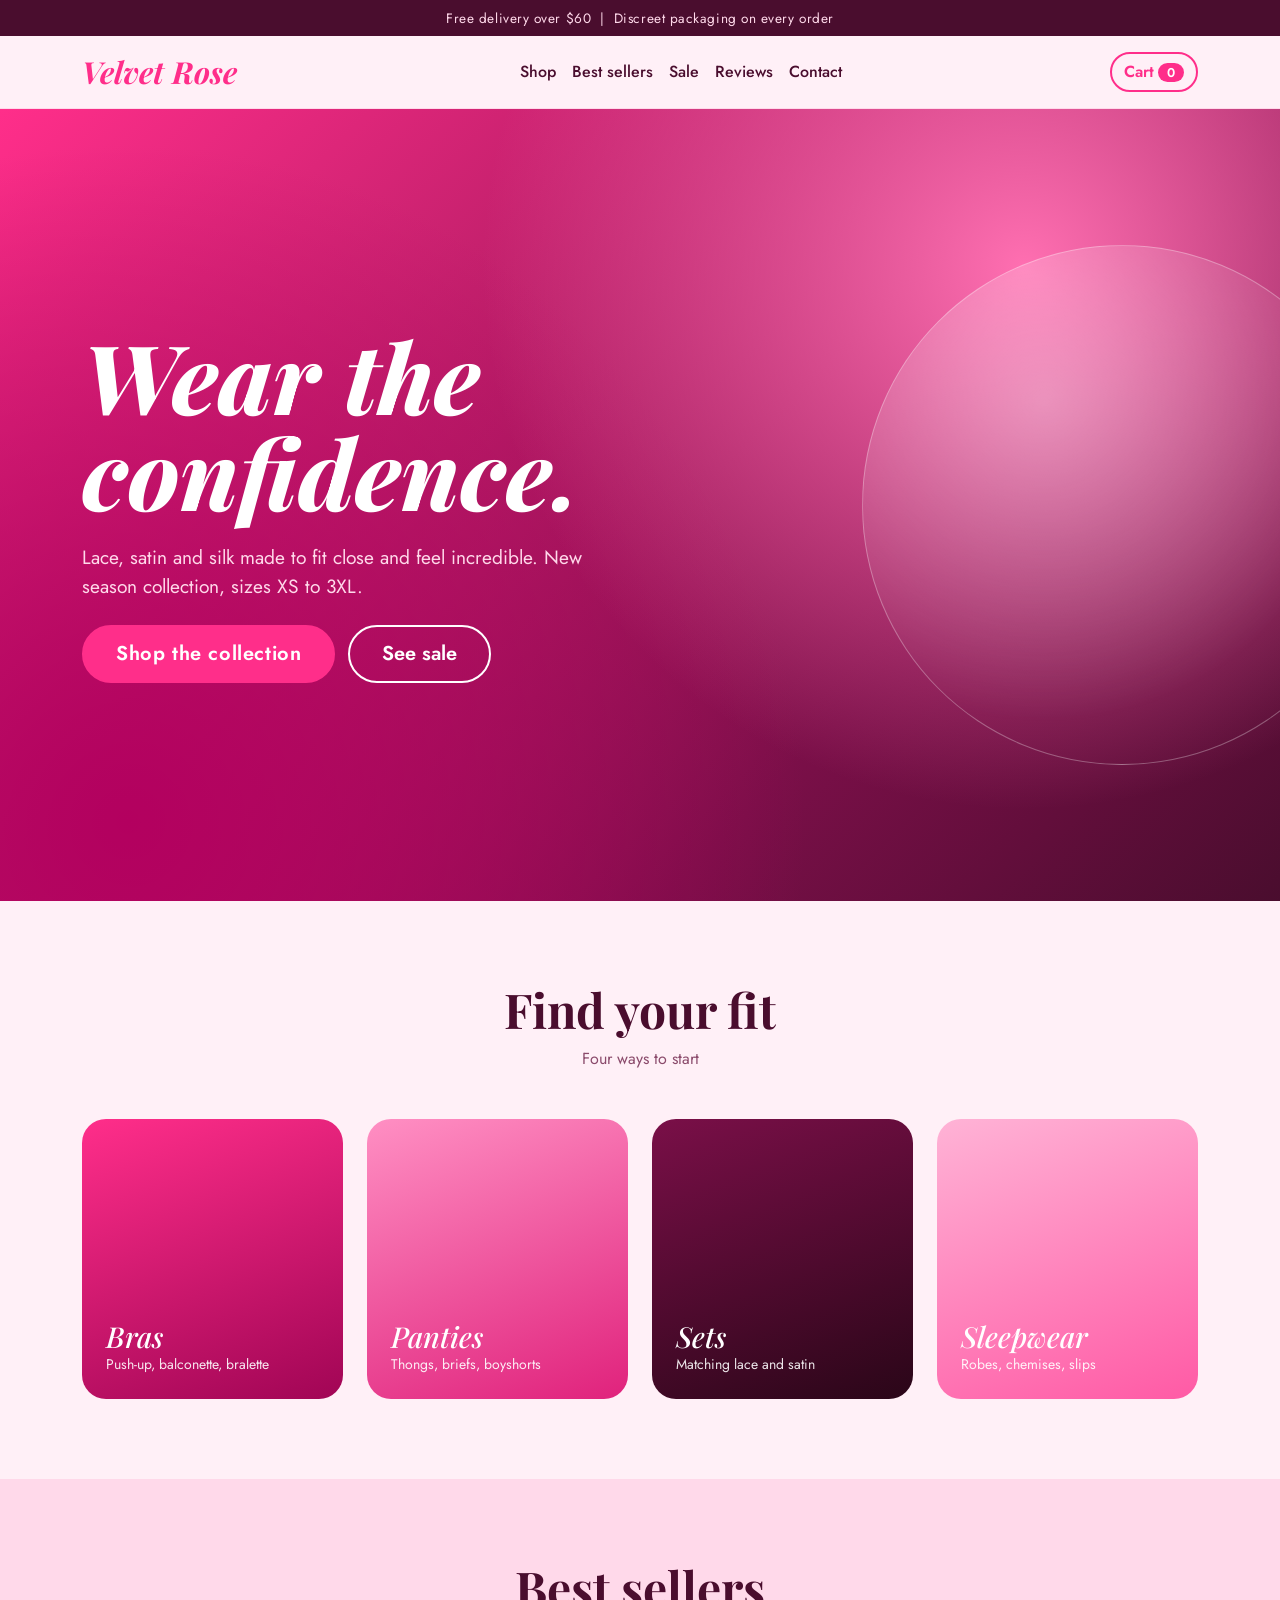
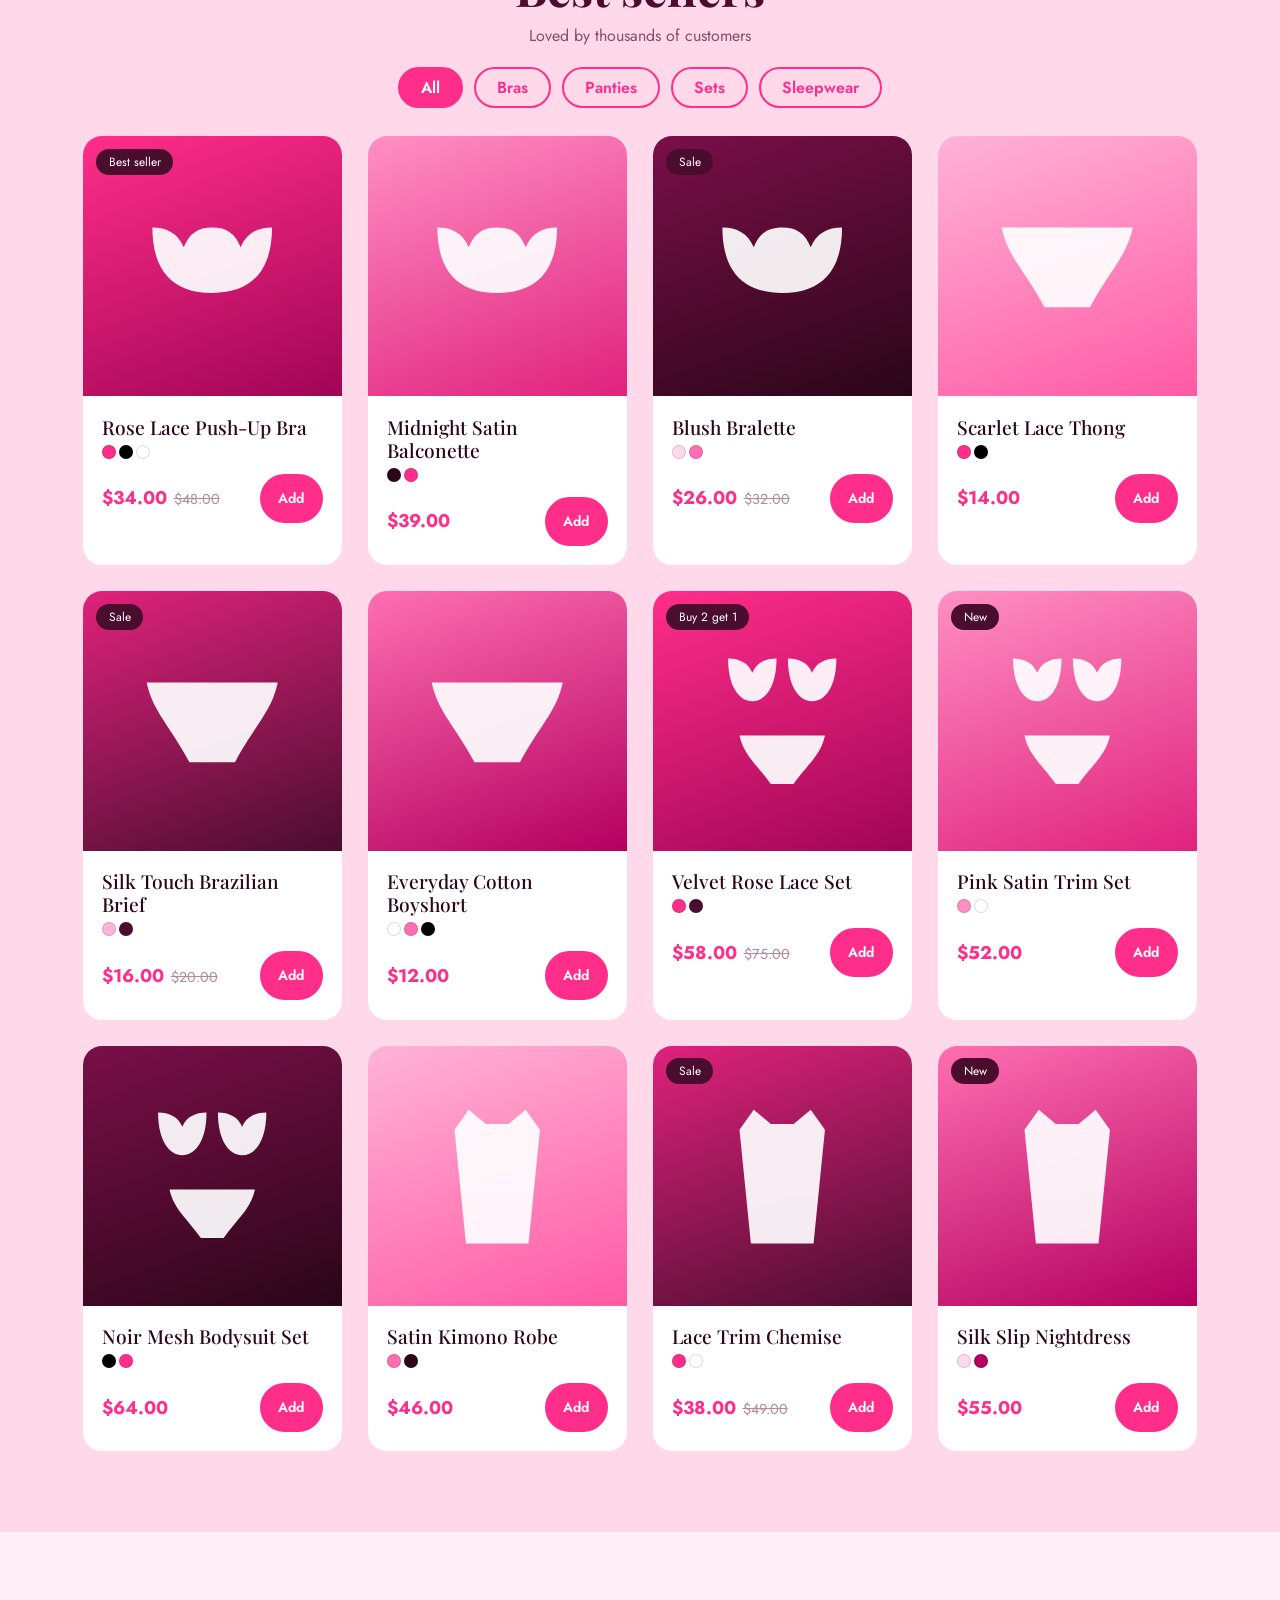
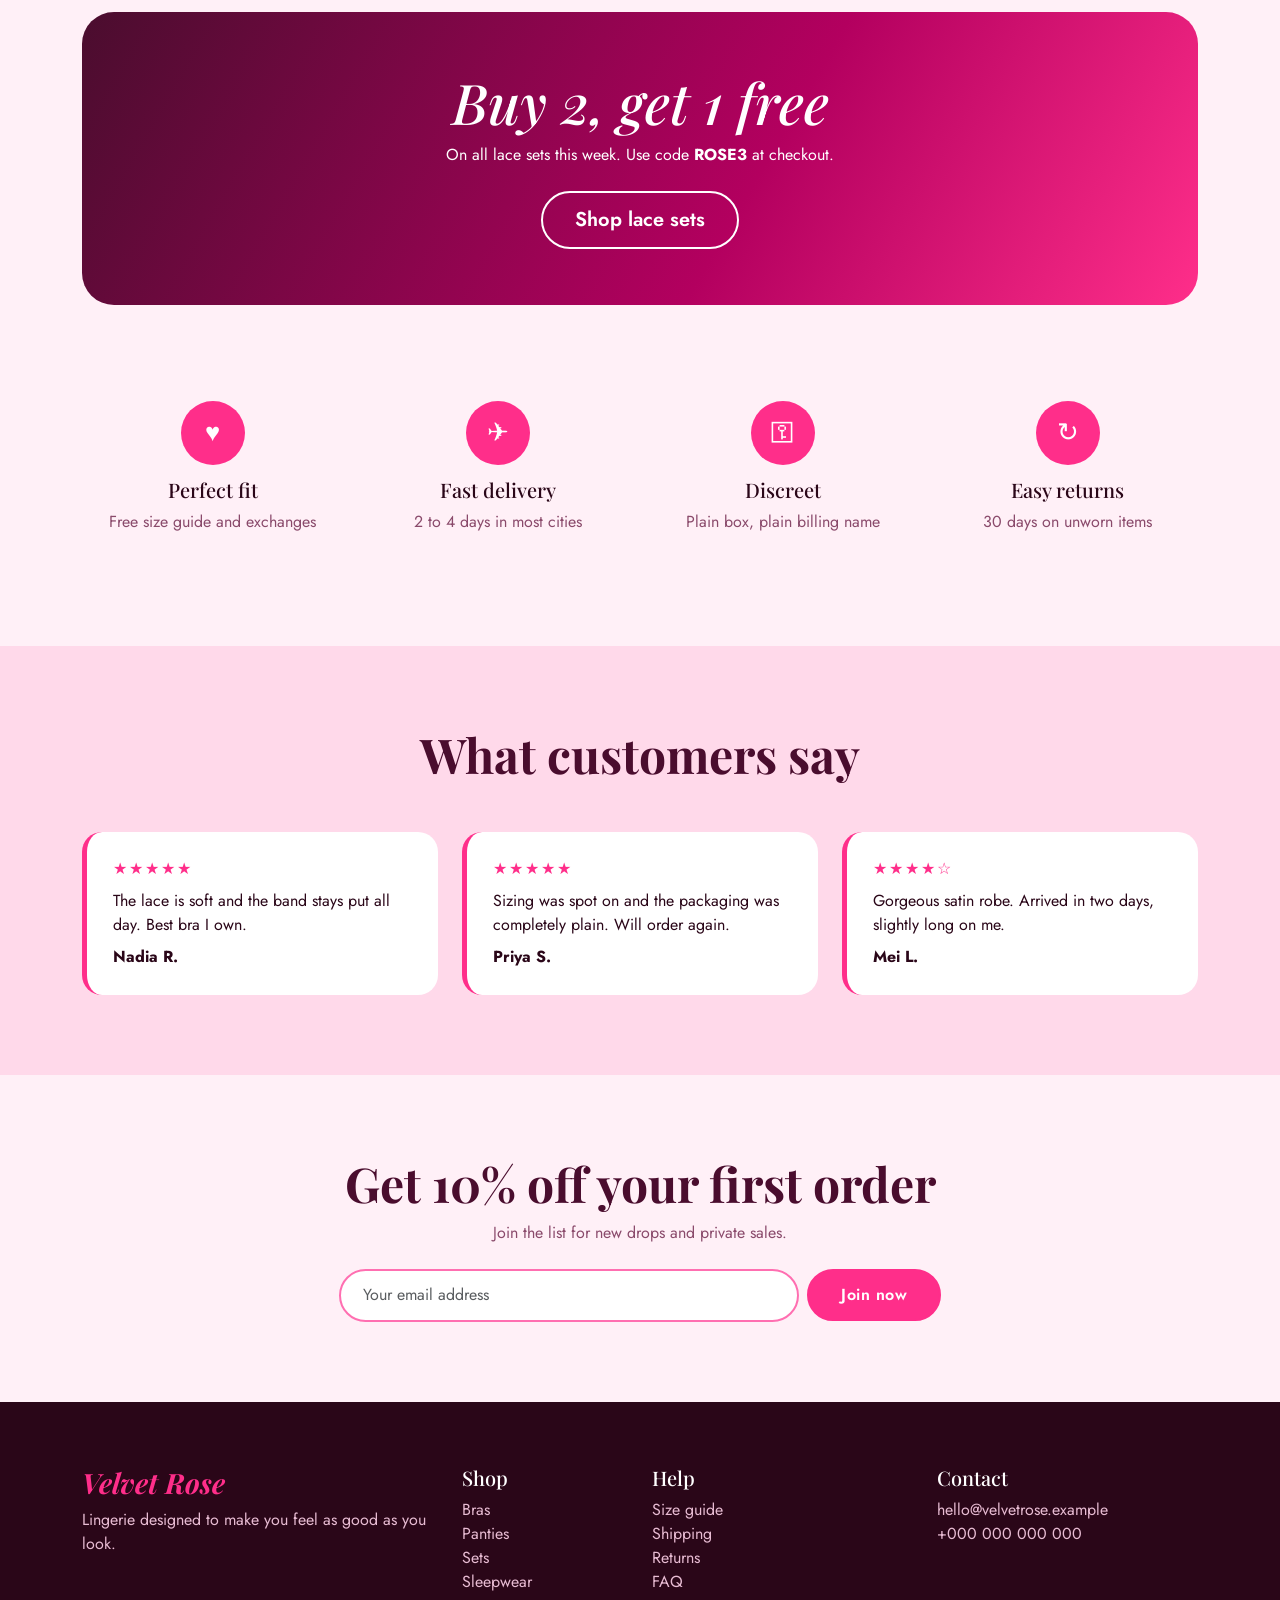
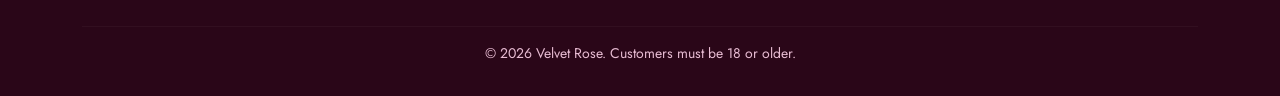
==== index.html @ 801b8408 "Add files via upload" ====
<!DOCTYPE html>
<html lang="en">
<head>
<meta charset="UTF-8">
<meta name="viewport" content="width=device-width, initial-scale=1">
<title>Velvet Rose | Lingerie & Intimates</title>
<link rel="preconnect" href="https://fonts.googleapis.com">
<link href="https://fonts.googleapis.com/css2?family=Jost:wght@400;500;600&family=Playfair+Display:ital,wght@0,700;1,700;1,800&display=swap" rel="stylesheet">
<link href="https://cdn.jsdelivr.net/npm/bootstrap@5.3.3/dist/css/bootstrap.min.css" rel="stylesheet">
<link href="style.css" rel="stylesheet">
</head>
<body>

<div class="topbar text-center py-2">Free delivery over $60 &nbsp;|&nbsp; Discreet packaging on every order</div>

<nav class="navbar navbar-expand-lg sticky-top">
  <div class="container">
    <a class="navbar-brand brand" href="#top">Velvet Rose</a>
    <button class="navbar-toggler" data-bs-toggle="collapse" data-bs-target="#menu" aria-label="Menu"><span class="navbar-toggler-icon"></span></button>
    <div class="collapse navbar-collapse" id="menu">
      <ul class="navbar-nav mx-auto">
        <li class="nav-item"><a class="nav-link" href="#categories">Shop</a></li>
        <li class="nav-item"><a class="nav-link" href="#products">Best sellers</a></li>
        <li class="nav-item"><a class="nav-link" href="#sale">Sale</a></li>
        <li class="nav-item"><a class="nav-link" href="#reviews">Reviews</a></li>
        <li class="nav-item"><a class="nav-link" href="#contact">Contact</a></li>
      </ul>
      <button class="btn cart-btn" data-bs-toggle="offcanvas" data-bs-target="#cart">Cart<span class="cart-count" id="count">0</span></button>
    </div>
  </div>
</nav>

<header class="hero" id="top">
  <div class="container hero-inner">
    <div class="row"><div class="col-lg-7">
      <h1>Wear the confidence.</h1>
      <p class="my-4">Lace, satin and silk made to fit close and feel incredible. New season collection, sizes XS to 3XL.</p>
      <a href="#products" class="btn btn-hot btn-lg me-2">Shop the collection</a>
      <a href="#sale" class="btn btn-ghost btn-lg">See sale</a>
    </div></div>
  </div>
</header>

<section class="section" id="categories">
  <div class="container">
    <div class="text-center mb-5">
      <h2 class="section-title">Find your fit</h2>
      <p class="section-sub">Four ways to start</p>
    </div>
    <div class="row g-4">
      <div class="col-6 col-lg-3"><a href="#products" class="cat cat-1" data-go="Bras"><div><h3>Bras</h3><small>Push-up, balconette, bralette</small></div></a></div>
      <div class="col-6 col-lg-3"><a href="#products" class="cat cat-2" data-go="Panties"><div><h3>Panties</h3><small>Thongs, briefs, boyshorts</small></div></a></div>
      <div class="col-6 col-lg-3"><a href="#products" class="cat cat-3" data-go="Sets"><div><h3>Sets</h3><small>Matching lace and satin</small></div></a></div>
      <div class="col-6 col-lg-3"><a href="#products" class="cat cat-4" data-go="Sleepwear"><div><h3>Sleepwear</h3><small>Robes, chemises, slips</small></div></a></div>
    </div>
  </div>
</section>

<section class="section bg-blush" id="products">
  <div class="container">
    <div class="text-center mb-4">
      <h2 class="section-title">Best sellers</h2>
      <p class="section-sub">Loved by thousands of customers</p>
      <div id="filters">
        <button class="filter-btn active" data-f="All">All</button>
        <button class="filter-btn" data-f="Bras">Bras</button>
        <button class="filter-btn" data-f="Panties">Panties</button>
        <button class="filter-btn" data-f="Sets">Sets</button>
        <button class="filter-btn" data-f="Sleepwear">Sleepwear</button>
      </div>
    </div>
    <div class="row g-4" id="grid"></div>
  </div>
</section>

<section class="section" id="sale">
  <div class="container">
    <div class="promo text-center">
      <h2>Buy 2, get 1 free</h2>
      <p class="mb-4">On all lace sets this week. Use code <strong>ROSE3</strong> at checkout.</p>
      <a href="#products" class="btn btn-ghost btn-lg">Shop lace sets</a>
    </div>
  </div>
</section>

<section class="section pt-0">
  <div class="container">
    <div class="row g-4">
      <div class="col-6 col-md-3 perk"><div class="ico">&#9829;</div><h3 class="h5">Perfect fit</h3><p class="section-sub">Free size guide and exchanges</p></div>
      <div class="col-6 col-md-3 perk"><div class="ico">&#9992;</div><h3 class="h5">Fast delivery</h3><p class="section-sub">2 to 4 days in most cities</p></div>
      <div class="col-6 col-md-3 perk"><div class="ico">&#9919;</div><h3 class="h5">Discreet</h3><p class="section-sub">Plain box, plain billing name</p></div>
      <div class="col-6 col-md-3 perk"><div class="ico">&#8635;</div><h3 class="h5">Easy returns</h3><p class="section-sub">30 days on unworn items</p></div>
    </div>
  </div>
</section>

<section class="section bg-blush" id="reviews">
  <div class="container">
    <h2 class="section-title text-center mb-5">What customers say</h2>
    <div class="row g-4">
      <div class="col-md-4"><div class="review"><div class="stars">&#9733;&#9733;&#9733;&#9733;&#9733;</div><p class="my-2">The lace is soft and the band stays put all day. Best bra I own.</p><strong>Nadia R.</strong></div></div>
      <div class="col-md-4"><div class="review"><div class="stars">&#9733;&#9733;&#9733;&#9733;&#9733;</div><p class="my-2">Sizing was spot on and the packaging was completely plain. Will order again.</p><strong>Priya S.</strong></div></div>
      <div class="col-md-4"><div class="review"><div class="stars">&#9733;&#9733;&#9733;&#9733;&#9734;</div><p class="my-2">Gorgeous satin robe. Arrived in two days, slightly long on me.</p><strong>Mei L.</strong></div></div>
    </div>
  </div>
</section>

<section class="section" id="contact">
  <div class="container text-center">
    <h2 class="section-title">Get 10% off your first order</h2>
    <p class="section-sub mb-4">Join the list for new drops and private sales.</p>
    <form class="row justify-content-center g-2" onsubmit="event.preventDefault();this.querySelector('button').textContent='You are in!';">
      <div class="col-md-5"><input type="email" class="form-control pill" placeholder="Your email address" required aria-label="Email"></div>
      <div class="col-auto"><button class="btn btn-hot">Join now</button></div>
    </form>
  </div>
</section>

<footer>
  <div class="container">
    <div class="row g-4">
      <div class="col-md-4"><h5 class="brand fs-3 fst-italic" style="color:var(--rose)">Velvet Rose</h5><p>Lingerie designed to make you feel as good as you look.</p></div>
      <div class="col-6 col-md-2"><h5>Shop</h5><p><a href="#products">Bras</a><br><a href="#products">Panties</a><br><a href="#products">Sets</a><br><a href="#products">Sleepwear</a></p></div>
      <div class="col-6 col-md-3"><h5>Help</h5><p><a href="#">Size guide</a><br><a href="#">Shipping</a><br><a href="#">Returns</a><br><a href="#">FAQ</a></p></div>
      <div class="col-md-3"><h5>Contact</h5><p>hello@velvetrose.example<br>+000 000 000 000</p></div>
    </div>
    <hr style="border-color:#ffffff22">
    <p class="text-center small mb-0">&copy; 2026 Velvet Rose. Customers must be 18 or older.</p>
  </div>
</footer>

<div class="offcanvas offcanvas-end" tabindex="-1" id="cart">
  <div class="offcanvas-header"><h5 class="offcanvas-title brand">Your cart</h5><button class="btn-close" data-bs-dismiss="offcanvas" aria-label="Close"></button></div>
  <div class="offcanvas-body d-flex flex-column">
    <div id="cartItems" class="flex-grow-1"></div>
    <div class="d-flex justify-content-between fs-5 fw-semibold my-3"><span>Total</span><span id="total" class="price">$0.00</span></div>
    <button class="btn btn-hot w-100" onclick="alert('Connect your payment gateway here (Stripe, PayPal, etc).')">Checkout</button>
  </div>
</div>

<script src="https://cdn.jsdelivr.net/npm/bootstrap@5.3.3/dist/js/bootstrap.bundle.min.js"></script>
<script>
// Replace the gradient tiles with real photos by adding an "img" field and an <img> in the card.
const SHAPES = {
  Bras:'<svg viewBox="0 0 100 70" fill="#fff"><path d="M8 8c10 0 18 4 22 14 4-10 10-14 20-14s16 4 20 14c4-10 12-14 22-14 0 30-14 46-42 46S8 38 8 8z"/></svg>',
  Panties:'<svg viewBox="0 0 100 70" fill="#fff"><path d="M4 8h92c-4 20-16 30-30 56H34C20 38 8 28 4 8z"/></svg>',
  Sets:'<svg viewBox="0 0 100 100" fill="#fff"><path d="M12 6c8 0 14 3 17 10 3-7 9-10 17-10 0 20-8 30-17 30S12 26 12 6zM54 6c8 0 14 3 17 10 3-7 9-10 17-10 0 20-8 30-17 30S54 26 54 6zM20 60h60c-3 14-12 20-22 34H42C32 80 23 74 20 60z"/></svg>',
  Sleepwear:'<svg viewBox="0 0 100 100" fill="#fff"><path d="M30 4l12 10h16L70 4l10 14-8 80H28L20 18z"/></svg>'
};
const BG = ['#ff2e8a,#a10555','#ff8fc3,#e0227c','#7a0f48,#2a0618','#ffb3d6,#ff5aa5','#e0227c,#4a0d2e','#ff6fb1,#b3005f'];
const PRODUCTS = [
  {n:'Rose Lace Push-Up Bra',c:'Bras',p:34,o:48,t:'Best seller',col:['#ff2e8a','#000','#fff']},
  {n:'Midnight Satin Balconette',c:'Bras',p:39,col:['#2a0618','#ff2e8a']},
  {n:'Blush Bralette',c:'Bras',p:26,o:32,t:'Sale',col:['#ffd9ea','#ff6fb1']},
  {n:'Scarlet Lace Thong',c:'Panties',p:14,col:['#ff2e8a','#000']},
  {n:'Silk Touch Brazilian Brief',c:'Panties',p:16,o:20,t:'Sale',col:['#ffb3d6','#4a0d2e']},
  {n:'Everyday Cotton Boyshort',c:'Panties',p:12,col:['#fff','#ff6fb1','#000']},
  {n:'Velvet Rose Lace Set',c:'Sets',p:58,o:75,t:'Buy 2 get 1',col:['#ff2e8a','#4a0d2e']},
  {n:'Pink Satin Trim Set',c:'Sets',p:52,t:'New',col:['#ff8fc3','#fff']},
  {n:'Noir Mesh Bodysuit Set',c:'Sets',p:64,col:['#000','#ff2e8a']},
  {n:'Satin Kimono Robe',c:'Sleepwear',p:46,col:['#ff6fb1','#2a0618']},
  {n:'Lace Trim Chemise',c:'Sleepwear',p:38,o:49,t:'Sale',col:['#ff2e8a','#fff']},
  {n:'Silk Slip Nightdress',c:'Sleepwear',p:55,t:'New',col:['#ffd9ea','#b3005f']}
];
let cart = [];
const money = v => '$' + v.toFixed(2);

function render(filter='All'){
  const list = PRODUCTS.map((x,i)=>({...x,i})).filter(x=>filter==='All'||x.c===filter);
  document.getElementById('grid').innerHTML = list.map(x=>`
    <div class="col-6 col-lg-3"><article class="product">
      <div class="p-img" style="background:linear-gradient(160deg,${BG[x.i%BG.length]})">
        ${x.t?`<span class="badge-tag">${x.t}</span>`:''}${SHAPES[x.c]}
      </div>
      <div class="p-body">
        <h3>${x.n}</h3>
        <div class="mb-2">${x.col.map(c=>`<span class="swatch" style="background:${c}"></span>`).join('')}</div>
        <div class="d-flex justify-content-between align-items-center">
          <span class="price">${money(x.p)}${x.o?`<s>${money(x.o)}</s>`:''}</span>
          <button class="btn btn-hot btn-sm px-3" onclick="add(${x.i})">Add</button>
        </div>
      </div></article></div>`).join('');
}
function add(i){
  const f = cart.find(c=>c.i===i);
  f ? f.q++ : cart.push({i,q:1});
  draw();
}
function change(i,d){
  const f = cart.find(c=>c.i===i); f.q += d;
  cart = cart.filter(c=>c.q>0); draw();
}
function draw(){
  document.getElementById('count').textContent = cart.reduce((s,c)=>s+c.q,0);
  document.getElementById('total').textContent = money(cart.reduce((s,c)=>s+c.q*PRODUCTS[c.i].p,0));
  document.getElementById('cartItems').innerHTML = cart.length ? cart.map(c=>`
    <div class="cart-item"><div><strong>${PRODUCTS[c.i].n}</strong><br><span class="price">${money(PRODUCTS[c.i].p)}</span></div>
    <div class="btn-group btn-group-sm"><button class="btn btn-outline-danger" onclick="change(${c.i},-1)">-</button>
    <span class="btn disabled">${c.q}</span><button class="btn btn-outline-danger" onclick="change(${c.i},1)">+</button></div></div>`).join('')
    : '<p class="section-sub">Your cart is empty. Add something you love.</p>';
}
function setFilter(f){
  document.querySelectorAll('.filter-btn').forEach(b=>b.classList.toggle('active',b.dataset.f===f));
  render(f);
}
document.querySelectorAll('.filter-btn').forEach(b=>b.onclick=()=>setFilter(b.dataset.f));
document.querySelectorAll('[data-go]').forEach(a=>a.addEventListener('click',()=>setFilter(a.dataset.go)));
render(); draw();
</script>
</body>
</html>
---- style.css ----
:root{
  --hot:#ff2e8a;
  --rose:#ff6fb1;
  --blush:#ffd9ea;
  --petal:#fff0f7;
  --wine:#4a0d2e;
  --ink:#2a0618;
}
html{scroll-behavior:smooth}
body{font-family:'Jost',sans-serif;color:var(--ink);background:var(--petal)}
h1,h2,h3,.brand{font-family:'Playfair Display',serif}
a{color:inherit}

/* top bar + nav */
.topbar{background:var(--wine);color:var(--blush);font-size:.85rem;letter-spacing:.04em}
.navbar{background:rgba(255,240,247,.92);backdrop-filter:blur(8px);border-bottom:1px solid var(--blush)}
.brand{font-size:1.9rem;font-style:italic;font-weight:700;color:var(--hot)!important}
.nav-link{color:var(--wine)!important;font-weight:500}
.nav-link:hover{color:var(--hot)!important}
.cart-btn{border:2px solid var(--hot);color:var(--hot);border-radius:50px;font-weight:600;background:transparent}
.cart-btn:hover{background:var(--hot);color:#fff}
.cart-count{background:var(--hot);color:#fff;border-radius:50px;padding:0 .55rem;margin-left:.3rem;font-size:.8rem}
.cart-btn:hover .cart-count{background:#fff;color:var(--hot)}

/* buttons */
.btn-hot{background:var(--hot);border:2px solid var(--hot);color:#fff;border-radius:50px;padding:.75rem 2rem;font-weight:600;letter-spacing:.03em;transition:.2s}
.btn-hot:hover{background:var(--wine);border-color:var(--wine);color:#fff;transform:translateY(-2px)}
.btn-ghost{border:2px solid #fff;color:#fff;border-radius:50px;padding:.75rem 2rem;font-weight:600}
.btn-ghost:hover{background:#fff;color:var(--hot)}

/* hero */
.hero{min-height:88vh;display:flex;align-items:center;color:#fff;position:relative;overflow:hidden;
  background:radial-gradient(circle at 80% 20%,#ff6fb1 0,transparent 45%),
             radial-gradient(circle at 10% 90%,#b3005f 0,transparent 50%),
             linear-gradient(135deg,#ff2e8a,#7a0f48 70%,#4a0d2e)}
.hero::after{content:"";position:absolute;right:-8%;top:50%;width:520px;height:520px;transform:translateY(-50%);
  border-radius:50%;background:radial-gradient(circle at 35% 30%,rgba(255,255,255,.35),rgba(255,255,255,0) 65%);
  border:1px solid rgba(255,255,255,.3)}
.hero h1{font-size:clamp(3rem,8vw,6rem);font-weight:800;line-height:1;font-style:italic}
.hero p{font-size:1.2rem;max-width:34rem;color:var(--blush)}
.hero-inner{position:relative;z-index:2}

/* sections */
.section{padding:5rem 0}
.section-title{font-size:clamp(2rem,4vw,3rem);font-weight:700;color:var(--wine)}
.section-sub{color:#8a4a6b}
.bg-blush{background:var(--blush)}

/* category tiles */
.cat{display:flex;align-items:flex-end;min-height:280px;border-radius:1.5rem;padding:1.5rem;color:#fff;text-decoration:none;
  position:relative;overflow:hidden;transition:transform .25s}
.cat:hover{transform:scale(1.02);color:#fff}
.cat h3{font-size:1.8rem;margin:0;font-style:italic}
.cat small{display:block;opacity:.9}
.cat-1{background:linear-gradient(160deg,#ff2e8a,#a10555)}
.cat-2{background:linear-gradient(160deg,#ff8fc3,#e0227c)}
.cat-3{background:linear-gradient(160deg,#7a0f48,#2a0618)}
.cat-4{background:linear-gradient(160deg,#ffb3d6,#ff5aa5)}

/* product cards */
.product{background:#fff;border-radius:1.25rem;overflow:hidden;height:100%;border:1px solid var(--blush);transition:box-shadow .25s,transform .25s}
.product:hover{box-shadow:0 18px 40px rgba(255,46,138,.22);transform:translateY(-4px)}
.p-img{height:260px;display:flex;align-items:center;justify-content:center;position:relative}
.p-img svg{width:55%;height:auto;opacity:.92}
.badge-tag{position:absolute;top:.8rem;left:.8rem;background:var(--wine);color:#fff;border-radius:50px;padding:.25rem .8rem;font-size:.75rem}
.p-body{padding:1.2rem}
.p-body h3{font-size:1.2rem;margin-bottom:.2rem}
.price{color:var(--hot);font-weight:700;font-size:1.15rem}
.price s{color:#b58aa0;font-weight:400;font-size:.9rem;margin-left:.4rem}
.swatch{width:14px;height:14px;border-radius:50%;display:inline-block;border:1px solid #0002;margin-right:3px}
.filter-btn{border:2px solid var(--hot);background:transparent;color:var(--hot);border-radius:50px;padding:.4rem 1.3rem;font-weight:600;margin:.2rem}
.filter-btn.active,.filter-btn:hover{background:var(--hot);color:#fff}

/* perks, promo, newsletter */
.perk{text-align:center;padding:1rem}
.perk .ico{width:64px;height:64px;border-radius:50%;background:var(--hot);color:#fff;display:inline-flex;align-items:center;justify-content:center;font-size:1.6rem;margin-bottom:.8rem}
.promo{background:linear-gradient(120deg,var(--wine),#b3005f 60%,var(--hot));color:#fff;border-radius:2rem;padding:3.5rem 2rem}
.promo h2{font-style:italic;font-size:clamp(2rem,5vw,3.5rem)}
.form-control.pill{border-radius:50px;padding:.8rem 1.4rem;border:2px solid var(--rose)}
.form-control.pill:focus{box-shadow:0 0 0 .25rem rgba(255,46,138,.25);border-color:var(--hot)}
.review{background:#fff;border-radius:1.25rem;padding:1.6rem;height:100%;border-left:5px solid var(--hot)}
.stars{color:var(--hot);letter-spacing:2px}

/* footer */
footer{background:var(--ink);color:#e8bcd3;padding:4rem 0 2rem}
footer a{text-decoration:none;color:#e8bcd3}
footer a:hover{color:var(--rose)}
footer h5{color:#fff;font-family:'Playfair Display',serif}

/* cart */
.offcanvas{background:var(--petal)}
.cart-item{display:flex;justify-content:space-between;align-items:center;padding:.8rem 0;border-bottom:1px solid var(--blush)}

:focus-visible{outline:3px solid var(--wine);outline-offset:2px}
@media (prefers-reduced-motion:reduce){*{transition:none!important;scroll-behavior:auto!important}}
@media(max-width:768px){.hero::after{display:none}.section{padding:3.5rem 0}}
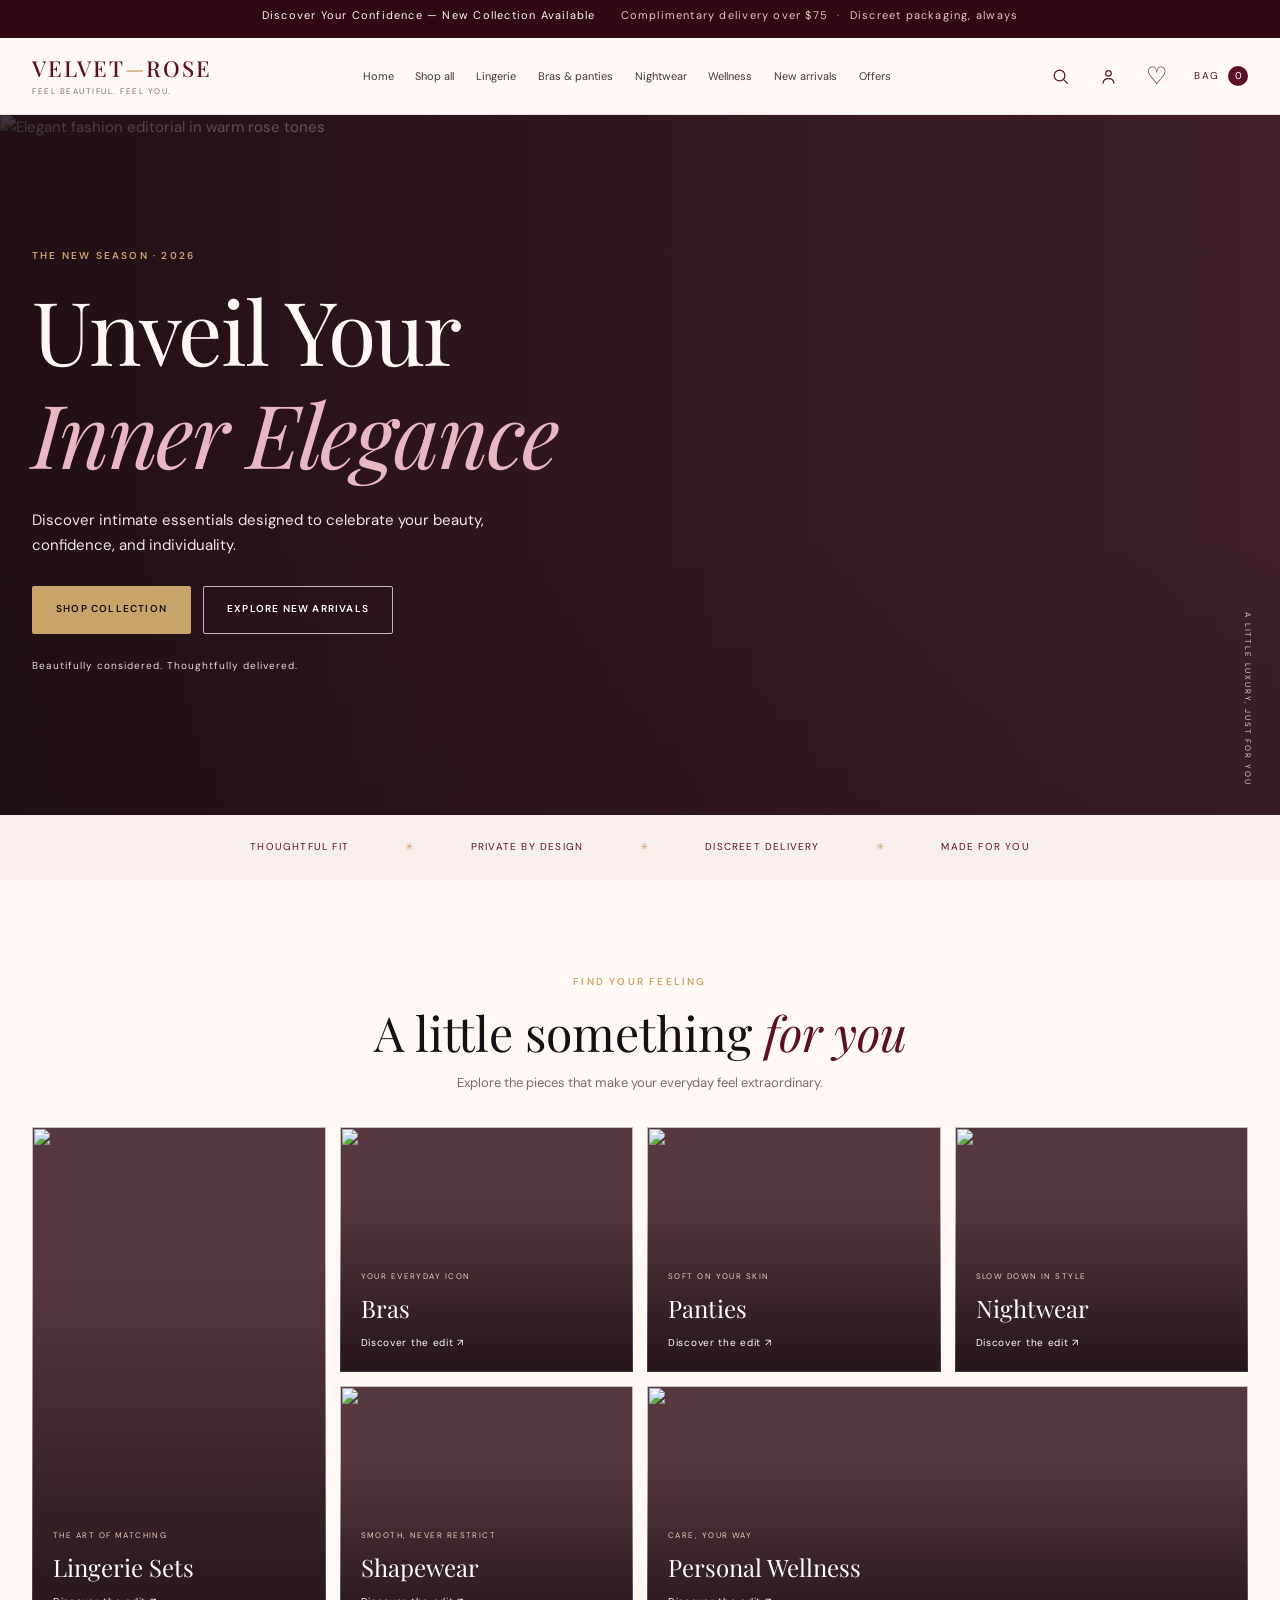
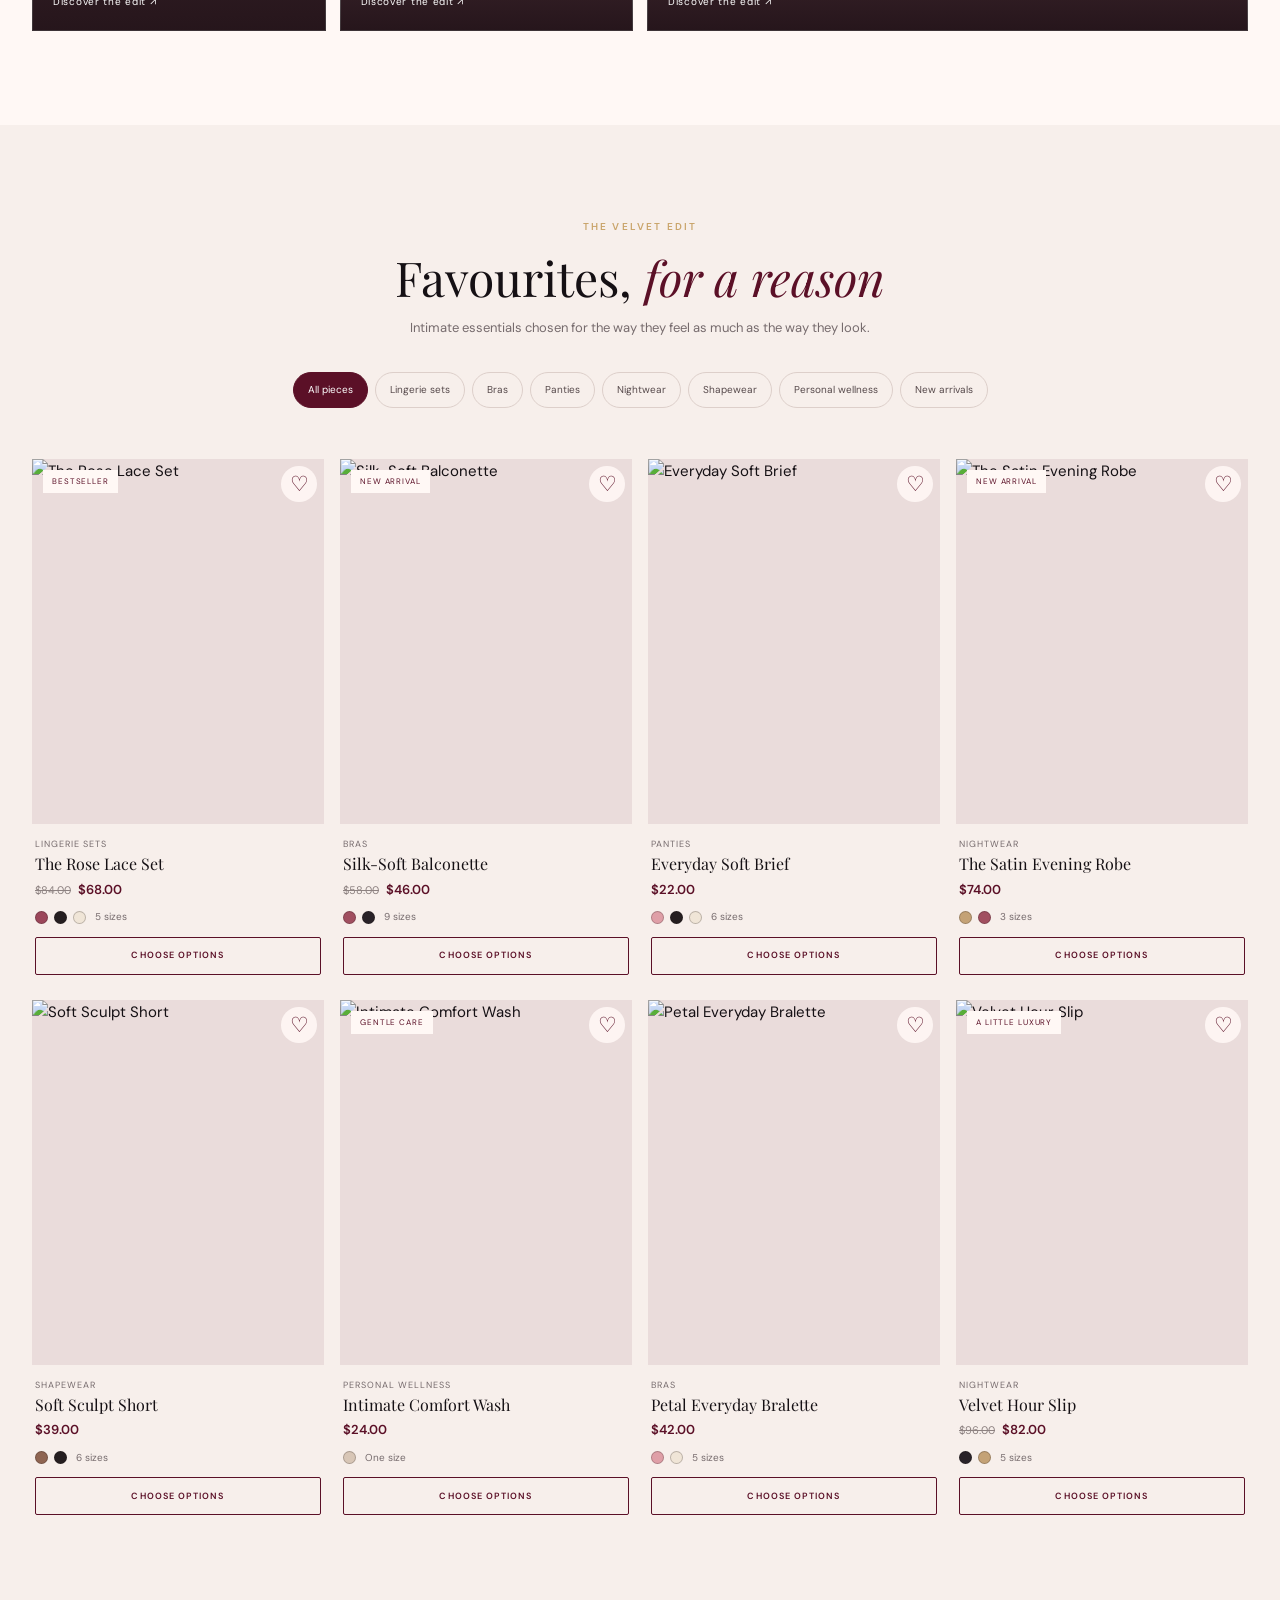
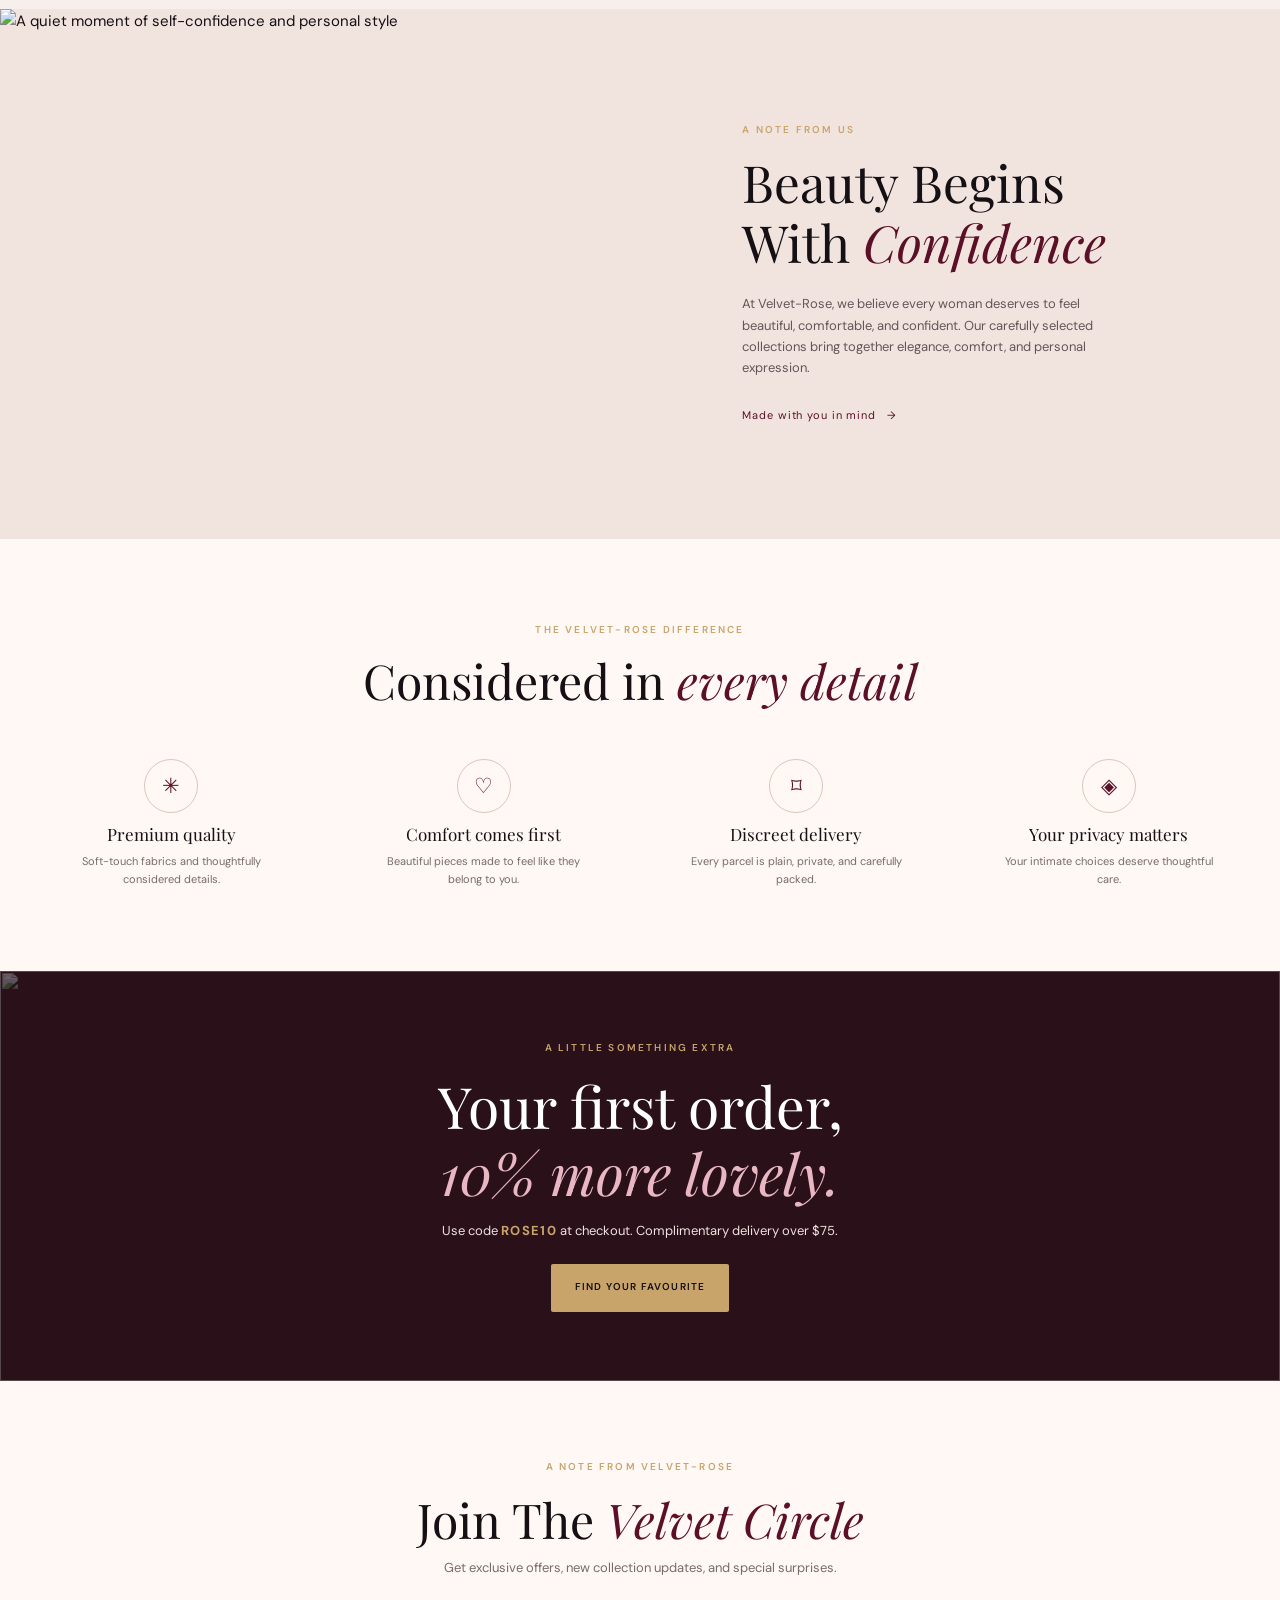
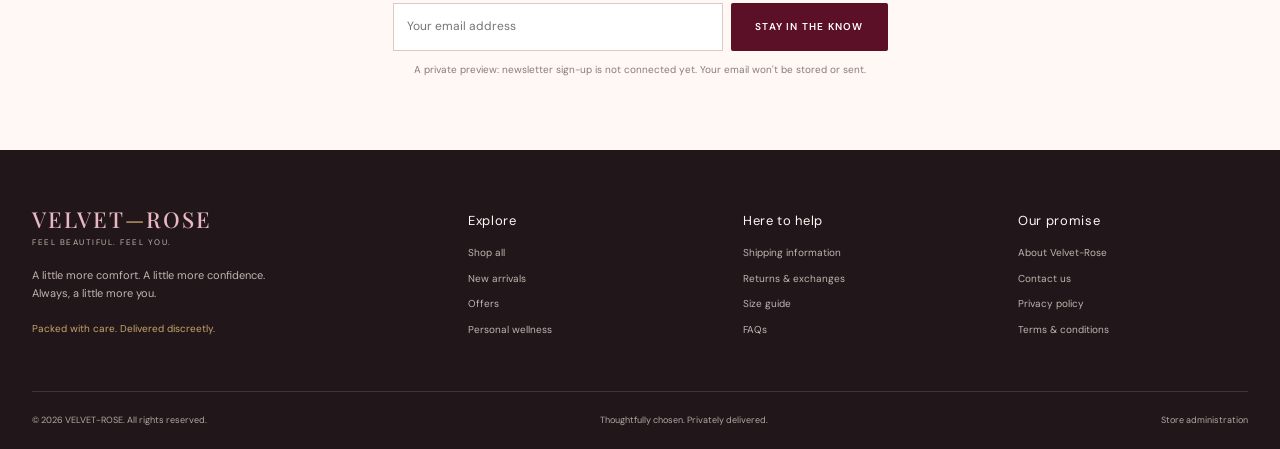
==== commit 9619dc55: "ok" ====
--- a/index.html
+++ b/index.html
@@ -1,211 +1,195 @@
-<!DOCTYPE html>
+<!doctype html>
 <html lang="en">
 <head>
-<meta charset="UTF-8">
-<meta name="viewport" content="width=device-width, initial-scale=1">
-<title>Velvet Rose | Lingerie & Intimates</title>
-<link rel="preconnect" href="https://fonts.googleapis.com">
-<link href="https://fonts.googleapis.com/css2?family=Jost:wght@400;500;600&family=Playfair+Display:ital,wght@0,700;1,700;1,800&display=swap" rel="stylesheet">
-<link href="https://cdn.jsdelivr.net/npm/bootstrap@5.3.3/dist/css/bootstrap.min.css" rel="stylesheet">
-<link href="style.css" rel="stylesheet">
+  <meta charset="utf-8">
+  <meta name="viewport" content="width=device-width, initial-scale=1">
+  <meta name="theme-color" content="#5b1027">
+  <meta name="description" content="Discover thoughtfully chosen lingerie, intimates and nightwear at Velvet-Rose. Find your fit and enjoy discreet delivery.">
+  <meta name="robots" content="index,follow,max-image-preview:large">
+  <meta property="og:type" content="website">
+  <meta property="og:title" content="VELVET-ROSE | Feel Beautiful. Feel Confident. Feel You.">
+  <meta property="og:description" content="Intimate essentials designed to celebrate your beauty, confidence and individuality.">
+  <meta property="og:image" content="https://images.unsplash.com/photo-1539109136881-3be0616acf4b?auto=format&fit=crop&w=1200&q=85">
+  <meta name="twitter:card" content="summary_large_image">
+  <link rel="canonical" href="/">
+  <link rel="preconnect" href="https://fonts.googleapis.com">
+  <link rel="preconnect" href="https://fonts.gstatic.com" crossorigin>
+  <link rel="preconnect" href="https://images.unsplash.com">
+  <link href="https://fonts.googleapis.com/css2?family=DM+Sans:wght@400;500;600;700&family=Playfair+Display:ital,wght@0,400;0,500;0,600;1,400;1,500&display=swap" rel="stylesheet">
+  <link rel="stylesheet" href="style.css">
+  <title>VELVET-ROSE | Luxury Lingerie & Intimates</title>
+  <script type="application/ld+json">
+  {
+    "@context": "https://schema.org",
+    "@type": "OnlineStore",
+    "name": "VELVET-ROSE",
+    "description": "Lingerie, nightwear and intimate essentials designed for confidence and comfort.",
+    "slogan": "Feel Beautiful. Feel Confident. Feel You."
+  }
+  </script>
+  <script src="app.js" defer></script>
 </head>
 <body>
+  <a class="skip-link" href="#main">Skip to content</a>
+  <div class="announcement" aria-label="Store announcements">
+    <span>Discover Your Confidence — New Collection Available</span>
+    <span class="announcement-detail">Complimentary delivery over $75 <i aria-hidden="true">·</i> Discreet packaging, always</span>
+  </div>
+  <header class="site-header">
+    <nav class="navigation container" aria-label="Main navigation">
+      <a class="wordmark" href="#home" aria-label="Velvet-Rose home">VELVET<span>—</span>ROSE<small>FEEL BEAUTIFUL. FEEL YOU.</small></a>
+      <button class="menu-toggle icon-button" type="button" aria-expanded="false" aria-controls="primary-menu" aria-label="Open navigation menu"><span></span><span></span></button>
+      <div class="navigation-links" id="primary-menu">
+        <a href="#home">Home</a><a href="#categories">Shop all</a><a href="#products">Lingerie</a>
+        <a href="#categories">Bras &amp; panties</a><a href="#categories">Nightwear</a>
+        <a href="#categories">Wellness</a><a href="#products" data-filter-link="New arrivals">New arrivals</a><a href="#offers">Offers</a>
+      </div>
+      <div class="nav-actions">
+        <button class="icon-button search-open" type="button" aria-label="Search products">
+          <svg viewBox="0 0 24 24" aria-hidden="true"><circle cx="10.8" cy="10.8" r="6.8"></circle><path d="m16 16 5 5"></path></svg>
+        </button>
+        <a class="icon-button account-link" href="#privacy" aria-label="Your privacy"><svg viewBox="0 0 24 24" aria-hidden="true"><circle cx="12" cy="8" r="3.5"></circle><path d="M5 21c.4-4.1 2.8-6.2 7-6.2s6.6 2.1 7 6.2"></path></svg></a>
+        <button class="icon-button wishlist-open" type="button" aria-label="View wishlist">♡<span class="sr-only">Wishlist</span></button>
+        <button class="bag-button" type="button" data-open-cart aria-label="Open shopping bag">BAG <span class="cart-count" id="cart-count">0</span></button>
+      </div>
+    </nav>
+    <form class="search-panel container" id="search-form" role="search" hidden>
+      <label class="sr-only" for="site-search">Search products</label>
+      <input id="site-search" type="search" placeholder="Search lingerie, nightwear and more…" autocomplete="off">
+      <button class="text-button" type="submit">Search</button>
+      <button class="search-close icon-button" type="button" aria-label="Close search">×</button>
+    </form>
+  </header>
 
-<div class="topbar text-center py-2">Free delivery over $60 &nbsp;|&nbsp; Discreet packaging on every order</div>
+  <main id="main">
+    <section class="hero" id="home" aria-labelledby="hero-title">
+      <img class="hero-image" src="https://images.unsplash.com/photo-1539109136881-3be0616acf4b?auto=format&fit=crop&w=2000&q=88" alt="Elegant fashion editorial in warm rose tones" fetchpriority="high">
+      <div class="hero-scrim"></div>
+      <div class="hero-copy container">
+        <p class="eyebrow">THE NEW SEASON · 2026</p>
+        <h1 id="hero-title">Unveil Your<br><em>Inner Elegance</em></h1>
+        <p class="hero-description">Discover intimate essentials designed to celebrate your beauty, confidence, and individuality.</p>
+        <div class="hero-actions"><a class="button button-gold" href="#products">Shop collection</a><a class="button button-outline" href="#products" data-filter-link="New arrivals">Explore new arrivals</a></div>
+        <p class="hero-note">Beautifully considered. Thoughtfully delivered.</p>
+      </div>
+      <span class="hero-side-note" aria-hidden="true">A LITTLE LUXURY, JUST FOR YOU</span>
+    </section>
 
-<nav class="navbar navbar-expand-lg sticky-top">
-  <div class="container">
-    <a class="navbar-brand brand" href="#top">Velvet Rose</a>
-    <button class="navbar-toggler" data-bs-toggle="collapse" data-bs-target="#menu" aria-label="Menu"><span class="navbar-toggler-icon"></span></button>
-    <div class="collapse navbar-collapse" id="menu">
-      <ul class="navbar-nav mx-auto">
-        <li class="nav-item"><a class="nav-link" href="#categories">Shop</a></li>
-        <li class="nav-item"><a class="nav-link" href="#products">Best sellers</a></li>
-        <li class="nav-item"><a class="nav-link" href="#sale">Sale</a></li>
-        <li class="nav-item"><a class="nav-link" href="#reviews">Reviews</a></li>
-        <li class="nav-item"><a class="nav-link" href="#contact">Contact</a></li>
-      </ul>
-      <button class="btn cart-btn" data-bs-toggle="offcanvas" data-bs-target="#cart">Cart<span class="cart-count" id="count">0</span></button>
+    <div class="trust-strip" aria-label="Shopping promises"><span>Thoughtful fit</span><i>✳</i><span>Private by design</span><i>✳</i><span>Discreet delivery</span><i>✳</i><span>Made for you</span></div>
+
+    <section class="section container" id="categories" aria-labelledby="categories-title">
+      <div class="section-heading"><p class="eyebrow">FIND YOUR FEELING</p><h2 id="categories-title">A little something <em>for you</em></h2><p>Explore the pieces that make your everyday feel extraordinary.</p></div>
+      <div class="category-grid">
+        <a class="category-card category-tall" href="#products" data-category="Lingerie Sets"><img src="https://images.unsplash.com/photo-1529139574466-a303027c1d8b?auto=format&fit=crop&w=800&q=80" alt="" loading="lazy"><span class="category-overlay"></span><span class="category-caption"><small>THE ART OF MATCHING</small><strong>Lingerie Sets</strong><span>Discover the edit ↗</span></span></a>
+        <a class="category-card" href="#products" data-category="Bras"><img src="https://images.unsplash.com/photo-1485230895905-ec40ba36b9bc?auto=format&fit=crop&w=800&q=80" alt="" loading="lazy"><span class="category-overlay"></span><span class="category-caption"><small>YOUR EVERYDAY ICON</small><strong>Bras</strong><span>Discover the edit ↗</span></span></a>
+        <a class="category-card" href="#products" data-category="Panties"><img src="https://images.unsplash.com/photo-1515886657613-9f3515b0c78f?auto=format&fit=crop&w=800&q=80" alt="" loading="lazy"><span class="category-overlay"></span><span class="category-caption"><small>SOFT ON YOUR SKIN</small><strong>Panties</strong><span>Discover the edit ↗</span></span></a>
+        <a class="category-card" href="#products" data-category="Nightwear"><img src="https://images.unsplash.com/photo-1525507119028-ed4c629a60a3?auto=format&fit=crop&w=800&q=80" alt="" loading="lazy"><span class="category-overlay"></span><span class="category-caption"><small>SLOW DOWN IN STYLE</small><strong>Nightwear</strong><span>Discover the edit ↗</span></span></a>
+        <a class="category-card" href="#products" data-category="Shapewear"><img src="https://images.unsplash.com/photo-1509631179647-0177331693ae?auto=format&fit=crop&w=800&q=80" alt="" loading="lazy"><span class="category-overlay"></span><span class="category-caption"><small>SMOOTH, NEVER RESTRICT</small><strong>Shapewear</strong><span>Discover the edit ↗</span></span></a>
+        <a class="category-card" href="#products" data-category="Personal Wellness"><img src="https://images.unsplash.com/photo-1608248543803-ba4f8c70ae0b?auto=format&fit=crop&w=800&q=80" alt="" loading="lazy"><span class="category-overlay"></span><span class="category-caption"><small>CARE, YOUR WAY</small><strong>Personal Wellness</strong><span>Discover the edit ↗</span></span></a>
+      </div>
+    </section>
+
+    <section class="section products-section" id="products" aria-labelledby="products-title">
+      <div class="container">
+        <div class="section-heading"><p class="eyebrow">THE VELVET EDIT</p><h2 id="products-title">Favourites, <em>for a reason</em></h2><p>Intimate essentials chosen for the way they feel as much as the way they look.</p></div>
+        <div class="filter-row" id="filters" aria-label="Filter products">
+          <button type="button" class="filter-chip is-active" data-filter="All">All pieces</button>
+          <button type="button" class="filter-chip" data-filter="Lingerie Sets">Lingerie sets</button>
+          <button type="button" class="filter-chip" data-filter="Bras">Bras</button>
+          <button type="button" class="filter-chip" data-filter="Panties">Panties</button>
+          <button type="button" class="filter-chip" data-filter="Nightwear">Nightwear</button>
+          <button type="button" class="filter-chip" data-filter="Shapewear">Shapewear</button>
+          <button type="button" class="filter-chip" data-filter="Personal Wellness">Personal wellness</button>
+          <button type="button" class="filter-chip" data-filter="New arrivals">New arrivals</button>
+        </div>
+        <p class="search-status" id="search-status" aria-live="polite"></p>
+        <div class="product-grid" id="product-grid" aria-live="polite"></div>
+      </div>
+    </section>
+
+    <section class="story-section" aria-labelledby="story-title">
+      <div class="story-image"><img src="https://images.unsplash.com/photo-1529139574466-a303027c1d8b?auto=format&fit=crop&w=1200&q=85" alt="A quiet moment of self-confidence and personal style" loading="lazy"></div>
+      <div class="story-copy"><p class="eyebrow">A NOTE FROM US</p><h2 id="story-title">Beauty Begins<br>With <em>Confidence</em></h2><p>At Velvet-Rose, we believe every woman deserves to feel beautiful, comfortable, and confident. Our carefully selected collections bring together elegance, comfort, and personal expression.</p><a class="text-link" href="#privacy">Made with you in mind <span aria-hidden="true">→</span></a></div>
+    </section>
+
+    <section class="section promise-section" aria-labelledby="promise-title">
+      <div class="container"><div class="section-heading"><p class="eyebrow">THE VELVET-ROSE DIFFERENCE</p><h2 id="promise-title">Considered in <em>every detail</em></h2></div>
+        <div class="promise-grid">
+          <article class="promise"><span class="promise-mark" aria-hidden="true">✳</span><h3>Premium quality</h3><p>Soft-touch fabrics and thoughtfully considered details.</p></article>
+          <article class="promise"><span class="promise-mark" aria-hidden="true">♡</span><h3>Comfort comes first</h3><p>Beautiful pieces made to feel like they belong to you.</p></article>
+          <article class="promise"><span class="promise-mark" aria-hidden="true">⌑</span><h3>Discreet delivery</h3><p>Every parcel is plain, private, and carefully packed.</p></article>
+          <article class="promise"><span class="promise-mark" aria-hidden="true">◈</span><h3>Your privacy matters</h3><p>Your intimate choices deserve thoughtful care.</p></article>
+        </div>
+      </div>
+    </section>
+
+    <section class="offer-section" id="offers" aria-labelledby="offer-title">
+      <img src="https://images.unsplash.com/photo-1539109136881-3be0616acf4b?auto=format&fit=crop&w=1800&q=80" alt="" loading="lazy">
+      <div class="offer-scrim"></div><div class="offer-copy"><p class="eyebrow">A LITTLE SOMETHING EXTRA</p><h2 id="offer-title">Your first order,<br><em>10% more lovely.</em></h2><p>Use code <strong>ROSE10</strong> at checkout. Complimentary delivery over $75.</p><a class="button button-gold" href="#products">Find your favourite</a></div>
+    </section>
+
+    <section class="newsletter-section" aria-labelledby="newsletter-title">
+      <div class="container newsletter-inner"><p class="eyebrow">A NOTE FROM VELVET-ROSE</p><h2 id="newsletter-title">Join The <em>Velvet Circle</em></h2><p>Get exclusive offers, new collection updates, and special surprises.</p><form class="newsletter-form" id="newsletter-form"><label class="sr-only" for="newsletter-email">Your email address</label><input id="newsletter-email" name="email" type="email" autocomplete="email" placeholder="Your email address" required><button class="button button-dark" type="submit">Stay in the know</button></form><p class="newsletter-disclaimer" id="newsletter-message" aria-live="polite">A private preview: newsletter sign-up is not connected yet. Your email won't be stored or sent.</p></div>
+    </section>
+  </main>
+
+  <footer class="site-footer">
+    <div class="container footer-grid">
+      <div class="footer-brand"><a class="wordmark wordmark-light" href="#home">VELVET<span>—</span>ROSE<small>FEEL BEAUTIFUL. FEEL YOU.</small></a><p>A little more comfort. A little more confidence. Always, a little more you.</p><p class="discreet-note">Packed with care. Delivered discreetly.</p></div>
+      <div><h2>Explore</h2><a href="#categories">Shop all</a><a href="#products">New arrivals</a><a href="#offers">Offers</a><a href="#products">Personal wellness</a></div>
+      <div><h2>Here to help</h2><a href="policies.html#shipping">Shipping information</a><a href="policies.html#returns">Returns &amp; exchanges</a><a href="policies.html#size-guide">Size guide</a><a href="policies.html#faq">FAQs</a></div>
+      <div><h2>Our promise</h2><a href="#story-title">About Velvet-Rose</a><a href="policies.html#contact">Contact us</a><a href="policies.html#privacy" id="privacy">Privacy policy</a><a href="policies.html#terms">Terms &amp; conditions</a></div>
     </div>
-  </div>
-</nav>
+    <div class="container footer-bottom"><span>© <span id="current-year">2026</span> VELVET-ROSE. All rights reserved.</span><span>Thoughtfully chosen. Privately delivered.</span><a href="admin.html" class="admin-link">Store administration</a></div>
+  </footer>
 
-<header class="hero" id="top">
-  <div class="container hero-inner">
-    <div class="row"><div class="col-lg-7">
-      <h1>Wear the confidence.</h1>
-      <p class="my-4">Lace, satin and silk made to fit close and feel incredible. New season collection, sizes XS to 3XL.</p>
-      <a href="#products" class="btn btn-hot btn-lg me-2">Shop the collection</a>
-      <a href="#sale" class="btn btn-ghost btn-lg">See sale</a>
+  <dialog class="product-dialog" id="product-dialog" aria-labelledby="detail-title">
+    <button class="dialog-close" type="button" data-close-dialog aria-label="Close product details">×</button>
+    <div class="detail-layout"><div class="gallery">
+      <div class="gallery-main"><img id="detail-image" alt="" hidden><button class="gallery-arrow gallery-previous" type="button" aria-label="Previous image">‹</button><button class="gallery-arrow gallery-next" type="button" aria-label="Next image">›</button><span class="gallery-counter" id="gallery-counter"></span></div>
+      <div class="gallery-thumbnails" id="gallery-thumbnails" aria-label="Product images"></div>
+    </div><div class="detail-copy">
+      <p class="eyebrow" id="detail-category"></p><h2 id="detail-title"></h2><p class="detail-price" id="detail-price"></p><p id="detail-description"></p>
+      <label class="field-label" id="size-label" for="detail-size">Select a size <span>*</span></label><select class="select-field" id="detail-size"></select>
+      <label class="field-label" for="detail-color">Color <span>*</span></label><select class="select-field" id="detail-color"></select>
+      <label class="field-label" for="detail-quantity">Quantity</label><input class="select-field quantity-input" id="detail-quantity" type="number" min="1" max="10" value="1">
+      <p class="detail-material" id="detail-material"></p><p class="detail-shipping">Complimentary delivery over $75. Carefully packed in discreet, unbranded packaging.</p>
+      <button class="button button-dark detail-add" type="button" id="detail-add">Add to bag</button>
+      <button class="text-button detail-wishlist" type="button" id="detail-wishlist">♡ Save to wishlist</button>
+      <p class="detail-size-note">Need a little help? <a href="policies.html#size-guide">Visit our size guide.</a></p>
     </div></div>
-  </div>
-</header>
+  </dialog>
 
-<section class="section" id="categories">
-  <div class="container">
-    <div class="text-center mb-5">
-      <h2 class="section-title">Find your fit</h2>
-      <p class="section-sub">Four ways to start</p>
-    </div>
-    <div class="row g-4">
-      <div class="col-6 col-lg-3"><a href="#products" class="cat cat-1" data-go="Bras"><div><h3>Bras</h3><small>Push-up, balconette, bralette</small></div></a></div>
-      <div class="col-6 col-lg-3"><a href="#products" class="cat cat-2" data-go="Panties"><div><h3>Panties</h3><small>Thongs, briefs, boyshorts</small></div></a></div>
-      <div class="col-6 col-lg-3"><a href="#products" class="cat cat-3" data-go="Sets"><div><h3>Sets</h3><small>Matching lace and satin</small></div></a></div>
-      <div class="col-6 col-lg-3"><a href="#products" class="cat cat-4" data-go="Sleepwear"><div><h3>Sleepwear</h3><small>Robes, chemises, slips</small></div></a></div>
-    </div>
-  </div>
-</section>
+  <dialog class="cart-dialog" id="cart-dialog" aria-labelledby="cart-title">
+    <div class="drawer-header"><div><p class="eyebrow">YOUR LITTLE LUXURY</p><h2 id="cart-title">Your bag <span id="cart-drawer-count"></span></h2></div><button class="dialog-close" type="button" data-close-dialog aria-label="Close shopping bag">×</button></div>
+    <div class="cart-lines" id="cart-lines"></div>
+    <form class="discount-form" id="discount-form"><label for="discount-code">Have a little code?</label><div><input id="discount-code" type="text" placeholder="Enter code" autocomplete="off"><button type="submit" class="button button-dark">Apply</button></div><p id="discount-message" aria-live="polite"></p></form>
+    <div class="cart-totals"><p><span>Subtotal</span><strong id="cart-subtotal">$0.00</strong></p><p><span>Delivery</span><strong id="cart-shipping">$0.00</strong></p><p class="discount-line" id="cart-discount-line" hidden><span>Discount</span><strong id="cart-discount"></strong></p><p class="cart-total"><span>Total</span><strong id="cart-total">$0.00</strong></p></div>
+    <p class="discreet-note cart-privacy">Your bag stays on this device. Orders are not transmitted by this static preview.</p>
+    <button class="button button-gold checkout-open" id="checkout-open" type="button">Continue to checkout</button>
+  </dialog>
 
-<section class="section bg-blush" id="products">
-  <div class="container">
-    <div class="text-center mb-4">
-      <h2 class="section-title">Best sellers</h2>
-      <p class="section-sub">Loved by thousands of customers</p>
-      <div id="filters">
-        <button class="filter-btn active" data-f="All">All</button>
-        <button class="filter-btn" data-f="Bras">Bras</button>
-        <button class="filter-btn" data-f="Panties">Panties</button>
-        <button class="filter-btn" data-f="Sets">Sets</button>
-        <button class="filter-btn" data-f="Sleepwear">Sleepwear</button>
-      </div>
-    </div>
-    <div class="row g-4" id="grid"></div>
-  </div>
-</section>
+  <dialog class="checkout-dialog" id="checkout-dialog" aria-labelledby="checkout-title">
+    <div class="drawer-header"><div><p class="eyebrow">PRIVATE BY DESIGN</p><h2 id="checkout-title">A few final details</h2></div><button class="dialog-close" type="button" data-close-dialog aria-label="Close checkout">×</button></div>
+    <p class="preview-notice">Checkout preview only. This static site cannot securely transmit or save orders. No information entered here will be sent or stored.</p>
+    <form id="checkout-form" class="checkout-form">
+      <label for="customer-name">Full name</label><input id="customer-name" name="name" autocomplete="name" required>
+      <label for="customer-phone">Phone number</label><input id="customer-phone" name="phone" type="tel" autocomplete="tel" required>
+      <label for="customer-email">Email</label><input id="customer-email" name="email" type="email" autocomplete="email" required>
+      <label for="customer-address">Full address</label><textarea id="customer-address" name="address" autocomplete="street-address" rows="2" required></textarea>
+      <label for="customer-district">District</label><input id="customer-district" name="district" autocomplete="address-level1" required>
+      <label for="customer-notes">Special instructions <span>(optional)</span></label><textarea id="customer-notes" name="notes" rows="2"></textarea>
+      <fieldset><legend>Payment</legend><label class="payment-choice"><input type="radio" name="payment" value="cod" checked> Cash on delivery</label><label class="payment-choice disabled-choice"><input type="radio" name="payment" value="online" disabled> Online payment <span>Not available in this preview</span></label></fieldset>
+      <p class="checkout-total">Preview total <strong id="checkout-total">$0.00</strong></p>
+      <button class="button button-dark" type="submit">Review sample order</button>
+    </form>
+    <p class="checkout-result" id="checkout-result" aria-live="polite" hidden></p>
+  </dialog>
 
-<section class="section" id="sale">
-  <div class="container">
-    <div class="promo text-center">
-      <h2>Buy 2, get 1 free</h2>
-      <p class="mb-4">On all lace sets this week. Use code <strong>ROSE3</strong> at checkout.</p>
-      <a href="#products" class="btn btn-ghost btn-lg">Shop lace sets</a>
-    </div>
-  </div>
-</section>
-
-<section class="section pt-0">
-  <div class="container">
-    <div class="row g-4">
-      <div class="col-6 col-md-3 perk"><div class="ico">&#9829;</div><h3 class="h5">Perfect fit</h3><p class="section-sub">Free size guide and exchanges</p></div>
-      <div class="col-6 col-md-3 perk"><div class="ico">&#9992;</div><h3 class="h5">Fast delivery</h3><p class="section-sub">2 to 4 days in most cities</p></div>
-      <div class="col-6 col-md-3 perk"><div class="ico">&#9919;</div><h3 class="h5">Discreet</h3><p class="section-sub">Plain box, plain billing name</p></div>
-      <div class="col-6 col-md-3 perk"><div class="ico">&#8635;</div><h3 class="h5">Easy returns</h3><p class="section-sub">30 days on unworn items</p></div>
-    </div>
-  </div>
-</section>
-
-<section class="section bg-blush" id="reviews">
-  <div class="container">
-    <h2 class="section-title text-center mb-5">What customers say</h2>
-    <div class="row g-4">
-      <div class="col-md-4"><div class="review"><div class="stars">&#9733;&#9733;&#9733;&#9733;&#9733;</div><p class="my-2">The lace is soft and the band stays put all day. Best bra I own.</p><strong>Nadia R.</strong></div></div>
-      <div class="col-md-4"><div class="review"><div class="stars">&#9733;&#9733;&#9733;&#9733;&#9733;</div><p class="my-2">Sizing was spot on and the packaging was completely plain. Will order again.</p><strong>Priya S.</strong></div></div>
-      <div class="col-md-4"><div class="review"><div class="stars">&#9733;&#9733;&#9733;&#9733;&#9734;</div><p class="my-2">Gorgeous satin robe. Arrived in two days, slightly long on me.</p><strong>Mei L.</strong></div></div>
-    </div>
-  </div>
-</section>
-
-<section class="section" id="contact">
-  <div class="container text-center">
-    <h2 class="section-title">Get 10% off your first order</h2>
-    <p class="section-sub mb-4">Join the list for new drops and private sales.</p>
-    <form class="row justify-content-center g-2" onsubmit="event.preventDefault();this.querySelector('button').textContent='You are in!';">
-      <div class="col-md-5"><input type="email" class="form-control pill" placeholder="Your email address" required aria-label="Email"></div>
-      <div class="col-auto"><button class="btn btn-hot">Join now</button></div>
-    </form>
-  </div>
-</section>
-
-<footer>
-  <div class="container">
-    <div class="row g-4">
-      <div class="col-md-4"><h5 class="brand fs-3 fst-italic" style="color:var(--rose)">Velvet Rose</h5><p>Lingerie designed to make you feel as good as you look.</p></div>
-      <div class="col-6 col-md-2"><h5>Shop</h5><p><a href="#products">Bras</a><br><a href="#products">Panties</a><br><a href="#products">Sets</a><br><a href="#products">Sleepwear</a></p></div>
-      <div class="col-6 col-md-3"><h5>Help</h5><p><a href="#">Size guide</a><br><a href="#">Shipping</a><br><a href="#">Returns</a><br><a href="#">FAQ</a></p></div>
-      <div class="col-md-3"><h5>Contact</h5><p>hello@velvetrose.example<br>+000 000 000 000</p></div>
-    </div>
-    <hr style="border-color:#ffffff22">
-    <p class="text-center small mb-0">&copy; 2026 Velvet Rose. Customers must be 18 or older.</p>
-  </div>
-</footer>
-
-<div class="offcanvas offcanvas-end" tabindex="-1" id="cart">
-  <div class="offcanvas-header"><h5 class="offcanvas-title brand">Your cart</h5><button class="btn-close" data-bs-dismiss="offcanvas" aria-label="Close"></button></div>
-  <div class="offcanvas-body d-flex flex-column">
-    <div id="cartItems" class="flex-grow-1"></div>
-    <div class="d-flex justify-content-between fs-5 fw-semibold my-3"><span>Total</span><span id="total" class="price">$0.00</span></div>
-    <button class="btn btn-hot w-100" onclick="alert('Connect your payment gateway here (Stripe, PayPal, etc).')">Checkout</button>
-  </div>
-</div>
-
-<script src="https://cdn.jsdelivr.net/npm/bootstrap@5.3.3/dist/js/bootstrap.bundle.min.js"></script>
-<script>
-// Replace the gradient tiles with real photos by adding an "img" field and an <img> in the card.
-const SHAPES = {
-  Bras:'<svg viewBox="0 0 100 70" fill="#fff"><path d="M8 8c10 0 18 4 22 14 4-10 10-14 20-14s16 4 20 14c4-10 12-14 22-14 0 30-14 46-42 46S8 38 8 8z"/></svg>',
-  Panties:'<svg viewBox="0 0 100 70" fill="#fff"><path d="M4 8h92c-4 20-16 30-30 56H34C20 38 8 28 4 8z"/></svg>',
-  Sets:'<svg viewBox="0 0 100 100" fill="#fff"><path d="M12 6c8 0 14 3 17 10 3-7 9-10 17-10 0 20-8 30-17 30S12 26 12 6zM54 6c8 0 14 3 17 10 3-7 9-10 17-10 0 20-8 30-17 30S54 26 54 6zM20 60h60c-3 14-12 20-22 34H42C32 80 23 74 20 60z"/></svg>',
-  Sleepwear:'<svg viewBox="0 0 100 100" fill="#fff"><path d="M30 4l12 10h16L70 4l10 14-8 80H28L20 18z"/></svg>'
-};
-const BG = ['#ff2e8a,#a10555','#ff8fc3,#e0227c','#7a0f48,#2a0618','#ffb3d6,#ff5aa5','#e0227c,#4a0d2e','#ff6fb1,#b3005f'];
-const PRODUCTS = [
-  {n:'Rose Lace Push-Up Bra',c:'Bras',p:34,o:48,t:'Best seller',col:['#ff2e8a','#000','#fff']},
-  {n:'Midnight Satin Balconette',c:'Bras',p:39,col:['#2a0618','#ff2e8a']},
-  {n:'Blush Bralette',c:'Bras',p:26,o:32,t:'Sale',col:['#ffd9ea','#ff6fb1']},
-  {n:'Scarlet Lace Thong',c:'Panties',p:14,col:['#ff2e8a','#000']},
-  {n:'Silk Touch Brazilian Brief',c:'Panties',p:16,o:20,t:'Sale',col:['#ffb3d6','#4a0d2e']},
-  {n:'Everyday Cotton Boyshort',c:'Panties',p:12,col:['#fff','#ff6fb1','#000']},
-  {n:'Velvet Rose Lace Set',c:'Sets',p:58,o:75,t:'Buy 2 get 1',col:['#ff2e8a','#4a0d2e']},
-  {n:'Pink Satin Trim Set',c:'Sets',p:52,t:'New',col:['#ff8fc3','#fff']},
-  {n:'Noir Mesh Bodysuit Set',c:'Sets',p:64,col:['#000','#ff2e8a']},
-  {n:'Satin Kimono Robe',c:'Sleepwear',p:46,col:['#ff6fb1','#2a0618']},
-  {n:'Lace Trim Chemise',c:'Sleepwear',p:38,o:49,t:'Sale',col:['#ff2e8a','#fff']},
-  {n:'Silk Slip Nightdress',c:'Sleepwear',p:55,t:'New',col:['#ffd9ea','#b3005f']}
-];
-let cart = [];
-const money = v => '$' + v.toFixed(2);
-
-function render(filter='All'){
-  const list = PRODUCTS.map((x,i)=>({...x,i})).filter(x=>filter==='All'||x.c===filter);
-  document.getElementById('grid').innerHTML = list.map(x=>`
-    <div class="col-6 col-lg-3"><article class="product">
-      <div class="p-img" style="background:linear-gradient(160deg,${BG[x.i%BG.length]})">
-        ${x.t?`<span class="badge-tag">${x.t}</span>`:''}${SHAPES[x.c]}
-      </div>
-      <div class="p-body">
-        <h3>${x.n}</h3>
-        <div class="mb-2">${x.col.map(c=>`<span class="swatch" style="background:${c}"></span>`).join('')}</div>
-        <div class="d-flex justify-content-between align-items-center">
-          <span class="price">${money(x.p)}${x.o?`<s>${money(x.o)}</s>`:''}</span>
-          <button class="btn btn-hot btn-sm px-3" onclick="add(${x.i})">Add</button>
-        </div>
-      </div></article></div>`).join('');
-}
-function add(i){
-  const f = cart.find(c=>c.i===i);
-  f ? f.q++ : cart.push({i,q:1});
-  draw();
-}
-function change(i,d){
-  const f = cart.find(c=>c.i===i); f.q += d;
-  cart = cart.filter(c=>c.q>0); draw();
-}
-function draw(){
-  document.getElementById('count').textContent = cart.reduce((s,c)=>s+c.q,0);
-  document.getElementById('total').textContent = money(cart.reduce((s,c)=>s+c.q*PRODUCTS[c.i].p,0));
-  document.getElementById('cartItems').innerHTML = cart.length ? cart.map(c=>`
-    <div class="cart-item"><div><strong>${PRODUCTS[c.i].n}</strong><br><span class="price">${money(PRODUCTS[c.i].p)}</span></div>
-    <div class="btn-group btn-group-sm"><button class="btn btn-outline-danger" onclick="change(${c.i},-1)">-</button>
-    <span class="btn disabled">${c.q}</span><button class="btn btn-outline-danger" onclick="change(${c.i},1)">+</button></div></div>`).join('')
-    : '<p class="section-sub">Your cart is empty. Add something you love.</p>';
-}
-function setFilter(f){
-  document.querySelectorAll('.filter-btn').forEach(b=>b.classList.toggle('active',b.dataset.f===f));
-  render(f);
-}
-document.querySelectorAll('.filter-btn').forEach(b=>b.onclick=()=>setFilter(b.dataset.f));
-document.querySelectorAll('[data-go]').forEach(a=>a.addEventListener('click',()=>setFilter(a.dataset.go)));
-render(); draw();
-</script>
+  <dialog class="wishlist-dialog" id="wishlist-dialog" aria-labelledby="wishlist-title">
+    <div class="drawer-header"><div><p class="eyebrow">YOUR PERSONAL EDIT</p><h2 id="wishlist-title">Saved pieces</h2></div><button class="dialog-close" type="button" data-close-dialog aria-label="Close wishlist">×</button></div>
+    <div id="wishlist-items"></div><p class="discreet-note">Your saved pieces stay in this browser only.</p>
+  </dialog>
+  <div class="toast" id="toast" role="status" aria-live="polite"></div>
 </body>
 </html>
--- a/style.css
+++ b/style.css
@@ -1,96 +1,352 @@
-:root{
-  --hot:#ff2e8a;
-  --rose:#ff6fb1;
-  --blush:#ffd9ea;
-  --petal:#fff0f7;
-  --wine:#4a0d2e;
-  --ink:#2a0618;
-}
-html{scroll-behavior:smooth}
-body{font-family:'Jost',sans-serif;color:var(--ink);background:var(--petal)}
-h1,h2,h3,.brand{font-family:'Playfair Display',serif}
-a{color:inherit}
-
-/* top bar + nav */
-.topbar{background:var(--wine);color:var(--blush);font-size:.85rem;letter-spacing:.04em}
-.navbar{background:rgba(255,240,247,.92);backdrop-filter:blur(8px);border-bottom:1px solid var(--blush)}
-.brand{font-size:1.9rem;font-style:italic;font-weight:700;color:var(--hot)!important}
-.nav-link{color:var(--wine)!important;font-weight:500}
-.nav-link:hover{color:var(--hot)!important}
-.cart-btn{border:2px solid var(--hot);color:var(--hot);border-radius:50px;font-weight:600;background:transparent}
-.cart-btn:hover{background:var(--hot);color:#fff}
-.cart-count{background:var(--hot);color:#fff;border-radius:50px;padding:0 .55rem;margin-left:.3rem;font-size:.8rem}
-.cart-btn:hover .cart-count{background:#fff;color:var(--hot)}
-
-/* buttons */
-.btn-hot{background:var(--hot);border:2px solid var(--hot);color:#fff;border-radius:50px;padding:.75rem 2rem;font-weight:600;letter-spacing:.03em;transition:.2s}
-.btn-hot:hover{background:var(--wine);border-color:var(--wine);color:#fff;transform:translateY(-2px)}
-.btn-ghost{border:2px solid #fff;color:#fff;border-radius:50px;padding:.75rem 2rem;font-weight:600}
-.btn-ghost:hover{background:#fff;color:var(--hot)}
-
-/* hero */
-.hero{min-height:88vh;display:flex;align-items:center;color:#fff;position:relative;overflow:hidden;
-  background:radial-gradient(circle at 80% 20%,#ff6fb1 0,transparent 45%),
-             radial-gradient(circle at 10% 90%,#b3005f 0,transparent 50%),
-             linear-gradient(135deg,#ff2e8a,#7a0f48 70%,#4a0d2e)}
-.hero::after{content:"";position:absolute;right:-8%;top:50%;width:520px;height:520px;transform:translateY(-50%);
-  border-radius:50%;background:radial-gradient(circle at 35% 30%,rgba(255,255,255,.35),rgba(255,255,255,0) 65%);
-  border:1px solid rgba(255,255,255,.3)}
-.hero h1{font-size:clamp(3rem,8vw,6rem);font-weight:800;line-height:1;font-style:italic}
-.hero p{font-size:1.2rem;max-width:34rem;color:var(--blush)}
-.hero-inner{position:relative;z-index:2}
-
-/* sections */
-.section{padding:5rem 0}
-.section-title{font-size:clamp(2rem,4vw,3rem);font-weight:700;color:var(--wine)}
-.section-sub{color:#8a4a6b}
-.bg-blush{background:var(--blush)}
-
-/* category tiles */
-.cat{display:flex;align-items:flex-end;min-height:280px;border-radius:1.5rem;padding:1.5rem;color:#fff;text-decoration:none;
-  position:relative;overflow:hidden;transition:transform .25s}
-.cat:hover{transform:scale(1.02);color:#fff}
-.cat h3{font-size:1.8rem;margin:0;font-style:italic}
-.cat small{display:block;opacity:.9}
-.cat-1{background:linear-gradient(160deg,#ff2e8a,#a10555)}
-.cat-2{background:linear-gradient(160deg,#ff8fc3,#e0227c)}
-.cat-3{background:linear-gradient(160deg,#7a0f48,#2a0618)}
-.cat-4{background:linear-gradient(160deg,#ffb3d6,#ff5aa5)}
-
-/* product cards */
-.product{background:#fff;border-radius:1.25rem;overflow:hidden;height:100%;border:1px solid var(--blush);transition:box-shadow .25s,transform .25s}
-.product:hover{box-shadow:0 18px 40px rgba(255,46,138,.22);transform:translateY(-4px)}
-.p-img{height:260px;display:flex;align-items:center;justify-content:center;position:relative}
-.p-img svg{width:55%;height:auto;opacity:.92}
-.badge-tag{position:absolute;top:.8rem;left:.8rem;background:var(--wine);color:#fff;border-radius:50px;padding:.25rem .8rem;font-size:.75rem}
-.p-body{padding:1.2rem}
-.p-body h3{font-size:1.2rem;margin-bottom:.2rem}
-.price{color:var(--hot);font-weight:700;font-size:1.15rem}
-.price s{color:#b58aa0;font-weight:400;font-size:.9rem;margin-left:.4rem}
-.swatch{width:14px;height:14px;border-radius:50%;display:inline-block;border:1px solid #0002;margin-right:3px}
-.filter-btn{border:2px solid var(--hot);background:transparent;color:var(--hot);border-radius:50px;padding:.4rem 1.3rem;font-weight:600;margin:.2rem}
-.filter-btn.active,.filter-btn:hover{background:var(--hot);color:#fff}
-
-/* perks, promo, newsletter */
-.perk{text-align:center;padding:1rem}
-.perk .ico{width:64px;height:64px;border-radius:50%;background:var(--hot);color:#fff;display:inline-flex;align-items:center;justify-content:center;font-size:1.6rem;margin-bottom:.8rem}
-.promo{background:linear-gradient(120deg,var(--wine),#b3005f 60%,var(--hot));color:#fff;border-radius:2rem;padding:3.5rem 2rem}
-.promo h2{font-style:italic;font-size:clamp(2rem,5vw,3.5rem)}
-.form-control.pill{border-radius:50px;padding:.8rem 1.4rem;border:2px solid var(--rose)}
-.form-control.pill:focus{box-shadow:0 0 0 .25rem rgba(255,46,138,.25);border-color:var(--hot)}
-.review{background:#fff;border-radius:1.25rem;padding:1.6rem;height:100%;border-left:5px solid var(--hot)}
-.stars{color:var(--hot);letter-spacing:2px}
-
-/* footer */
-footer{background:var(--ink);color:#e8bcd3;padding:4rem 0 2rem}
-footer a{text-decoration:none;color:#e8bcd3}
-footer a:hover{color:var(--rose)}
-footer h5{color:#fff;font-family:'Playfair Display',serif}
-
-/* cart */
-.offcanvas{background:var(--petal)}
-.cart-item{display:flex;justify-content:space-between;align-items:center;padding:.8rem 0;border-bottom:1px solid var(--blush)}
-
-:focus-visible{outline:3px solid var(--wine);outline-offset:2px}
-@media (prefers-reduced-motion:reduce){*{transition:none!important;scroll-behavior:auto!important}}
-@media(max-width:768px){.hero::after{display:none}.section{padding:3.5rem 0}}
+:root {
+  color-scheme: light;
+  --burgundy: #5b1027;
+  --burgundy-deep: #310914;
+  --black: #151014;
+  --rose: #e8b7c3;
+  --rose-pale: #f7e9e9;
+  --gold: #c9a46a;
+  --ivory: #fff8f5;
+  --white: #fff;
+  --muted: #766b6d;
+  --line: #eadfdb;
+  --serif: "Playfair Display", Georgia, serif;
+  --sans: "DM Sans", Arial, sans-serif;
+}
+
+* { box-sizing: border-box; }
+html { scroll-behavior: smooth; scroll-padding-top: 85px; }
+body { margin: 0; color: var(--black); background: var(--ivory); font-family: var(--sans); font-size: 15px; line-height: 1.65; }
+body:has(dialog[open]) { overflow: hidden; }
+button, input, select, textarea { font: inherit; }
+button, a { -webkit-tap-highlight-color: transparent; }
+button { color: inherit; }
+a { color: inherit; }
+img { display: block; width: 100%; }
+h1, h2, h3, p { margin-top: 0; }
+h1, h2, h3 { font-family: var(--serif); font-weight: 400; line-height: 1.17; }
+h2 em, h1 em { color: var(--burgundy); font-weight: 400; }
+.container { width: min(1240px, calc(100% - 64px)); margin-inline: auto; }
+.sr-only, .skip-link:not(:focus) { position: absolute; width: 1px; height: 1px; padding: 0; margin: -1px; overflow: hidden; clip: rect(0,0,0,0); white-space: nowrap; border: 0; }
+.skip-link:focus { position: fixed; z-index: 20; top: 10px; left: 10px; padding: 12px 18px; color: white; background: var(--burgundy); }
+
+.announcement { min-height: 38px; padding: 6px 24px; display: flex; justify-content: center; gap: 25px; color: var(--ivory); background: var(--burgundy-deep); text-align: center; font-size: 11px; letter-spacing: .11em; }
+.announcement-detail { color: #dec8c4; }
+.announcement i { margin-inline: 5px; color: var(--gold); font-style: normal; }
+.site-header { position: sticky; z-index: 10; top: 0; background: rgba(255,248,245,.97); border-bottom: 1px solid rgba(91,16,39,.1); backdrop-filter: blur(14px); }
+.navigation { min-height: 76px; display: flex; align-items: center; justify-content: space-between; gap: 24px; }
+.wordmark { flex: 0 0 auto; display: block; color: var(--burgundy); font-family: var(--serif); font-size: 22px; font-weight: 500; letter-spacing: .095em; line-height: 1.1; text-decoration: none; white-space: nowrap; }
+.wordmark > span { color: var(--gold); }
+.wordmark small { display: block; margin-top: 5px; color: var(--muted); font: 8px var(--sans); letter-spacing: .19em; }
+.navigation-links { display: flex; align-items: center; gap: clamp(12px,1.7vw,25px); }
+.navigation-links a { color: #413538; font-size: 11px; text-decoration: none; transition: color .18s; }
+.navigation-links a:hover, .footer-grid a:hover { color: var(--gold); }
+.nav-actions { display: flex; align-items: center; gap: 9px; }
+.icon-button { min-width: 39px; height: 40px; display: inline-grid; place-items: center; padding: 0 6px; border: 0; color: var(--burgundy); background: transparent; cursor: pointer; font-size: 24px; text-decoration: none; }
+.icon-button svg { width: 19px; height: 19px; fill: none; stroke: currentColor; stroke-width: 1.5; }
+.bag-button { padding: 10px 0 10px 9px; border: 0; background: transparent; color: var(--burgundy); font-size: 10px; letter-spacing: .14em; cursor: pointer; }
+.cart-count { display: inline-grid; place-items: center; width: 20px; height: 20px; margin-left: 4px; border-radius: 50%; color: white; background: var(--burgundy); font-size: 10px; letter-spacing: 0; }
+.menu-toggle { display: none; }
+.search-panel { display: flex; align-items: center; gap: 15px; padding-block: 0 15px; }
+.search-panel[hidden] { display: none; }
+.search-panel input { flex: 1; min-width: 0; padding: 11px 0; border: 0; border-bottom: 1px solid var(--line); outline: none; background: transparent; }
+.text-button { padding: 8px 0; border: 0; color: var(--burgundy); background: transparent; cursor: pointer; }
+.search-close { font-size: 25px; }
+
+.hero { position: relative; min-height: min(700px, calc(100svh - 114px)); display: flex; align-items: center; overflow: hidden; color: var(--ivory); background: #42202a; }
+.hero-image, .offer-section > img { position: absolute; inset: 0; width: 100%; height: 100%; object-fit: cover; object-position: center 38%; }
+.hero-image { object-position: center 35%; }
+.hero-scrim { position: absolute; inset: 0; background: linear-gradient(90deg,rgba(26,12,17,.83) 0%,rgba(35,15,22,.58) 43%,rgba(31,13,20,.05) 100%),linear-gradient(0deg,rgba(22,14,17,.2),transparent 40%); }
+.hero-copy { position: relative; z-index: 1; padding-block: 80px 88px; }
+.eyebrow { margin-bottom: 15px; color: var(--gold); font-size: 10px; font-weight: 600; letter-spacing: .22em; }
+.hero h1 { max-width: 670px; margin-bottom: 23px; color: var(--ivory); font-size: clamp(47px,7vw,88px); letter-spacing: -.025em; }
+.hero h1 em { color: var(--rose); }
+.hero-description { max-width: 455px; margin-bottom: 28px; color: #f3e7e5; font-size: 15px; }
+.hero-actions { display: flex; flex-wrap: wrap; gap: 12px; }
+.button { min-height: 48px; display: inline-flex; justify-content: center; align-items: center; padding: 12px 23px; border: 1px solid transparent; border-radius: 2px; font-size: 10px; font-weight: 600; letter-spacing: .12em; text-align: center; text-decoration: none; text-transform: uppercase; cursor: pointer; transition: background .2s, color .2s, border-color .2s, transform .2s; }
+.button:hover { transform: translateY(-2px); }
+.button-gold { color: var(--black); background: var(--gold); }
+.button-gold:hover { background: #d7b981; }
+.button-outline { border-color: rgba(255,255,255,.7); color: white; background: transparent; }
+.button-outline:hover { color: var(--black); background: white; }
+.button-dark { color: white; background: var(--burgundy); }
+.button-dark:hover { background: var(--burgundy-deep); }
+.hero-note { margin: 24px 0 0; color: #e8d9d8; font-size: 10px; letter-spacing: .1em; }
+.hero-side-note { position: absolute; right: 26px; bottom: 30px; color: rgba(255,248,245,.8); font-size: 8px; letter-spacing: .23em; writing-mode: vertical-rl; }
+.trust-strip { min-height: 65px; display: flex; justify-content: center; align-items: center; gap: clamp(14px,4.4vw,70px); padding: 15px 20px; color: var(--burgundy); background: #f7efeb; font-size: 10px; letter-spacing: .12em; text-transform: uppercase; }
+.trust-strip i { color: var(--gold); font-style: normal; }
+
+.section { padding-block: 94px; }
+.section-heading { max-width: 650px; margin: 0 auto 34px; text-align: center; }
+.section-heading .eyebrow { margin-bottom: 13px; }
+.section-heading h2, .newsletter-inner h2 { margin-bottom: 12px; color: var(--black); font-size: clamp(34px,4.1vw,48px); }
+.section-heading h2 em, .newsletter-inner h2 em { color: var(--burgundy); }
+.section-heading > p:last-child { margin-bottom: 0; color: var(--muted); font-size: 13px; }
+.category-grid { display: grid; grid-template-columns: repeat(4,1fr); grid-auto-rows: 245px; gap: 14px; }
+.category-card { position: relative; display: flex; align-items: end; overflow: hidden; color: white; background: #573740; text-decoration: none; }
+.category-card.category-tall { grid-row: span 2; }
+.category-card:nth-child(4), .category-card:nth-child(5) { grid-column: span 1; }
+.category-card:last-child { grid-column: span 2; }
+.category-card > img { position: absolute; inset: 0; width: 100%; height: 100%; object-fit: cover; transition: transform .6s cubic-bezier(.2,.6,.3,1); }
+.category-card:hover > img { transform: scale(1.055); }
+.category-overlay { position: absolute; inset: 0; background: linear-gradient(0deg,rgba(24,12,17,.78),transparent 72%); }
+.category-caption { position: relative; z-index: 1; padding: 21px; }
+.category-caption small, .category-caption strong, .category-caption > span { display: block; }
+.category-caption small { margin-bottom: 6px; color: #edccbb; font-size: 8px; letter-spacing: .18em; }
+.category-caption strong { font-family: var(--serif); font-size: 24px; font-weight: 400; }
+.category-caption > span { margin-top: 6px; font-size: 10px; letter-spacing: .07em; }
+
+.products-section { background: #f7efeb; }
+.filter-row { display: flex; justify-content: center; flex-wrap: wrap; gap: 7px; margin: 0 auto 29px; }
+.filter-chip { min-height: 36px; padding: 7px 14px; border: 1px solid #ddcfca; border-radius: 30px; color: #56494b; background: transparent; font-size: 10px; cursor: pointer; transition: .2s; }
+.filter-chip:hover, .filter-chip.is-active { border-color: var(--burgundy); color: white; background: var(--burgundy); }
+.search-status { min-height: 22px; margin-bottom: 0; color: var(--muted); font-size: 12px; text-align: center; }
+.product-grid { display: grid; grid-template-columns: repeat(4,minmax(0,1fr)); gap: 25px 16px; }
+.product-card { min-width: 0; }
+.product-photo { position: relative; aspect-ratio: 4 / 5; overflow: hidden; background: #eadcdb; }
+.product-photo > img { width: 100%; height: 100%; object-fit: cover; transition: transform .55s; }
+.product-card:hover .product-photo > img { transform: scale(1.04); }
+.product-badge { position: absolute; top: 11px; left: 11px; padding: 5px 9px; color: var(--burgundy); background: var(--ivory); font-size: 8px; letter-spacing: .11em; text-transform: uppercase; }
+.product-heart { position: absolute; top: 7px; right: 7px; width: 36px; height: 36px; border: 0; border-radius: 50%; color: var(--burgundy); background: rgba(255,248,245,.9); font-size: 21px; cursor: pointer; }
+.product-heart[aria-pressed="true"] { color: white; background: var(--burgundy); }
+.product-quickview { position: absolute; right: 9px; bottom: 9px; left: 9px; width: calc(100% - 18px); min-height: 39px; border: 0; color: var(--black); background: rgba(255,248,245,.94); font-size: 9px; letter-spacing: .12em; text-transform: uppercase; cursor: pointer; opacity: 0; transform: translateY(6px); transition: opacity .2s, transform .2s; }
+.product-card:hover .product-quickview, .product-quickview:focus-visible { opacity: 1; transform: none; }
+.product-meta { padding: 13px 3px 0; }
+.product-category { margin-bottom: 3px; color: var(--muted); font-size: 9px; letter-spacing: .11em; text-transform: uppercase; }
+.product-title { margin-bottom: 5px; color: var(--black); font-family: var(--serif); font-size: 16px; }
+.product-price { margin-bottom: 9px; color: var(--burgundy); font-size: 13px; font-weight: 600; }
+.product-price s { margin-right: 7px; color: #8d8281; font-size: 11px; font-weight: 400; }
+.product-colors { display: flex; align-items: center; gap: 6px; }
+.swatch { width: 13px; height: 13px; border: 1px solid rgba(30,20,20,.25); border-radius: 50%; }
+.product-size-note { margin-left: 3px; color: var(--muted); font-size: 10px; }
+.product-add { width: 100%; margin-top: 11px; min-height: 38px; padding: 8px 10px; border: 1px solid var(--burgundy); color: var(--burgundy); background: transparent; font-size: 9px; }
+.product-add:hover { color: white; background: var(--burgundy); }
+.empty-products { grid-column: 1/-1; padding: 50px 15px; color: var(--muted); text-align: center; }
+
+.story-section { min-height: 530px; display: grid; grid-template-columns: 1fr 1fr; background: #f1e4df; }
+.story-image { min-height: 460px; overflow: hidden; }
+.story-image img { width: 100%; height: 100%; object-fit: cover; }
+.story-copy { max-width: 575px; align-self: center; padding: 70px clamp(35px,8vw,130px); }
+.story-copy h2 { margin-bottom: 20px; color: var(--black); font-size: clamp(38px,4vw,54px); }
+.story-copy > p:not(.eyebrow) { margin-bottom: 23px; color: #625658; font-size: 13px; }
+.text-link { color: var(--burgundy); font-size: 11px; letter-spacing: .08em; text-decoration: none; }
+.text-link span { margin-left: 7px; }
+.promise-section { padding-block: 83px; }
+.promise-grid { display: grid; grid-template-columns: repeat(4,1fr); gap: 34px; padding-top: 17px; }
+.promise { text-align: center; }
+.promise-mark { display: inline-grid; width: 54px; height: 54px; place-items: center; margin-bottom: 12px; border: 1px solid #ddc5bc; border-radius: 50%; color: var(--burgundy); font-size: 21px; }
+.promise h3 { margin-bottom: 7px; font-size: 17px; }
+.promise p { max-width: 220px; margin: auto; color: var(--muted); font-size: 11px; }
+
+.offer-section { position: relative; min-height: 410px; display: grid; place-items: center; overflow: hidden; color: white; text-align: center; background: #381b23; }
+.offer-section > img { object-position: center 40%; }
+.offer-scrim { position: absolute; inset: 0; background: rgba(34,12,21,.66); }
+.offer-copy { position: relative; z-index: 1; padding: 54px 20px; }
+.offer-copy h2 { margin-bottom: 15px; color: white; font-size: clamp(37px,5vw,57px); }
+.offer-copy h2 em { color: var(--rose); }
+.offer-copy > p:not(.eyebrow) { margin-bottom: 22px; color: #f0e2e0; font-size: 13px; }
+.offer-copy strong { color: var(--gold); letter-spacing: .1em; }
+.newsletter-section { padding-block: 78px 72px; text-align: center; }
+.newsletter-inner h2 { margin-bottom: 10px; }
+.newsletter-inner > p:not(.eyebrow, .newsletter-disclaimer) { color: var(--muted); font-size: 13px; }
+.newsletter-form { max-width: 495px; display: flex; gap: 8px; margin: 25px auto 10px; }
+.newsletter-form input { flex: 1; min-width: 0; padding: 13px; border: 1px solid #d8c9c4; border-radius: 0; background: white; font-size: 12px; }
+.newsletter-form .button { min-height: 46px; }
+.newsletter-disclaimer { margin: 11px 0 0; color: #877c7b; font-size: 10px; }
+
+.site-footer { padding-top: 57px; color: #e6d7d2; background: #21171a; }
+.footer-grid { display: grid; grid-template-columns: 1.7fr repeat(3,1fr); gap: 45px; padding-bottom: 44px; }
+.wordmark-light { color: var(--rose); }
+.wordmark-light small { color: #c6b4b1; }
+.footer-brand > p { max-width: 250px; margin: 19px 0 0; color: #c2b3b0; font-size: 11px; }
+.footer-brand .discreet-note { color: var(--gold); font-size: 10px; }
+.footer-grid h2 { margin: 5px 0 16px; color: var(--ivory); font: 13px var(--sans); letter-spacing: .05em; }
+.footer-grid > div:not(:first-child) { display: flex; flex-direction: column; align-items: flex-start; }
+.footer-grid > div:not(:first-child) a { margin-bottom: 9px; color: #c2b3b0; font-size: 10px; text-decoration: none; transition: color .18s; }
+.footer-bottom { min-height: 58px; display: flex; align-items: center; justify-content: space-between; gap: 15px; border-top: 1px solid #ffffff20; color: #b7a5a3; font-size: 9px; }
+.admin-link { color: #b7a5a3; text-decoration: none; }
+
+dialog { padding: 0; border: 0; color: var(--black); background: var(--ivory); box-shadow: 0 20px 70px rgba(20,8,12,.3); }
+dialog::backdrop { background: rgba(21,12,15,.6); backdrop-filter: blur(2px); }
+.product-dialog { width: min(940px,calc(100% - 32px)); max-width: none; max-height: min(760px,calc(100dvh - 32px)); overflow: auto; }
+.dialog-close { width: 42px; height: 42px; display: grid; place-items: center; padding: 0; border: 0; color: var(--burgundy); background: transparent; font-size: 30px; font-weight: 300; cursor: pointer; }
+.product-dialog > .dialog-close { position: absolute; z-index: 2; top: 6px; right: 6px; background: rgba(255,248,245,.9); }
+.detail-layout { display: grid; grid-template-columns: 1.08fr .92fr; min-height: 580px; }
+.gallery { align-self: start; padding: 24px; background: #f3e8e4; }
+.gallery-main { position: relative; aspect-ratio: 4/5; overflow: hidden; background: #e7d8d5; }
+.gallery-main img { width: 100%; height: 100%; object-fit: cover; }
+.gallery-arrow { position: absolute; top: 50%; width: 38px; height: 38px; border: 0; border-radius: 50%; color: var(--burgundy); background: rgba(255,248,245,.9); font-size: 27px; line-height: 1; transform: translateY(-50%); cursor: pointer; }
+.gallery-previous { left: 9px; }
+.gallery-next { right: 9px; }
+.gallery-counter { position: absolute; right: 11px; bottom: 10px; padding: 3px 8px; color: white; background: rgba(21,16,20,.6); font-size: 10px; }
+.gallery-thumbnails { display: flex; gap: 9px; margin-top: 10px; }
+.gallery-thumbnail { width: 58px; height: 70px; padding: 0; overflow: hidden; border: 1px solid transparent; background: transparent; cursor: pointer; }
+.gallery-thumbnail.is-active { border-color: var(--burgundy); }
+.gallery-thumbnail img { width: 100%; height: 100%; object-fit: cover; }
+.detail-copy { align-self: center; padding: 50px clamp(24px,4vw,55px); }
+.detail-copy .eyebrow { margin-bottom: 8px; }
+.detail-copy h2 { margin-bottom: 8px; padding-right: 15px; font-size: 31px; }
+.detail-price { margin-bottom: 17px; color: var(--burgundy); font-size: 17px; font-weight: 600; }
+.detail-price s { margin-right: 8px; color: var(--muted); font-size: 13px; font-weight: 400; }
+.detail-copy > p:not(.eyebrow,.detail-price,.detail-material,.detail-shipping,.detail-size-note) { color: #6a5e5e; font-size: 12px; }
+.field-label { display: block; margin: 17px 0 5px; font-size: 10px; font-weight: 600; }
+.field-label span { color: var(--burgundy); }
+.select-field { width: 100%; min-height: 42px; padding: 9px 10px; border: 1px solid #d9cdca; border-radius: 0; background: white; }
+.quantity-input { max-width: 100px; }
+.detail-material, .detail-shipping, .detail-size-note { margin: 15px 0 0; color: var(--muted); font-size: 10px; }
+.detail-add { width: 100%; margin-top: 20px; }
+.detail-wishlist { width: 100%; margin-top: 7px; font-size: 11px; }
+.detail-size-note a { color: var(--burgundy); }
+
+.cart-dialog, .checkout-dialog, .wishlist-dialog { position: fixed; inset: 0 0 0 auto; width: min(455px,100%); max-width: none; height: 100dvh; max-height: none; margin: 0; overflow: auto; }
+.cart-dialog[open], .checkout-dialog[open], .wishlist-dialog[open] { animation: drawer-in .23s ease-out; }
+@keyframes drawer-in { from { transform: translateX(24px); opacity: .7; } to { transform: none; opacity: 1; } }
+.drawer-header { display: flex; align-items: center; justify-content: space-between; gap: 15px; padding: 23px 27px 15px; border-bottom: 1px solid var(--line); }
+.drawer-header .eyebrow { margin-bottom: 2px; font-size: 8px; }
+.drawer-header h2 { margin: 0; color: var(--black); font-size: 25px; }
+.cart-lines { max-height: calc(100dvh - 380px); min-height: 100px; overflow: auto; padding: 10px 26px; }
+.cart-empty { padding: 31px 0; color: var(--muted); font-size: 13px; text-align: center; }
+.cart-line { display: grid; grid-template-columns: 70px 1fr auto; gap: 13px; align-items: center; padding-block: 13px; border-bottom: 1px solid var(--line); }
+.cart-line > img { width: 70px; height: 85px; object-fit: cover; background: #eee2de; }
+.cart-line h3 { margin-bottom: 4px; font-size: 15px; }
+.cart-line p { margin-bottom: 3px; color: var(--muted); font-size: 10px; }
+.cart-line-price { color: var(--burgundy); font-size: 11px; font-weight: 600; white-space: nowrap; }
+.quantity-control { display: flex; align-items: center; gap: 10px; margin-top: 7px; }
+.quantity-control button { width: 24px; height: 24px; border: 1px solid var(--line); background: transparent; cursor: pointer; }
+.remove-item { padding: 2px 0; border: 0; color: var(--muted); background: transparent; font-size: 9px; text-decoration: underline; cursor: pointer; }
+.discount-form { padding: 10px 27px; }
+.discount-form label { display: block; margin-bottom: 7px; font-size: 10px; }
+.discount-form > div { display: flex; gap: 8px; }
+.discount-form input { min-width: 0; flex: 1; padding: 8px 10px; border: 1px solid var(--line); background: white; font-size: 11px; }
+.discount-form .button { min-height: 37px; padding: 7px 13px; font-size: 9px; }
+.discount-form > p { min-height: 15px; margin: 4px 0 0; color: var(--muted); font-size: 9px; }
+.cart-totals { padding: 8px 27px 0; }
+.cart-totals > p { display: flex; justify-content: space-between; margin-bottom: 7px; color: #63585a; font-size: 11px; }
+.cart-totals strong { color: var(--black); font-weight: 600; }
+.cart-totals .discount-line strong { color: var(--burgundy); }
+.cart-totals .cart-total { margin-top: 10px; padding-top: 11px; border-top: 1px solid var(--line); color: var(--black); font-size: 14px; }
+.cart-total strong { color: var(--burgundy); font-size: 16px; }
+.discreet-note { color: #817577; font-size: 9px; }
+.cart-privacy { margin: 9px 27px 12px; }
+.checkout-open { width: calc(100% - 54px); margin: 0 27px 22px; }
+
+.checkout-dialog { width: min(500px,100%); }
+.preview-notice { margin: 19px 25px 13px; padding: 11px; border-left: 2px solid var(--gold); color: #685d5e; background: #f4ece6; font-size: 10px; }
+.checkout-form { display: grid; grid-template-columns: 1fr; gap: 6px; padding: 0 25px 23px; }
+.checkout-form > label { margin-top: 6px; font-size: 10px; font-weight: 600; }
+.checkout-form > label span { color: var(--muted); font-weight: 400; }
+.checkout-form > input, .checkout-form > textarea { width: 100%; padding: 9px; border: 1px solid #d9cdca; border-radius: 0; background: white; font-size: 12px; }
+.checkout-form fieldset { display: grid; gap: 9px; margin-top: 10px; padding: 11px; border: 1px solid var(--line); }
+.checkout-form legend { padding-inline: 5px; font-size: 10px; font-weight: 600; }
+.payment-choice { display: flex; align-items: center; gap: 7px; font-size: 11px; }
+.disabled-choice span { color: var(--muted); font-size: 9px; }
+.checkout-total { display: flex; justify-content: space-between; margin: 7px 0; font-size: 13px; }
+.checkout-total strong { color: var(--burgundy); }
+.checkout-form > .button { width: 100%; }
+.checkout-result { margin: 0 25px 25px; padding: 16px; color: var(--burgundy); background: #f4ece6; font-size: 12px; }
+.wishlist-dialog { width: min(410px,100%); padding-bottom: 25px; }
+.wishlist-item { display: flex; justify-content: space-between; gap: 12px; padding: 13px 26px; border-bottom: 1px solid var(--line); }
+.wishlist-item button { border: 0; color: var(--burgundy); background: transparent; cursor: pointer; }
+.wishlist-dialog > .discreet-note { padding-inline: 26px; }
+.toast { position: fixed; z-index: 30; right: 18px; bottom: 18px; max-width: min(360px,calc(100% - 36px)); padding: 13px 18px; color: white; background: var(--burgundy-deep); box-shadow: 0 6px 22px #0002; font-size: 12px; opacity: 0; pointer-events: none; transform: translateY(10px); transition: opacity .2s,transform .2s; }
+.toast.is-visible { opacity: 1; transform: none; }
+
+:focus-visible { outline: 2px solid var(--gold); outline-offset: 3px; }
+@media (hover:none) { .product-quickview { opacity: 1; transform: none; } }
+@media (max-width: 1060px) {
+  .navigation-links { gap: 11px; }
+  .navigation-links a { font-size: 10px; }
+  .navigation { gap: 13px; }
+  .product-grid { grid-template-columns: repeat(3,minmax(0,1fr)); }
+}
+@media (max-width: 820px) {
+  .container { width: min(100% - 40px,680px); }
+  .navigation { min-height: 68px; }
+  .menu-toggle { order: 0; display: inline-flex; width: 38px; min-width: 38px; flex-direction: column; justify-content: center; gap: 5px; padding: 8px; }
+  .menu-toggle span { width: 20px; height: 1px; background: var(--burgundy); }
+  .wordmark { order: 1; margin-right: auto; font-size: 19px; }
+  .nav-actions { order: 2; gap: 1px; }
+  .navigation-links { position: absolute; top: 100%; right: 0; left: 0; display: none; align-items: stretch; gap: 0; padding: 10px 20px 17px; background: var(--ivory); box-shadow: 0 10px 15px #1a080b15; }
+  .navigation-links.is-open { display: flex; flex-direction: column; }
+  .navigation-links a { padding: 10px 4px; border-bottom: 1px solid var(--line); font-size: 12px; }
+  .announcement { flex-direction: column; gap: 0; padding: 7px 10px; font-size: 9px; }
+  .hero { min-height: 600px; min-height: min(680px,calc(86svh - 75px)); }
+  .hero-scrim { background: linear-gradient(90deg,rgba(26,12,17,.78),rgba(35,15,22,.46) 75%,rgba(31,13,20,.19)); }
+  .hero-copy { padding-block: 75px; }
+  .hero h1 { font-size: clamp(47px,9vw,72px); }
+  .section { padding-block: 70px; }
+  .category-grid { grid-template-columns: repeat(2,1fr); grid-auto-rows: 230px; }
+  .category-card.category-tall { grid-row: span 1; }
+  .category-card:last-child { grid-column: span 1; }
+  .story-section { min-height: 0; grid-template-columns: 1fr 1fr; }
+  .story-image { min-height: 390px; }
+  .story-copy { padding: 45px 35px; }
+  .promise-grid { grid-template-columns: repeat(2,1fr); row-gap: 30px; }
+  .footer-grid { grid-template-columns: repeat(2,1fr); gap: 32px; }
+  .detail-layout { grid-template-columns: 1fr 1fr; }
+}
+@media (max-width: 560px) {
+  .container { width: calc(100% - 34px); }
+  .wordmark { font-size: 17px; }
+  .wordmark small { font-size: 7px; }
+  .nav-actions .account-link { display: none; }
+  .nav-actions { gap: 0; }
+  .navigation { gap: 6px; }
+  .hero { min-height: 590px; min-height: 79svh; }
+  .hero-image { object-position: 63% center; }
+  .hero-scrim { background: linear-gradient(90deg,rgba(24,12,16,.78),rgba(31,14,19,.47)); }
+  .hero-copy { padding-block: 66px; }
+  .hero h1 { font-size: clamp(44px,12vw,62px); }
+  .hero-description { max-width: 340px; font-size: 13px; }
+  .hero-actions { align-items: stretch; flex-direction: column; max-width: 255px; }
+  .hero-side-note { right: 12px; font-size: 7px; }
+  .trust-strip { justify-content: flex-start; gap: 12px; overflow: auto; white-space: nowrap; font-size: 8px; }
+  .section { padding-block: 60px; }
+  .section-heading { margin-bottom: 25px; }
+  .section-heading h2, .newsletter-inner h2 { font-size: 34px; }
+  .category-grid { grid-auto-rows: 175px; gap: 9px; }
+  .category-caption { padding: 13px; }
+  .category-caption strong { font-size: 19px; }
+  .category-caption small { font-size: 7px; }
+  .category-caption > span { font-size: 9px; }
+  .product-grid { grid-template-columns: repeat(2,minmax(0,1fr)); gap: 21px 10px; }
+  .product-quickview { min-height: 35px; font-size: 8px; }
+  .product-meta { padding-top: 9px; }
+  .product-title { font-size: 14px; }
+  .product-price { font-size: 12px; }
+  .product-add { min-height: 36px; }
+  .story-section { grid-template-columns: 1fr; }
+  .story-image { min-height: 0; height: 295px; }
+  .story-copy { padding: 43px 27px 48px; }
+  .story-copy h2 { font-size: 43px; }
+  .promise-section { padding-block: 60px; }
+  .promise-grid { gap: 25px 16px; }
+  .promise h3 { font-size: 15px; }
+  .promise p { font-size: 10px; }
+  .offer-section { min-height: 360px; }
+  .offer-copy h2 { font-size: 39px; }
+  .newsletter-section { padding-block: 61px; }
+  .newsletter-form { flex-direction: column; }
+  .footer-grid { gap: 28px 20px; }
+  .footer-bottom { align-items: flex-start; flex-direction: column; justify-content: center; gap: 4px; padding-block: 13px; }
+  .product-dialog { width: calc(100% - 18px); max-height: calc(100dvh - 18px); }
+  .detail-layout { grid-template-columns: 1fr; }
+  .gallery { padding: 13px; }
+  .gallery-main { max-height: 47dvh; aspect-ratio: 4/3; }
+  .gallery-main img { object-position: center 40%; }
+  .gallery-thumbnails { margin-top: 7px; }
+  .gallery-thumbnail { width: 48px; height: 55px; }
+  .detail-copy { padding: 20px 21px 28px; }
+  .detail-copy h2 { font-size: 26px; }
+  .detail-copy .field-label { margin-top: 12px; }
+  .detail-add { position: sticky; bottom: 8px; box-shadow: 0 4px 18px #24141826; }
+  .cart-lines { max-height: calc(100dvh - 375px); padding-inline: 17px; }
+  .drawer-header { padding-inline: 19px; }
+  .discount-form { padding-inline: 19px; }
+  .cart-totals { padding-inline: 19px; }
+  .cart-privacy { margin-inline: 19px; }
+  .checkout-open { width: calc(100% - 38px); margin-inline: 19px; }
+}
+@media (prefers-reduced-motion: reduce) {
+  *, *::before, *::after { scroll-behavior: auto !important; animation-duration: .01ms !important; animation-iteration-count: 1 !important; transition-duration: .01ms !important; }
+}
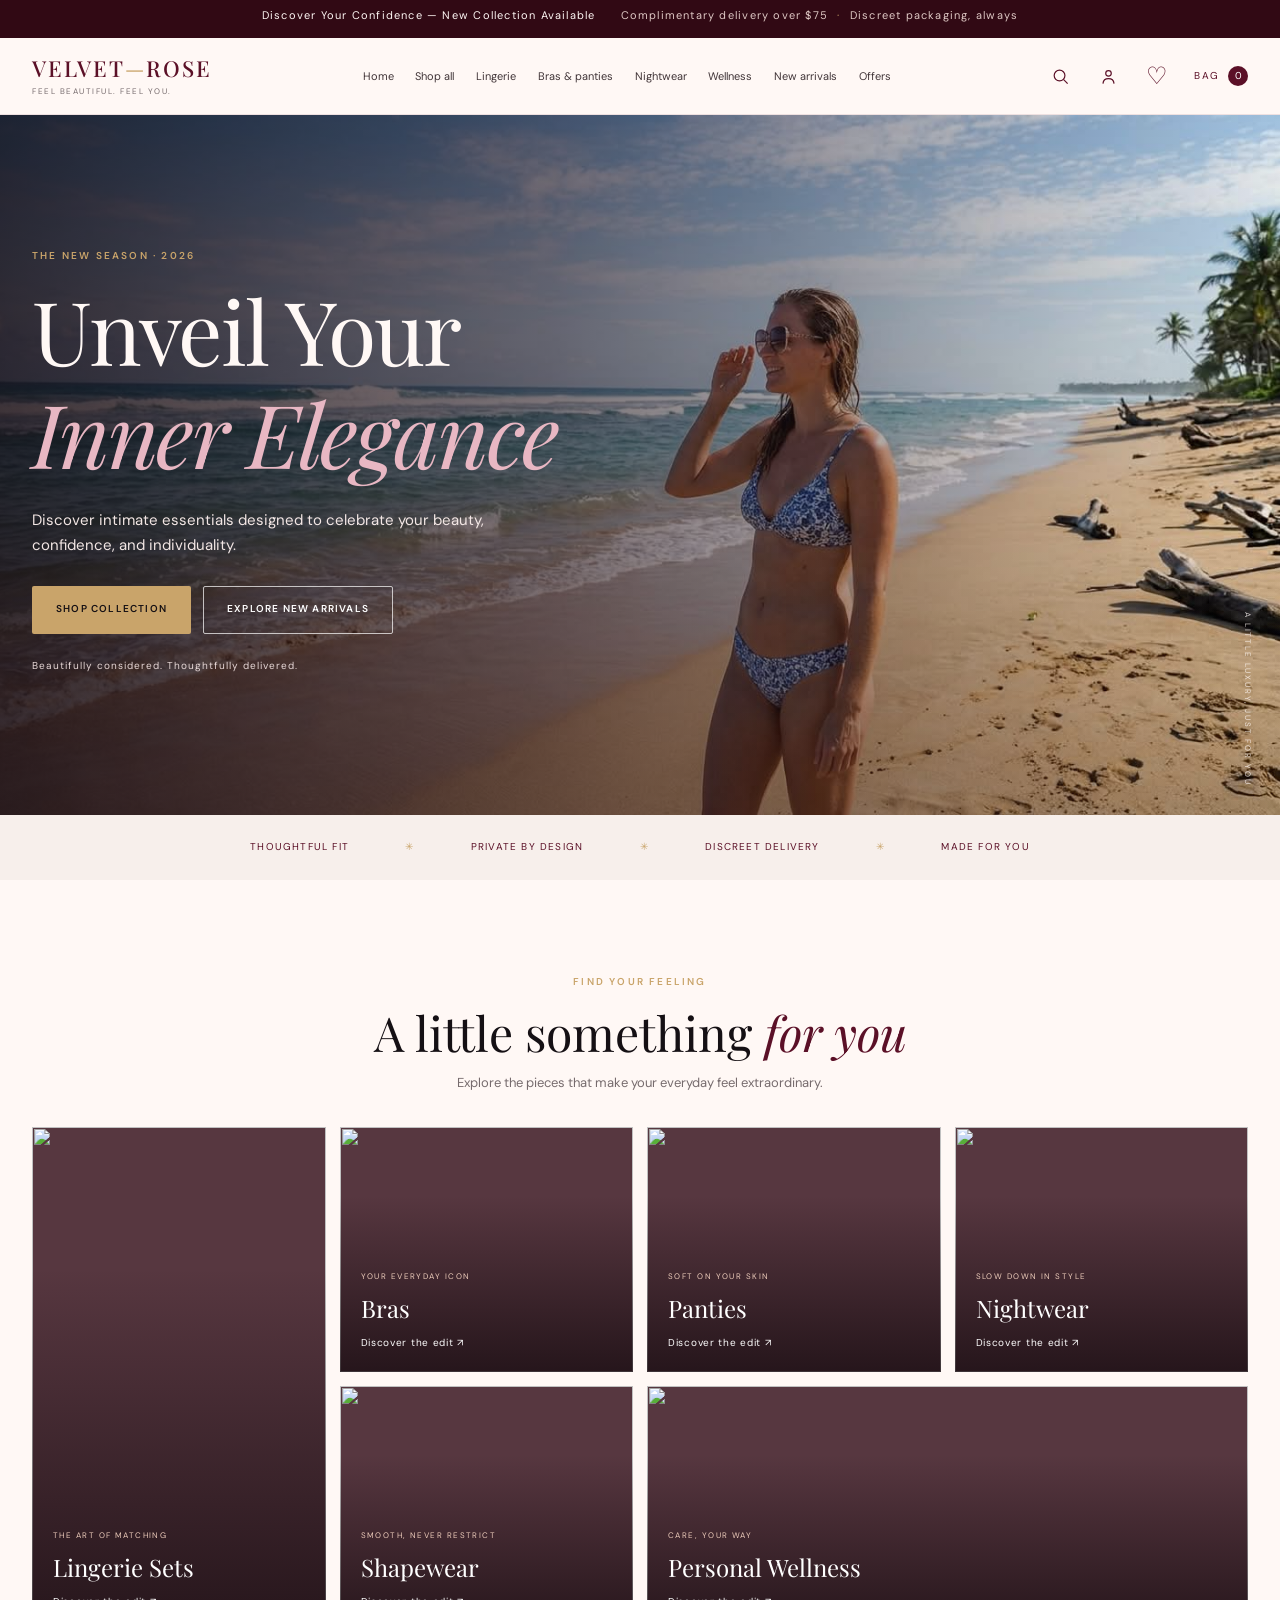
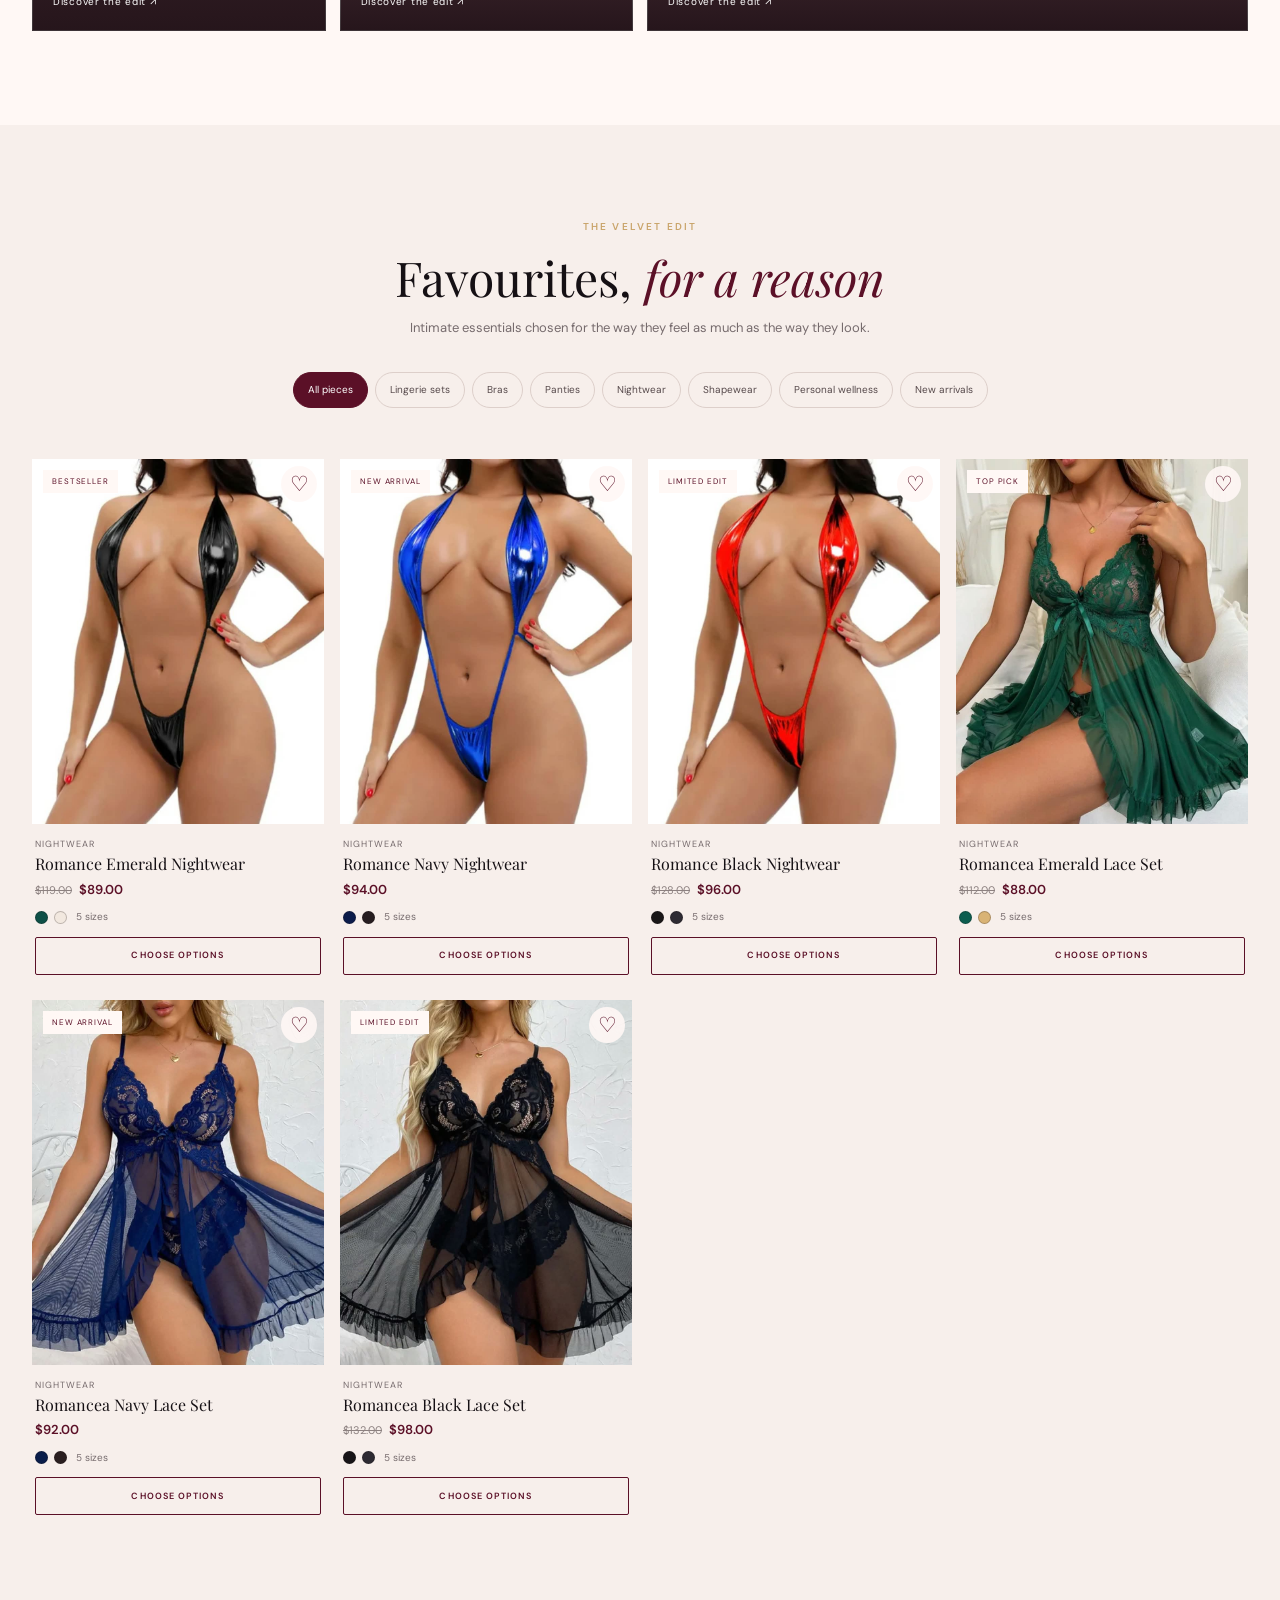
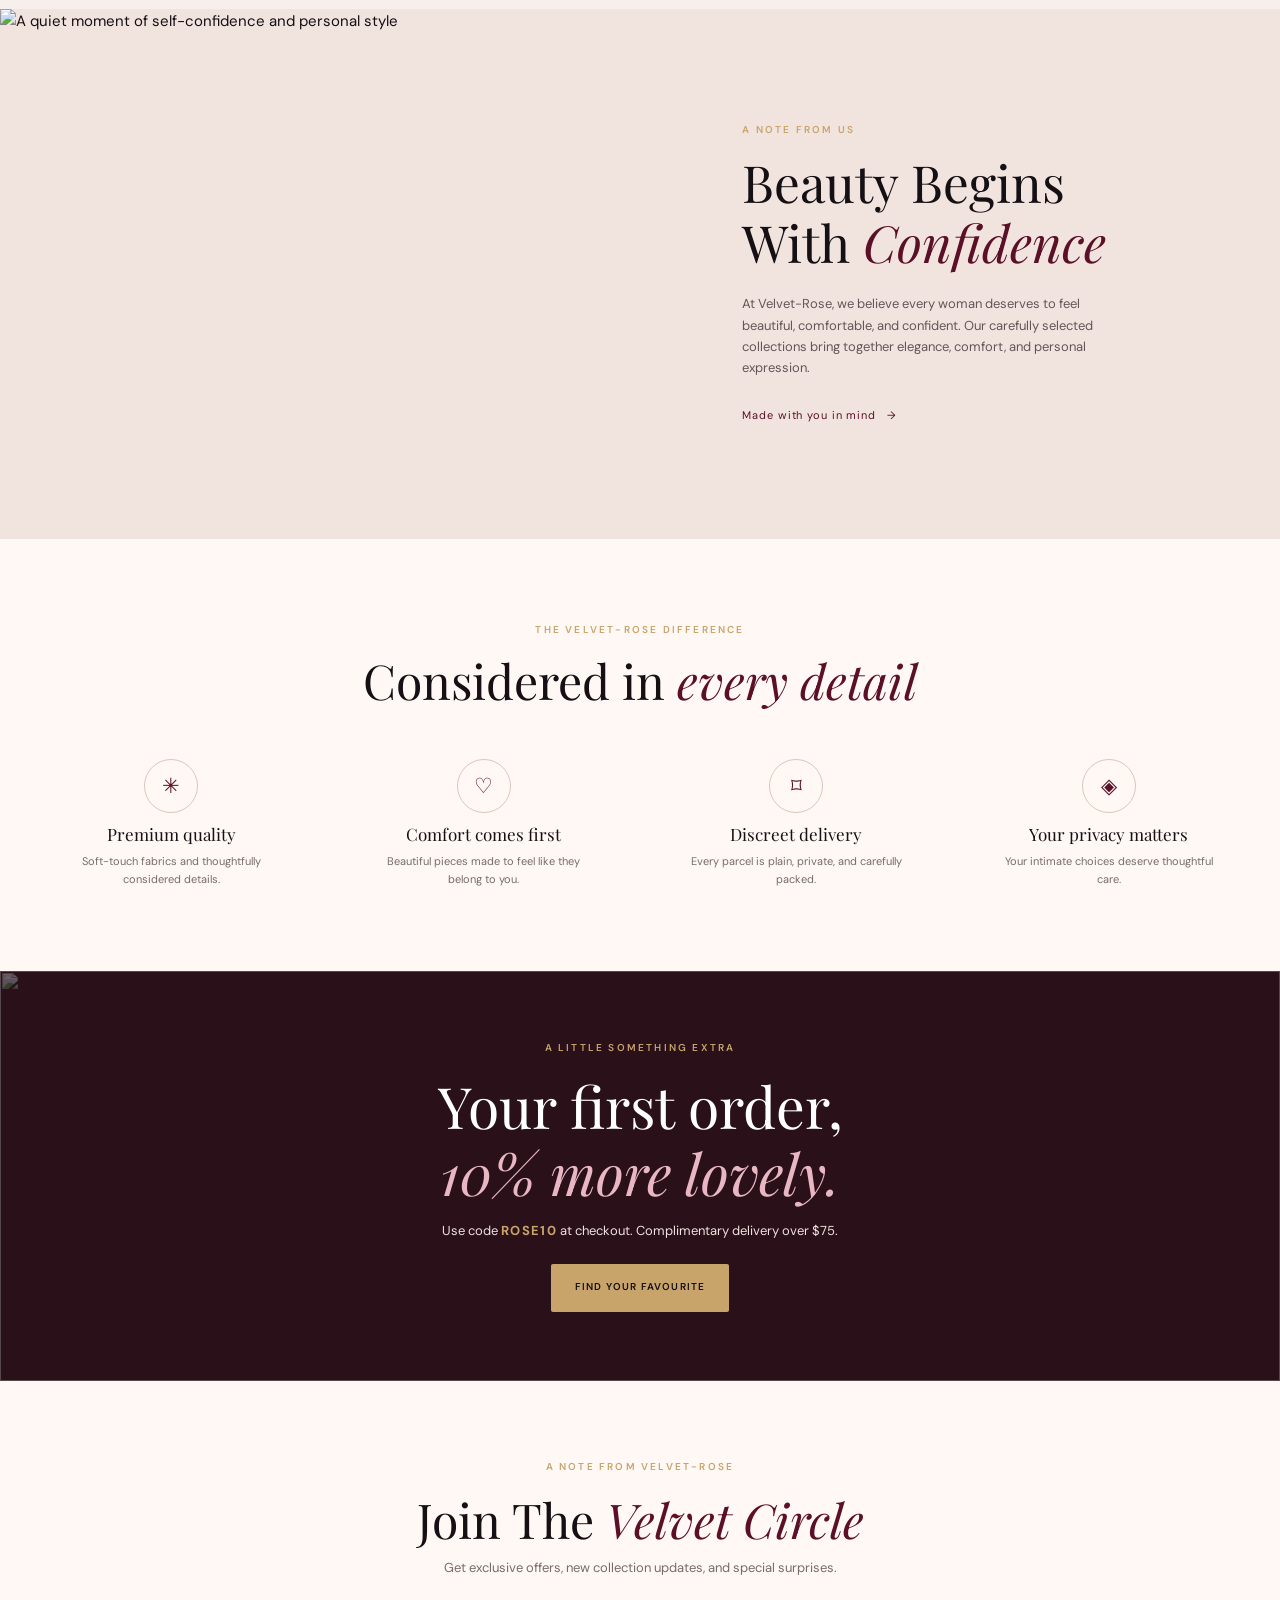
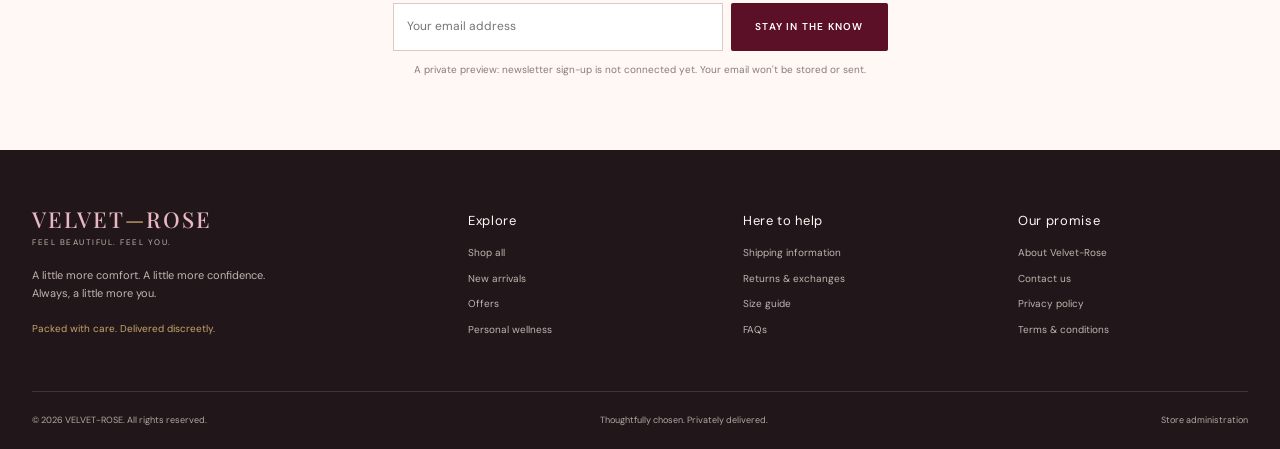
==== commit dc7c3974: "Add files via upload" ====
--- a/index.html
+++ b/index.html
@@ -1,195 +1,195 @@
-<!doctype html>
-<html lang="en">
-<head>
-  <meta charset="utf-8">
-  <meta name="viewport" content="width=device-width, initial-scale=1">
-  <meta name="theme-color" content="#5b1027">
-  <meta name="description" content="Discover thoughtfully chosen lingerie, intimates and nightwear at Velvet-Rose. Find your fit and enjoy discreet delivery.">
-  <meta name="robots" content="index,follow,max-image-preview:large">
-  <meta property="og:type" content="website">
-  <meta property="og:title" content="VELVET-ROSE | Feel Beautiful. Feel Confident. Feel You.">
-  <meta property="og:description" content="Intimate essentials designed to celebrate your beauty, confidence and individuality.">
-  <meta property="og:image" content="https://images.unsplash.com/photo-1539109136881-3be0616acf4b?auto=format&fit=crop&w=1200&q=85">
-  <meta name="twitter:card" content="summary_large_image">
-  <link rel="canonical" href="/">
-  <link rel="preconnect" href="https://fonts.googleapis.com">
-  <link rel="preconnect" href="https://fonts.gstatic.com" crossorigin>
-  <link rel="preconnect" href="https://images.unsplash.com">
-  <link href="https://fonts.googleapis.com/css2?family=DM+Sans:wght@400;500;600;700&family=Playfair+Display:ital,wght@0,400;0,500;0,600;1,400;1,500&display=swap" rel="stylesheet">
-  <link rel="stylesheet" href="style.css">
-  <title>VELVET-ROSE | Luxury Lingerie & Intimates</title>
-  <script type="application/ld+json">
-  {
-    "@context": "https://schema.org",
-    "@type": "OnlineStore",
-    "name": "VELVET-ROSE",
-    "description": "Lingerie, nightwear and intimate essentials designed for confidence and comfort.",
-    "slogan": "Feel Beautiful. Feel Confident. Feel You."
-  }
-  </script>
-  <script src="app.js" defer></script>
-</head>
-<body>
-  <a class="skip-link" href="#main">Skip to content</a>
-  <div class="announcement" aria-label="Store announcements">
-    <span>Discover Your Confidence — New Collection Available</span>
-    <span class="announcement-detail">Complimentary delivery over $75 <i aria-hidden="true">·</i> Discreet packaging, always</span>
-  </div>
-  <header class="site-header">
-    <nav class="navigation container" aria-label="Main navigation">
-      <a class="wordmark" href="#home" aria-label="Velvet-Rose home">VELVET<span>—</span>ROSE<small>FEEL BEAUTIFUL. FEEL YOU.</small></a>
-      <button class="menu-toggle icon-button" type="button" aria-expanded="false" aria-controls="primary-menu" aria-label="Open navigation menu"><span></span><span></span></button>
-      <div class="navigation-links" id="primary-menu">
-        <a href="#home">Home</a><a href="#categories">Shop all</a><a href="#products">Lingerie</a>
-        <a href="#categories">Bras &amp; panties</a><a href="#categories">Nightwear</a>
-        <a href="#categories">Wellness</a><a href="#products" data-filter-link="New arrivals">New arrivals</a><a href="#offers">Offers</a>
-      </div>
-      <div class="nav-actions">
-        <button class="icon-button search-open" type="button" aria-label="Search products">
-          <svg viewBox="0 0 24 24" aria-hidden="true"><circle cx="10.8" cy="10.8" r="6.8"></circle><path d="m16 16 5 5"></path></svg>
-        </button>
-        <a class="icon-button account-link" href="#privacy" aria-label="Your privacy"><svg viewBox="0 0 24 24" aria-hidden="true"><circle cx="12" cy="8" r="3.5"></circle><path d="M5 21c.4-4.1 2.8-6.2 7-6.2s6.6 2.1 7 6.2"></path></svg></a>
-        <button class="icon-button wishlist-open" type="button" aria-label="View wishlist">♡<span class="sr-only">Wishlist</span></button>
-        <button class="bag-button" type="button" data-open-cart aria-label="Open shopping bag">BAG <span class="cart-count" id="cart-count">0</span></button>
-      </div>
-    </nav>
-    <form class="search-panel container" id="search-form" role="search" hidden>
-      <label class="sr-only" for="site-search">Search products</label>
-      <input id="site-search" type="search" placeholder="Search lingerie, nightwear and more…" autocomplete="off">
-      <button class="text-button" type="submit">Search</button>
-      <button class="search-close icon-button" type="button" aria-label="Close search">×</button>
-    </form>
-  </header>
-
-  <main id="main">
-    <section class="hero" id="home" aria-labelledby="hero-title">
-      <img class="hero-image" src="https://images.unsplash.com/photo-1539109136881-3be0616acf4b?auto=format&fit=crop&w=2000&q=88" alt="Elegant fashion editorial in warm rose tones" fetchpriority="high">
-      <div class="hero-scrim"></div>
-      <div class="hero-copy container">
-        <p class="eyebrow">THE NEW SEASON · 2026</p>
-        <h1 id="hero-title">Unveil Your<br><em>Inner Elegance</em></h1>
-        <p class="hero-description">Discover intimate essentials designed to celebrate your beauty, confidence, and individuality.</p>
-        <div class="hero-actions"><a class="button button-gold" href="#products">Shop collection</a><a class="button button-outline" href="#products" data-filter-link="New arrivals">Explore new arrivals</a></div>
-        <p class="hero-note">Beautifully considered. Thoughtfully delivered.</p>
-      </div>
-      <span class="hero-side-note" aria-hidden="true">A LITTLE LUXURY, JUST FOR YOU</span>
-    </section>
-
-    <div class="trust-strip" aria-label="Shopping promises"><span>Thoughtful fit</span><i>✳</i><span>Private by design</span><i>✳</i><span>Discreet delivery</span><i>✳</i><span>Made for you</span></div>
-
-    <section class="section container" id="categories" aria-labelledby="categories-title">
-      <div class="section-heading"><p class="eyebrow">FIND YOUR FEELING</p><h2 id="categories-title">A little something <em>for you</em></h2><p>Explore the pieces that make your everyday feel extraordinary.</p></div>
-      <div class="category-grid">
-        <a class="category-card category-tall" href="#products" data-category="Lingerie Sets"><img src="https://images.unsplash.com/photo-1529139574466-a303027c1d8b?auto=format&fit=crop&w=800&q=80" alt="" loading="lazy"><span class="category-overlay"></span><span class="category-caption"><small>THE ART OF MATCHING</small><strong>Lingerie Sets</strong><span>Discover the edit ↗</span></span></a>
-        <a class="category-card" href="#products" data-category="Bras"><img src="https://images.unsplash.com/photo-1485230895905-ec40ba36b9bc?auto=format&fit=crop&w=800&q=80" alt="" loading="lazy"><span class="category-overlay"></span><span class="category-caption"><small>YOUR EVERYDAY ICON</small><strong>Bras</strong><span>Discover the edit ↗</span></span></a>
-        <a class="category-card" href="#products" data-category="Panties"><img src="https://images.unsplash.com/photo-1515886657613-9f3515b0c78f?auto=format&fit=crop&w=800&q=80" alt="" loading="lazy"><span class="category-overlay"></span><span class="category-caption"><small>SOFT ON YOUR SKIN</small><strong>Panties</strong><span>Discover the edit ↗</span></span></a>
-        <a class="category-card" href="#products" data-category="Nightwear"><img src="https://images.unsplash.com/photo-1525507119028-ed4c629a60a3?auto=format&fit=crop&w=800&q=80" alt="" loading="lazy"><span class="category-overlay"></span><span class="category-caption"><small>SLOW DOWN IN STYLE</small><strong>Nightwear</strong><span>Discover the edit ↗</span></span></a>
-        <a class="category-card" href="#products" data-category="Shapewear"><img src="https://images.unsplash.com/photo-1509631179647-0177331693ae?auto=format&fit=crop&w=800&q=80" alt="" loading="lazy"><span class="category-overlay"></span><span class="category-caption"><small>SMOOTH, NEVER RESTRICT</small><strong>Shapewear</strong><span>Discover the edit ↗</span></span></a>
-        <a class="category-card" href="#products" data-category="Personal Wellness"><img src="https://images.unsplash.com/photo-1608248543803-ba4f8c70ae0b?auto=format&fit=crop&w=800&q=80" alt="" loading="lazy"><span class="category-overlay"></span><span class="category-caption"><small>CARE, YOUR WAY</small><strong>Personal Wellness</strong><span>Discover the edit ↗</span></span></a>
-      </div>
-    </section>
-
-    <section class="section products-section" id="products" aria-labelledby="products-title">
-      <div class="container">
-        <div class="section-heading"><p class="eyebrow">THE VELVET EDIT</p><h2 id="products-title">Favourites, <em>for a reason</em></h2><p>Intimate essentials chosen for the way they feel as much as the way they look.</p></div>
-        <div class="filter-row" id="filters" aria-label="Filter products">
-          <button type="button" class="filter-chip is-active" data-filter="All">All pieces</button>
-          <button type="button" class="filter-chip" data-filter="Lingerie Sets">Lingerie sets</button>
-          <button type="button" class="filter-chip" data-filter="Bras">Bras</button>
-          <button type="button" class="filter-chip" data-filter="Panties">Panties</button>
-          <button type="button" class="filter-chip" data-filter="Nightwear">Nightwear</button>
-          <button type="button" class="filter-chip" data-filter="Shapewear">Shapewear</button>
-          <button type="button" class="filter-chip" data-filter="Personal Wellness">Personal wellness</button>
-          <button type="button" class="filter-chip" data-filter="New arrivals">New arrivals</button>
-        </div>
-        <p class="search-status" id="search-status" aria-live="polite"></p>
-        <div class="product-grid" id="product-grid" aria-live="polite"></div>
-      </div>
-    </section>
-
-    <section class="story-section" aria-labelledby="story-title">
-      <div class="story-image"><img src="https://images.unsplash.com/photo-1529139574466-a303027c1d8b?auto=format&fit=crop&w=1200&q=85" alt="A quiet moment of self-confidence and personal style" loading="lazy"></div>
-      <div class="story-copy"><p class="eyebrow">A NOTE FROM US</p><h2 id="story-title">Beauty Begins<br>With <em>Confidence</em></h2><p>At Velvet-Rose, we believe every woman deserves to feel beautiful, comfortable, and confident. Our carefully selected collections bring together elegance, comfort, and personal expression.</p><a class="text-link" href="#privacy">Made with you in mind <span aria-hidden="true">→</span></a></div>
-    </section>
-
-    <section class="section promise-section" aria-labelledby="promise-title">
-      <div class="container"><div class="section-heading"><p class="eyebrow">THE VELVET-ROSE DIFFERENCE</p><h2 id="promise-title">Considered in <em>every detail</em></h2></div>
-        <div class="promise-grid">
-          <article class="promise"><span class="promise-mark" aria-hidden="true">✳</span><h3>Premium quality</h3><p>Soft-touch fabrics and thoughtfully considered details.</p></article>
-          <article class="promise"><span class="promise-mark" aria-hidden="true">♡</span><h3>Comfort comes first</h3><p>Beautiful pieces made to feel like they belong to you.</p></article>
-          <article class="promise"><span class="promise-mark" aria-hidden="true">⌑</span><h3>Discreet delivery</h3><p>Every parcel is plain, private, and carefully packed.</p></article>
-          <article class="promise"><span class="promise-mark" aria-hidden="true">◈</span><h3>Your privacy matters</h3><p>Your intimate choices deserve thoughtful care.</p></article>
-        </div>
-      </div>
-    </section>
-
-    <section class="offer-section" id="offers" aria-labelledby="offer-title">
-      <img src="https://images.unsplash.com/photo-1539109136881-3be0616acf4b?auto=format&fit=crop&w=1800&q=80" alt="" loading="lazy">
-      <div class="offer-scrim"></div><div class="offer-copy"><p class="eyebrow">A LITTLE SOMETHING EXTRA</p><h2 id="offer-title">Your first order,<br><em>10% more lovely.</em></h2><p>Use code <strong>ROSE10</strong> at checkout. Complimentary delivery over $75.</p><a class="button button-gold" href="#products">Find your favourite</a></div>
-    </section>
-
-    <section class="newsletter-section" aria-labelledby="newsletter-title">
-      <div class="container newsletter-inner"><p class="eyebrow">A NOTE FROM VELVET-ROSE</p><h2 id="newsletter-title">Join The <em>Velvet Circle</em></h2><p>Get exclusive offers, new collection updates, and special surprises.</p><form class="newsletter-form" id="newsletter-form"><label class="sr-only" for="newsletter-email">Your email address</label><input id="newsletter-email" name="email" type="email" autocomplete="email" placeholder="Your email address" required><button class="button button-dark" type="submit">Stay in the know</button></form><p class="newsletter-disclaimer" id="newsletter-message" aria-live="polite">A private preview: newsletter sign-up is not connected yet. Your email won't be stored or sent.</p></div>
-    </section>
-  </main>
-
-  <footer class="site-footer">
-    <div class="container footer-grid">
-      <div class="footer-brand"><a class="wordmark wordmark-light" href="#home">VELVET<span>—</span>ROSE<small>FEEL BEAUTIFUL. FEEL YOU.</small></a><p>A little more comfort. A little more confidence. Always, a little more you.</p><p class="discreet-note">Packed with care. Delivered discreetly.</p></div>
-      <div><h2>Explore</h2><a href="#categories">Shop all</a><a href="#products">New arrivals</a><a href="#offers">Offers</a><a href="#products">Personal wellness</a></div>
-      <div><h2>Here to help</h2><a href="policies.html#shipping">Shipping information</a><a href="policies.html#returns">Returns &amp; exchanges</a><a href="policies.html#size-guide">Size guide</a><a href="policies.html#faq">FAQs</a></div>
-      <div><h2>Our promise</h2><a href="#story-title">About Velvet-Rose</a><a href="policies.html#contact">Contact us</a><a href="policies.html#privacy" id="privacy">Privacy policy</a><a href="policies.html#terms">Terms &amp; conditions</a></div>
-    </div>
-    <div class="container footer-bottom"><span>© <span id="current-year">2026</span> VELVET-ROSE. All rights reserved.</span><span>Thoughtfully chosen. Privately delivered.</span><a href="admin.html" class="admin-link">Store administration</a></div>
-  </footer>
-
-  <dialog class="product-dialog" id="product-dialog" aria-labelledby="detail-title">
-    <button class="dialog-close" type="button" data-close-dialog aria-label="Close product details">×</button>
-    <div class="detail-layout"><div class="gallery">
-      <div class="gallery-main"><img id="detail-image" alt="" hidden><button class="gallery-arrow gallery-previous" type="button" aria-label="Previous image">‹</button><button class="gallery-arrow gallery-next" type="button" aria-label="Next image">›</button><span class="gallery-counter" id="gallery-counter"></span></div>
-      <div class="gallery-thumbnails" id="gallery-thumbnails" aria-label="Product images"></div>
-    </div><div class="detail-copy">
-      <p class="eyebrow" id="detail-category"></p><h2 id="detail-title"></h2><p class="detail-price" id="detail-price"></p><p id="detail-description"></p>
-      <label class="field-label" id="size-label" for="detail-size">Select a size <span>*</span></label><select class="select-field" id="detail-size"></select>
-      <label class="field-label" for="detail-color">Color <span>*</span></label><select class="select-field" id="detail-color"></select>
-      <label class="field-label" for="detail-quantity">Quantity</label><input class="select-field quantity-input" id="detail-quantity" type="number" min="1" max="10" value="1">
-      <p class="detail-material" id="detail-material"></p><p class="detail-shipping">Complimentary delivery over $75. Carefully packed in discreet, unbranded packaging.</p>
-      <button class="button button-dark detail-add" type="button" id="detail-add">Add to bag</button>
-      <button class="text-button detail-wishlist" type="button" id="detail-wishlist">♡ Save to wishlist</button>
-      <p class="detail-size-note">Need a little help? <a href="policies.html#size-guide">Visit our size guide.</a></p>
-    </div></div>
-  </dialog>
-
-  <dialog class="cart-dialog" id="cart-dialog" aria-labelledby="cart-title">
-    <div class="drawer-header"><div><p class="eyebrow">YOUR LITTLE LUXURY</p><h2 id="cart-title">Your bag <span id="cart-drawer-count"></span></h2></div><button class="dialog-close" type="button" data-close-dialog aria-label="Close shopping bag">×</button></div>
-    <div class="cart-lines" id="cart-lines"></div>
-    <form class="discount-form" id="discount-form"><label for="discount-code">Have a little code?</label><div><input id="discount-code" type="text" placeholder="Enter code" autocomplete="off"><button type="submit" class="button button-dark">Apply</button></div><p id="discount-message" aria-live="polite"></p></form>
-    <div class="cart-totals"><p><span>Subtotal</span><strong id="cart-subtotal">$0.00</strong></p><p><span>Delivery</span><strong id="cart-shipping">$0.00</strong></p><p class="discount-line" id="cart-discount-line" hidden><span>Discount</span><strong id="cart-discount"></strong></p><p class="cart-total"><span>Total</span><strong id="cart-total">$0.00</strong></p></div>
-    <p class="discreet-note cart-privacy">Your bag stays on this device. Orders are not transmitted by this static preview.</p>
-    <button class="button button-gold checkout-open" id="checkout-open" type="button">Continue to checkout</button>
-  </dialog>
-
-  <dialog class="checkout-dialog" id="checkout-dialog" aria-labelledby="checkout-title">
-    <div class="drawer-header"><div><p class="eyebrow">PRIVATE BY DESIGN</p><h2 id="checkout-title">A few final details</h2></div><button class="dialog-close" type="button" data-close-dialog aria-label="Close checkout">×</button></div>
-    <p class="preview-notice">Checkout preview only. This static site cannot securely transmit or save orders. No information entered here will be sent or stored.</p>
-    <form id="checkout-form" class="checkout-form">
-      <label for="customer-name">Full name</label><input id="customer-name" name="name" autocomplete="name" required>
-      <label for="customer-phone">Phone number</label><input id="customer-phone" name="phone" type="tel" autocomplete="tel" required>
-      <label for="customer-email">Email</label><input id="customer-email" name="email" type="email" autocomplete="email" required>
-      <label for="customer-address">Full address</label><textarea id="customer-address" name="address" autocomplete="street-address" rows="2" required></textarea>
-      <label for="customer-district">District</label><input id="customer-district" name="district" autocomplete="address-level1" required>
-      <label for="customer-notes">Special instructions <span>(optional)</span></label><textarea id="customer-notes" name="notes" rows="2"></textarea>
-      <fieldset><legend>Payment</legend><label class="payment-choice"><input type="radio" name="payment" value="cod" checked> Cash on delivery</label><label class="payment-choice disabled-choice"><input type="radio" name="payment" value="online" disabled> Online payment <span>Not available in this preview</span></label></fieldset>
-      <p class="checkout-total">Preview total <strong id="checkout-total">$0.00</strong></p>
-      <button class="button button-dark" type="submit">Review sample order</button>
-    </form>
-    <p class="checkout-result" id="checkout-result" aria-live="polite" hidden></p>
-  </dialog>
-
-  <dialog class="wishlist-dialog" id="wishlist-dialog" aria-labelledby="wishlist-title">
-    <div class="drawer-header"><div><p class="eyebrow">YOUR PERSONAL EDIT</p><h2 id="wishlist-title">Saved pieces</h2></div><button class="dialog-close" type="button" data-close-dialog aria-label="Close wishlist">×</button></div>
-    <div id="wishlist-items"></div><p class="discreet-note">Your saved pieces stay in this browser only.</p>
-  </dialog>
-  <div class="toast" id="toast" role="status" aria-live="polite"></div>
-</body>
-</html>
+<!doctype html>
+<html lang="en">
+<head>
+  <meta charset="utf-8">
+  <meta name="viewport" content="width=device-width, initial-scale=1">
+  <meta name="theme-color" content="#5b1027">
+  <meta name="description" content="Discover thoughtfully chosen lingerie, intimates and nightwear at Velvet-Rose. Find your fit and enjoy discreet delivery.">
+  <meta name="robots" content="index,follow,max-image-preview:large">
+  <meta property="og:type" content="website">
+  <meta property="og:title" content="VELVET-ROSE | Feel Beautiful. Feel Confident. Feel You.">
+  <meta property="og:description" content="Intimate essentials designed to celebrate your beauty, confidence and individuality.">
+  <meta property="og:image" content="https://images.unsplash.com/photo-1539109136881-3be0616acf4b?auto=format&fit=crop&w=1200&q=85">
+  <meta name="twitter:card" content="summary_large_image">
+  <link rel="canonical" href="/">
+  <link rel="preconnect" href="https://fonts.googleapis.com">
+  <link rel="preconnect" href="https://fonts.gstatic.com" crossorigin>
+  <link rel="preconnect" href="https://images.unsplash.com">
+  <link href="https://fonts.googleapis.com/css2?family=DM+Sans:wght@400;500;600;700&family=Playfair+Display:ital,wght@0,400;0,500;0,600;1,400;1,500&display=swap" rel="stylesheet">
+  <link rel="stylesheet" href="style.css">
+  <title>VELVET-ROSE | Luxury Lingerie & Intimates</title>
+  <script type="application/ld+json">
+  {
+    "@context": "https://schema.org",
+    "@type": "OnlineStore",
+    "name": "VELVET-ROSE",
+    "description": "Lingerie, nightwear and intimate essentials designed for confidence and comfort.",
+    "slogan": "Feel Beautiful. Feel Confident. Feel You."
+  }
+  </script>
+  <script src="app.js" defer></script>
+</head>
+<body>
+  <a class="skip-link" href="#main">Skip to content</a>
+  <div class="announcement" aria-label="Store announcements">
+    <span>Discover Your Confidence — New Collection Available</span>
+    <span class="announcement-detail">Complimentary delivery over $75 <i aria-hidden="true">·</i> Discreet packaging, always</span>
+  </div>
+  <header class="site-header">
+    <nav class="navigation container" aria-label="Main navigation">
+      <a class="wordmark" href="#home" aria-label="Velvet-Rose home">VELVET<span>—</span>ROSE<small>FEEL BEAUTIFUL. FEEL YOU.</small></a>
+      <button class="menu-toggle icon-button" type="button" aria-expanded="false" aria-controls="primary-menu" aria-label="Open navigation menu"><span></span><span></span></button>
+      <div class="navigation-links" id="primary-menu">
+        <a href="#home">Home</a><a href="#categories">Shop all</a><a href="#products">Lingerie</a>
+        <a href="#categories">Bras &amp; panties</a><a href="#categories">Nightwear</a>
+        <a href="#categories">Wellness</a><a href="#products" data-filter-link="New arrivals">New arrivals</a><a href="#offers">Offers</a>
+      </div>
+      <div class="nav-actions">
+        <button class="icon-button search-open" type="button" aria-label="Search products">
+          <svg viewBox="0 0 24 24" aria-hidden="true"><circle cx="10.8" cy="10.8" r="6.8"></circle><path d="m16 16 5 5"></path></svg>
+        </button>
+        <a class="icon-button account-link" href="#privacy" aria-label="Your privacy"><svg viewBox="0 0 24 24" aria-hidden="true"><circle cx="12" cy="8" r="3.5"></circle><path d="M5 21c.4-4.1 2.8-6.2 7-6.2s6.6 2.1 7 6.2"></path></svg></a>
+        <button class="icon-button wishlist-open" type="button" aria-label="View wishlist">♡<span class="sr-only">Wishlist</span></button>
+        <button class="bag-button" type="button" data-open-cart aria-label="Open shopping bag">BAG <span class="cart-count" id="cart-count">0</span></button>
+      </div>
+    </nav>
+    <form class="search-panel container" id="search-form" role="search" hidden>
+      <label class="sr-only" for="site-search">Search products</label>
+      <input id="site-search" type="search" placeholder="Search lingerie, nightwear and more…" autocomplete="off">
+      <button class="text-button" type="submit">Search</button>
+      <button class="search-close icon-button" type="button" aria-label="Close search">×</button>
+    </form>
+  </header>
+
+  <main id="main">
+    <section class="hero" id="home" aria-labelledby="hero-title">
+      <img class="hero-image" src="assets/images/banner.jpeg" alt="Romantic nightwear editorial banner" fetchpriority="high">
+      <div class="hero-scrim"></div>
+      <div class="hero-copy container">
+        <p class="eyebrow">THE NEW SEASON · 2026</p>
+        <h1 id="hero-title">Unveil Your<br><em>Inner Elegance</em></h1>
+        <p class="hero-description">Discover intimate essentials designed to celebrate your beauty, confidence, and individuality.</p>
+        <div class="hero-actions"><a class="button button-gold" href="#products">Shop collection</a><a class="button button-outline" href="#products" data-filter-link="New arrivals">Explore new arrivals</a></div>
+        <p class="hero-note">Beautifully considered. Thoughtfully delivered.</p>
+      </div>
+      <span class="hero-side-note" aria-hidden="true">A LITTLE LUXURY, JUST FOR YOU</span>
+    </section>
+
+    <div class="trust-strip" aria-label="Shopping promises"><span>Thoughtful fit</span><i>✳</i><span>Private by design</span><i>✳</i><span>Discreet delivery</span><i>✳</i><span>Made for you</span></div>
+
+    <section class="section container" id="categories" aria-labelledby="categories-title">
+      <div class="section-heading"><p class="eyebrow">FIND YOUR FEELING</p><h2 id="categories-title">A little something <em>for you</em></h2><p>Explore the pieces that make your everyday feel extraordinary.</p></div>
+      <div class="category-grid">
+        <a class="category-card category-tall" href="#products" data-category="Lingerie Sets"><img src="https://images.unsplash.com/photo-1529139574466-a303027c1d8b?auto=format&fit=crop&w=800&q=80" alt="" loading="lazy"><span class="category-overlay"></span><span class="category-caption"><small>THE ART OF MATCHING</small><strong>Lingerie Sets</strong><span>Discover the edit ↗</span></span></a>
+        <a class="category-card" href="#products" data-category="Bras"><img src="https://images.unsplash.com/photo-1485230895905-ec40ba36b9bc?auto=format&fit=crop&w=800&q=80" alt="" loading="lazy"><span class="category-overlay"></span><span class="category-caption"><small>YOUR EVERYDAY ICON</small><strong>Bras</strong><span>Discover the edit ↗</span></span></a>
+        <a class="category-card" href="#products" data-category="Panties"><img src="https://images.unsplash.com/photo-1515886657613-9f3515b0c78f?auto=format&fit=crop&w=800&q=80" alt="" loading="lazy"><span class="category-overlay"></span><span class="category-caption"><small>SOFT ON YOUR SKIN</small><strong>Panties</strong><span>Discover the edit ↗</span></span></a>
+        <a class="category-card" href="#products" data-category="Nightwear"><img src="https://images.unsplash.com/photo-1525507119028-ed4c629a60a3?auto=format&fit=crop&w=800&q=80" alt="" loading="lazy"><span class="category-overlay"></span><span class="category-caption"><small>SLOW DOWN IN STYLE</small><strong>Nightwear</strong><span>Discover the edit ↗</span></span></a>
+        <a class="category-card" href="#products" data-category="Shapewear"><img src="https://images.unsplash.com/photo-1509631179647-0177331693ae?auto=format&fit=crop&w=800&q=80" alt="" loading="lazy"><span class="category-overlay"></span><span class="category-caption"><small>SMOOTH, NEVER RESTRICT</small><strong>Shapewear</strong><span>Discover the edit ↗</span></span></a>
+        <a class="category-card" href="#products" data-category="Personal Wellness"><img src="https://images.unsplash.com/photo-1608248543803-ba4f8c70ae0b?auto=format&fit=crop&w=800&q=80" alt="" loading="lazy"><span class="category-overlay"></span><span class="category-caption"><small>CARE, YOUR WAY</small><strong>Personal Wellness</strong><span>Discover the edit ↗</span></span></a>
+      </div>
+    </section>
+
+    <section class="section products-section" id="products" aria-labelledby="products-title">
+      <div class="container">
+        <div class="section-heading"><p class="eyebrow">THE VELVET EDIT</p><h2 id="products-title">Favourites, <em>for a reason</em></h2><p>Intimate essentials chosen for the way they feel as much as the way they look.</p></div>
+        <div class="filter-row" id="filters" aria-label="Filter products">
+          <button type="button" class="filter-chip is-active" data-filter="All">All pieces</button>
+          <button type="button" class="filter-chip" data-filter="Lingerie Sets">Lingerie sets</button>
+          <button type="button" class="filter-chip" data-filter="Bras">Bras</button>
+          <button type="button" class="filter-chip" data-filter="Panties">Panties</button>
+          <button type="button" class="filter-chip" data-filter="Nightwear">Nightwear</button>
+          <button type="button" class="filter-chip" data-filter="Shapewear">Shapewear</button>
+          <button type="button" class="filter-chip" data-filter="Personal Wellness">Personal wellness</button>
+          <button type="button" class="filter-chip" data-filter="New arrivals">New arrivals</button>
+        </div>
+        <p class="search-status" id="search-status" aria-live="polite"></p>
+        <div class="product-grid" id="product-grid" aria-live="polite"></div>
+      </div>
+    </section>
+
+    <section class="story-section" aria-labelledby="story-title">
+      <div class="story-image"><img src="https://images.unsplash.com/photo-1529139574466-a303027c1d8b?auto=format&fit=crop&w=1200&q=85" alt="A quiet moment of self-confidence and personal style" loading="lazy"></div>
+      <div class="story-copy"><p class="eyebrow">A NOTE FROM US</p><h2 id="story-title">Beauty Begins<br>With <em>Confidence</em></h2><p>At Velvet-Rose, we believe every woman deserves to feel beautiful, comfortable, and confident. Our carefully selected collections bring together elegance, comfort, and personal expression.</p><a class="text-link" href="#privacy">Made with you in mind <span aria-hidden="true">→</span></a></div>
+    </section>
+
+    <section class="section promise-section" aria-labelledby="promise-title">
+      <div class="container"><div class="section-heading"><p class="eyebrow">THE VELVET-ROSE DIFFERENCE</p><h2 id="promise-title">Considered in <em>every detail</em></h2></div>
+        <div class="promise-grid">
+          <article class="promise"><span class="promise-mark" aria-hidden="true">✳</span><h3>Premium quality</h3><p>Soft-touch fabrics and thoughtfully considered details.</p></article>
+          <article class="promise"><span class="promise-mark" aria-hidden="true">♡</span><h3>Comfort comes first</h3><p>Beautiful pieces made to feel like they belong to you.</p></article>
+          <article class="promise"><span class="promise-mark" aria-hidden="true">⌑</span><h3>Discreet delivery</h3><p>Every parcel is plain, private, and carefully packed.</p></article>
+          <article class="promise"><span class="promise-mark" aria-hidden="true">◈</span><h3>Your privacy matters</h3><p>Your intimate choices deserve thoughtful care.</p></article>
+        </div>
+      </div>
+    </section>
+
+    <section class="offer-section" id="offers" aria-labelledby="offer-title">
+      <img src="https://images.unsplash.com/photo-1539109136881-3be0616acf4b?auto=format&fit=crop&w=1800&q=80" alt="" loading="lazy">
+      <div class="offer-scrim"></div><div class="offer-copy"><p class="eyebrow">A LITTLE SOMETHING EXTRA</p><h2 id="offer-title">Your first order,<br><em>10% more lovely.</em></h2><p>Use code <strong>ROSE10</strong> at checkout. Complimentary delivery over $75.</p><a class="button button-gold" href="#products">Find your favourite</a></div>
+    </section>
+
+    <section class="newsletter-section" aria-labelledby="newsletter-title">
+      <div class="container newsletter-inner"><p class="eyebrow">A NOTE FROM VELVET-ROSE</p><h2 id="newsletter-title">Join The <em>Velvet Circle</em></h2><p>Get exclusive offers, new collection updates, and special surprises.</p><form class="newsletter-form" id="newsletter-form"><label class="sr-only" for="newsletter-email">Your email address</label><input id="newsletter-email" name="email" type="email" autocomplete="email" placeholder="Your email address" required><button class="button button-dark" type="submit">Stay in the know</button></form><p class="newsletter-disclaimer" id="newsletter-message" aria-live="polite">A private preview: newsletter sign-up is not connected yet. Your email won't be stored or sent.</p></div>
+    </section>
+  </main>
+
+  <footer class="site-footer">
+    <div class="container footer-grid">
+      <div class="footer-brand"><a class="wordmark wordmark-light" href="#home">VELVET<span>—</span>ROSE<small>FEEL BEAUTIFUL. FEEL YOU.</small></a><p>A little more comfort. A little more confidence. Always, a little more you.</p><p class="discreet-note">Packed with care. Delivered discreetly.</p></div>
+      <div><h2>Explore</h2><a href="#categories">Shop all</a><a href="#products">New arrivals</a><a href="#offers">Offers</a><a href="#products">Personal wellness</a></div>
+      <div><h2>Here to help</h2><a href="policies.html#shipping">Shipping information</a><a href="policies.html#returns">Returns &amp; exchanges</a><a href="policies.html#size-guide">Size guide</a><a href="policies.html#faq">FAQs</a></div>
+      <div><h2>Our promise</h2><a href="#story-title">About Velvet-Rose</a><a href="policies.html#contact">Contact us</a><a href="policies.html#privacy" id="privacy">Privacy policy</a><a href="policies.html#terms">Terms &amp; conditions</a></div>
+    </div>
+    <div class="container footer-bottom"><span>© <span id="current-year">2026</span> VELVET-ROSE. All rights reserved.</span><span>Thoughtfully chosen. Privately delivered.</span><a href="admin.html" class="admin-link">Store administration</a></div>
+  </footer>
+
+  <dialog class="product-dialog" id="product-dialog" aria-labelledby="detail-title">
+    <button class="dialog-close" type="button" data-close-dialog aria-label="Close product details">×</button>
+    <div class="detail-layout"><div class="gallery">
+      <div class="gallery-main"><img id="detail-image" alt="" hidden><button class="gallery-arrow gallery-previous" type="button" aria-label="Previous image">‹</button><button class="gallery-arrow gallery-next" type="button" aria-label="Next image">›</button><span class="gallery-counter" id="gallery-counter"></span></div>
+      <div class="gallery-thumbnails" id="gallery-thumbnails" aria-label="Product images"></div>
+    </div><div class="detail-copy">
+      <p class="eyebrow" id="detail-category"></p><h2 id="detail-title"></h2><p class="detail-price" id="detail-price"></p><p id="detail-description"></p>
+      <label class="field-label" id="size-label" for="detail-size">Select a size <span>*</span></label><select class="select-field" id="detail-size"></select>
+      <label class="field-label" for="detail-color">Color <span>*</span></label><select class="select-field" id="detail-color"></select>
+      <label class="field-label" for="detail-quantity">Quantity</label><input class="select-field quantity-input" id="detail-quantity" type="number" min="1" max="10" value="1">
+      <p class="detail-material" id="detail-material"></p><p class="detail-shipping">Complimentary delivery over $75. Carefully packed in discreet, unbranded packaging.</p>
+      <button class="button button-dark detail-add" type="button" id="detail-add">Add to bag</button>
+      <button class="text-button detail-wishlist" type="button" id="detail-wishlist">♡ Save to wishlist</button>
+      <p class="detail-size-note">Need a little help? <a href="policies.html#size-guide">Visit our size guide.</a></p>
+    </div></div>
+  </dialog>
+
+  <dialog class="cart-dialog" id="cart-dialog" aria-labelledby="cart-title">
+    <div class="drawer-header"><div><p class="eyebrow">YOUR LITTLE LUXURY</p><h2 id="cart-title">Your bag <span id="cart-drawer-count"></span></h2></div><button class="dialog-close" type="button" data-close-dialog aria-label="Close shopping bag">×</button></div>
+    <div class="cart-lines" id="cart-lines"></div>
+    <form class="discount-form" id="discount-form"><label for="discount-code">Have a little code?</label><div><input id="discount-code" type="text" placeholder="Enter code" autocomplete="off"><button type="submit" class="button button-dark">Apply</button></div><p id="discount-message" aria-live="polite"></p></form>
+    <div class="cart-totals"><p><span>Subtotal</span><strong id="cart-subtotal">$0.00</strong></p><p><span>Delivery</span><strong id="cart-shipping">$0.00</strong></p><p class="discount-line" id="cart-discount-line" hidden><span>Discount</span><strong id="cart-discount"></strong></p><p class="cart-total"><span>Total</span><strong id="cart-total">$0.00</strong></p></div>
+    <p class="discreet-note cart-privacy">Your bag stays on this device. Orders are not transmitted by this static preview.</p>
+    <button class="button button-gold checkout-open" id="checkout-open" type="button">Continue to checkout</button>
+  </dialog>
+
+  <dialog class="checkout-dialog" id="checkout-dialog" aria-labelledby="checkout-title">
+    <div class="drawer-header"><div><p class="eyebrow">PRIVATE BY DESIGN</p><h2 id="checkout-title">A few final details</h2></div><button class="dialog-close" type="button" data-close-dialog aria-label="Close checkout">×</button></div>
+    <p class="preview-notice">Checkout preview only. This static site cannot securely transmit or save orders. No information entered here will be sent or stored.</p>
+    <form id="checkout-form" class="checkout-form">
+      <label for="customer-name">Full name</label><input id="customer-name" name="name" autocomplete="name" required>
+      <label for="customer-phone">Phone number</label><input id="customer-phone" name="phone" type="tel" autocomplete="tel" required>
+      <label for="customer-email">Email</label><input id="customer-email" name="email" type="email" autocomplete="email" required>
+      <label for="customer-address">Full address</label><textarea id="customer-address" name="address" autocomplete="street-address" rows="2" required></textarea>
+      <label for="customer-district">District</label><input id="customer-district" name="district" autocomplete="address-level1" required>
+      <label for="customer-notes">Special instructions <span>(optional)</span></label><textarea id="customer-notes" name="notes" rows="2"></textarea>
+      <fieldset><legend>Payment</legend><label class="payment-choice"><input type="radio" name="payment" value="cod" checked> Cash on delivery</label><label class="payment-choice disabled-choice"><input type="radio" name="payment" value="online" disabled> Online payment <span>Not available in this preview</span></label></fieldset>
+      <p class="checkout-total">Preview total <strong id="checkout-total">$0.00</strong></p>
+      <button class="button button-dark" type="submit">Review sample order</button>
+    </form>
+    <p class="checkout-result" id="checkout-result" aria-live="polite" hidden></p>
+  </dialog>
+
+  <dialog class="wishlist-dialog" id="wishlist-dialog" aria-labelledby="wishlist-title">
+    <div class="drawer-header"><div><p class="eyebrow">YOUR PERSONAL EDIT</p><h2 id="wishlist-title">Saved pieces</h2></div><button class="dialog-close" type="button" data-close-dialog aria-label="Close wishlist">×</button></div>
+    <div id="wishlist-items"></div><p class="discreet-note">Your saved pieces stay in this browser only.</p>
+  </dialog>
+  <div class="toast" id="toast" role="status" aria-live="polite"></div>
+</body>
+</html>
--- a/style.css
+++ b/style.css
@@ -1,352 +1,352 @@
-:root {
-  color-scheme: light;
-  --burgundy: #5b1027;
-  --burgundy-deep: #310914;
-  --black: #151014;
-  --rose: #e8b7c3;
-  --rose-pale: #f7e9e9;
-  --gold: #c9a46a;
-  --ivory: #fff8f5;
-  --white: #fff;
-  --muted: #766b6d;
-  --line: #eadfdb;
-  --serif: "Playfair Display", Georgia, serif;
-  --sans: "DM Sans", Arial, sans-serif;
-}
-
-* { box-sizing: border-box; }
-html { scroll-behavior: smooth; scroll-padding-top: 85px; }
-body { margin: 0; color: var(--black); background: var(--ivory); font-family: var(--sans); font-size: 15px; line-height: 1.65; }
-body:has(dialog[open]) { overflow: hidden; }
-button, input, select, textarea { font: inherit; }
-button, a { -webkit-tap-highlight-color: transparent; }
-button { color: inherit; }
-a { color: inherit; }
-img { display: block; width: 100%; }
-h1, h2, h3, p { margin-top: 0; }
-h1, h2, h3 { font-family: var(--serif); font-weight: 400; line-height: 1.17; }
-h2 em, h1 em { color: var(--burgundy); font-weight: 400; }
-.container { width: min(1240px, calc(100% - 64px)); margin-inline: auto; }
-.sr-only, .skip-link:not(:focus) { position: absolute; width: 1px; height: 1px; padding: 0; margin: -1px; overflow: hidden; clip: rect(0,0,0,0); white-space: nowrap; border: 0; }
-.skip-link:focus { position: fixed; z-index: 20; top: 10px; left: 10px; padding: 12px 18px; color: white; background: var(--burgundy); }
-
-.announcement { min-height: 38px; padding: 6px 24px; display: flex; justify-content: center; gap: 25px; color: var(--ivory); background: var(--burgundy-deep); text-align: center; font-size: 11px; letter-spacing: .11em; }
-.announcement-detail { color: #dec8c4; }
-.announcement i { margin-inline: 5px; color: var(--gold); font-style: normal; }
-.site-header { position: sticky; z-index: 10; top: 0; background: rgba(255,248,245,.97); border-bottom: 1px solid rgba(91,16,39,.1); backdrop-filter: blur(14px); }
-.navigation { min-height: 76px; display: flex; align-items: center; justify-content: space-between; gap: 24px; }
-.wordmark { flex: 0 0 auto; display: block; color: var(--burgundy); font-family: var(--serif); font-size: 22px; font-weight: 500; letter-spacing: .095em; line-height: 1.1; text-decoration: none; white-space: nowrap; }
-.wordmark > span { color: var(--gold); }
-.wordmark small { display: block; margin-top: 5px; color: var(--muted); font: 8px var(--sans); letter-spacing: .19em; }
-.navigation-links { display: flex; align-items: center; gap: clamp(12px,1.7vw,25px); }
-.navigation-links a { color: #413538; font-size: 11px; text-decoration: none; transition: color .18s; }
-.navigation-links a:hover, .footer-grid a:hover { color: var(--gold); }
-.nav-actions { display: flex; align-items: center; gap: 9px; }
-.icon-button { min-width: 39px; height: 40px; display: inline-grid; place-items: center; padding: 0 6px; border: 0; color: var(--burgundy); background: transparent; cursor: pointer; font-size: 24px; text-decoration: none; }
-.icon-button svg { width: 19px; height: 19px; fill: none; stroke: currentColor; stroke-width: 1.5; }
-.bag-button { padding: 10px 0 10px 9px; border: 0; background: transparent; color: var(--burgundy); font-size: 10px; letter-spacing: .14em; cursor: pointer; }
-.cart-count { display: inline-grid; place-items: center; width: 20px; height: 20px; margin-left: 4px; border-radius: 50%; color: white; background: var(--burgundy); font-size: 10px; letter-spacing: 0; }
-.menu-toggle { display: none; }
-.search-panel { display: flex; align-items: center; gap: 15px; padding-block: 0 15px; }
-.search-panel[hidden] { display: none; }
-.search-panel input { flex: 1; min-width: 0; padding: 11px 0; border: 0; border-bottom: 1px solid var(--line); outline: none; background: transparent; }
-.text-button { padding: 8px 0; border: 0; color: var(--burgundy); background: transparent; cursor: pointer; }
-.search-close { font-size: 25px; }
-
-.hero { position: relative; min-height: min(700px, calc(100svh - 114px)); display: flex; align-items: center; overflow: hidden; color: var(--ivory); background: #42202a; }
-.hero-image, .offer-section > img { position: absolute; inset: 0; width: 100%; height: 100%; object-fit: cover; object-position: center 38%; }
-.hero-image { object-position: center 35%; }
-.hero-scrim { position: absolute; inset: 0; background: linear-gradient(90deg,rgba(26,12,17,.83) 0%,rgba(35,15,22,.58) 43%,rgba(31,13,20,.05) 100%),linear-gradient(0deg,rgba(22,14,17,.2),transparent 40%); }
-.hero-copy { position: relative; z-index: 1; padding-block: 80px 88px; }
-.eyebrow { margin-bottom: 15px; color: var(--gold); font-size: 10px; font-weight: 600; letter-spacing: .22em; }
-.hero h1 { max-width: 670px; margin-bottom: 23px; color: var(--ivory); font-size: clamp(47px,7vw,88px); letter-spacing: -.025em; }
-.hero h1 em { color: var(--rose); }
-.hero-description { max-width: 455px; margin-bottom: 28px; color: #f3e7e5; font-size: 15px; }
-.hero-actions { display: flex; flex-wrap: wrap; gap: 12px; }
-.button { min-height: 48px; display: inline-flex; justify-content: center; align-items: center; padding: 12px 23px; border: 1px solid transparent; border-radius: 2px; font-size: 10px; font-weight: 600; letter-spacing: .12em; text-align: center; text-decoration: none; text-transform: uppercase; cursor: pointer; transition: background .2s, color .2s, border-color .2s, transform .2s; }
-.button:hover { transform: translateY(-2px); }
-.button-gold { color: var(--black); background: var(--gold); }
-.button-gold:hover { background: #d7b981; }
-.button-outline { border-color: rgba(255,255,255,.7); color: white; background: transparent; }
-.button-outline:hover { color: var(--black); background: white; }
-.button-dark { color: white; background: var(--burgundy); }
-.button-dark:hover { background: var(--burgundy-deep); }
-.hero-note { margin: 24px 0 0; color: #e8d9d8; font-size: 10px; letter-spacing: .1em; }
-.hero-side-note { position: absolute; right: 26px; bottom: 30px; color: rgba(255,248,245,.8); font-size: 8px; letter-spacing: .23em; writing-mode: vertical-rl; }
-.trust-strip { min-height: 65px; display: flex; justify-content: center; align-items: center; gap: clamp(14px,4.4vw,70px); padding: 15px 20px; color: var(--burgundy); background: #f7efeb; font-size: 10px; letter-spacing: .12em; text-transform: uppercase; }
-.trust-strip i { color: var(--gold); font-style: normal; }
-
-.section { padding-block: 94px; }
-.section-heading { max-width: 650px; margin: 0 auto 34px; text-align: center; }
-.section-heading .eyebrow { margin-bottom: 13px; }
-.section-heading h2, .newsletter-inner h2 { margin-bottom: 12px; color: var(--black); font-size: clamp(34px,4.1vw,48px); }
-.section-heading h2 em, .newsletter-inner h2 em { color: var(--burgundy); }
-.section-heading > p:last-child { margin-bottom: 0; color: var(--muted); font-size: 13px; }
-.category-grid { display: grid; grid-template-columns: repeat(4,1fr); grid-auto-rows: 245px; gap: 14px; }
-.category-card { position: relative; display: flex; align-items: end; overflow: hidden; color: white; background: #573740; text-decoration: none; }
-.category-card.category-tall { grid-row: span 2; }
-.category-card:nth-child(4), .category-card:nth-child(5) { grid-column: span 1; }
-.category-card:last-child { grid-column: span 2; }
-.category-card > img { position: absolute; inset: 0; width: 100%; height: 100%; object-fit: cover; transition: transform .6s cubic-bezier(.2,.6,.3,1); }
-.category-card:hover > img { transform: scale(1.055); }
-.category-overlay { position: absolute; inset: 0; background: linear-gradient(0deg,rgba(24,12,17,.78),transparent 72%); }
-.category-caption { position: relative; z-index: 1; padding: 21px; }
-.category-caption small, .category-caption strong, .category-caption > span { display: block; }
-.category-caption small { margin-bottom: 6px; color: #edccbb; font-size: 8px; letter-spacing: .18em; }
-.category-caption strong { font-family: var(--serif); font-size: 24px; font-weight: 400; }
-.category-caption > span { margin-top: 6px; font-size: 10px; letter-spacing: .07em; }
-
-.products-section { background: #f7efeb; }
-.filter-row { display: flex; justify-content: center; flex-wrap: wrap; gap: 7px; margin: 0 auto 29px; }
-.filter-chip { min-height: 36px; padding: 7px 14px; border: 1px solid #ddcfca; border-radius: 30px; color: #56494b; background: transparent; font-size: 10px; cursor: pointer; transition: .2s; }
-.filter-chip:hover, .filter-chip.is-active { border-color: var(--burgundy); color: white; background: var(--burgundy); }
-.search-status { min-height: 22px; margin-bottom: 0; color: var(--muted); font-size: 12px; text-align: center; }
-.product-grid { display: grid; grid-template-columns: repeat(4,minmax(0,1fr)); gap: 25px 16px; }
-.product-card { min-width: 0; }
-.product-photo { position: relative; aspect-ratio: 4 / 5; overflow: hidden; background: #eadcdb; }
-.product-photo > img { width: 100%; height: 100%; object-fit: cover; transition: transform .55s; }
-.product-card:hover .product-photo > img { transform: scale(1.04); }
-.product-badge { position: absolute; top: 11px; left: 11px; padding: 5px 9px; color: var(--burgundy); background: var(--ivory); font-size: 8px; letter-spacing: .11em; text-transform: uppercase; }
-.product-heart { position: absolute; top: 7px; right: 7px; width: 36px; height: 36px; border: 0; border-radius: 50%; color: var(--burgundy); background: rgba(255,248,245,.9); font-size: 21px; cursor: pointer; }
-.product-heart[aria-pressed="true"] { color: white; background: var(--burgundy); }
-.product-quickview { position: absolute; right: 9px; bottom: 9px; left: 9px; width: calc(100% - 18px); min-height: 39px; border: 0; color: var(--black); background: rgba(255,248,245,.94); font-size: 9px; letter-spacing: .12em; text-transform: uppercase; cursor: pointer; opacity: 0; transform: translateY(6px); transition: opacity .2s, transform .2s; }
-.product-card:hover .product-quickview, .product-quickview:focus-visible { opacity: 1; transform: none; }
-.product-meta { padding: 13px 3px 0; }
-.product-category { margin-bottom: 3px; color: var(--muted); font-size: 9px; letter-spacing: .11em; text-transform: uppercase; }
-.product-title { margin-bottom: 5px; color: var(--black); font-family: var(--serif); font-size: 16px; }
-.product-price { margin-bottom: 9px; color: var(--burgundy); font-size: 13px; font-weight: 600; }
-.product-price s { margin-right: 7px; color: #8d8281; font-size: 11px; font-weight: 400; }
-.product-colors { display: flex; align-items: center; gap: 6px; }
-.swatch { width: 13px; height: 13px; border: 1px solid rgba(30,20,20,.25); border-radius: 50%; }
-.product-size-note { margin-left: 3px; color: var(--muted); font-size: 10px; }
-.product-add { width: 100%; margin-top: 11px; min-height: 38px; padding: 8px 10px; border: 1px solid var(--burgundy); color: var(--burgundy); background: transparent; font-size: 9px; }
-.product-add:hover { color: white; background: var(--burgundy); }
-.empty-products { grid-column: 1/-1; padding: 50px 15px; color: var(--muted); text-align: center; }
-
-.story-section { min-height: 530px; display: grid; grid-template-columns: 1fr 1fr; background: #f1e4df; }
-.story-image { min-height: 460px; overflow: hidden; }
-.story-image img { width: 100%; height: 100%; object-fit: cover; }
-.story-copy { max-width: 575px; align-self: center; padding: 70px clamp(35px,8vw,130px); }
-.story-copy h2 { margin-bottom: 20px; color: var(--black); font-size: clamp(38px,4vw,54px); }
-.story-copy > p:not(.eyebrow) { margin-bottom: 23px; color: #625658; font-size: 13px; }
-.text-link { color: var(--burgundy); font-size: 11px; letter-spacing: .08em; text-decoration: none; }
-.text-link span { margin-left: 7px; }
-.promise-section { padding-block: 83px; }
-.promise-grid { display: grid; grid-template-columns: repeat(4,1fr); gap: 34px; padding-top: 17px; }
-.promise { text-align: center; }
-.promise-mark { display: inline-grid; width: 54px; height: 54px; place-items: center; margin-bottom: 12px; border: 1px solid #ddc5bc; border-radius: 50%; color: var(--burgundy); font-size: 21px; }
-.promise h3 { margin-bottom: 7px; font-size: 17px; }
-.promise p { max-width: 220px; margin: auto; color: var(--muted); font-size: 11px; }
-
-.offer-section { position: relative; min-height: 410px; display: grid; place-items: center; overflow: hidden; color: white; text-align: center; background: #381b23; }
-.offer-section > img { object-position: center 40%; }
-.offer-scrim { position: absolute; inset: 0; background: rgba(34,12,21,.66); }
-.offer-copy { position: relative; z-index: 1; padding: 54px 20px; }
-.offer-copy h2 { margin-bottom: 15px; color: white; font-size: clamp(37px,5vw,57px); }
-.offer-copy h2 em { color: var(--rose); }
-.offer-copy > p:not(.eyebrow) { margin-bottom: 22px; color: #f0e2e0; font-size: 13px; }
-.offer-copy strong { color: var(--gold); letter-spacing: .1em; }
-.newsletter-section { padding-block: 78px 72px; text-align: center; }
-.newsletter-inner h2 { margin-bottom: 10px; }
-.newsletter-inner > p:not(.eyebrow, .newsletter-disclaimer) { color: var(--muted); font-size: 13px; }
-.newsletter-form { max-width: 495px; display: flex; gap: 8px; margin: 25px auto 10px; }
-.newsletter-form input { flex: 1; min-width: 0; padding: 13px; border: 1px solid #d8c9c4; border-radius: 0; background: white; font-size: 12px; }
-.newsletter-form .button { min-height: 46px; }
-.newsletter-disclaimer { margin: 11px 0 0; color: #877c7b; font-size: 10px; }
-
-.site-footer { padding-top: 57px; color: #e6d7d2; background: #21171a; }
-.footer-grid { display: grid; grid-template-columns: 1.7fr repeat(3,1fr); gap: 45px; padding-bottom: 44px; }
-.wordmark-light { color: var(--rose); }
-.wordmark-light small { color: #c6b4b1; }
-.footer-brand > p { max-width: 250px; margin: 19px 0 0; color: #c2b3b0; font-size: 11px; }
-.footer-brand .discreet-note { color: var(--gold); font-size: 10px; }
-.footer-grid h2 { margin: 5px 0 16px; color: var(--ivory); font: 13px var(--sans); letter-spacing: .05em; }
-.footer-grid > div:not(:first-child) { display: flex; flex-direction: column; align-items: flex-start; }
-.footer-grid > div:not(:first-child) a { margin-bottom: 9px; color: #c2b3b0; font-size: 10px; text-decoration: none; transition: color .18s; }
-.footer-bottom { min-height: 58px; display: flex; align-items: center; justify-content: space-between; gap: 15px; border-top: 1px solid #ffffff20; color: #b7a5a3; font-size: 9px; }
-.admin-link { color: #b7a5a3; text-decoration: none; }
-
-dialog { padding: 0; border: 0; color: var(--black); background: var(--ivory); box-shadow: 0 20px 70px rgba(20,8,12,.3); }
-dialog::backdrop { background: rgba(21,12,15,.6); backdrop-filter: blur(2px); }
-.product-dialog { width: min(940px,calc(100% - 32px)); max-width: none; max-height: min(760px,calc(100dvh - 32px)); overflow: auto; }
-.dialog-close { width: 42px; height: 42px; display: grid; place-items: center; padding: 0; border: 0; color: var(--burgundy); background: transparent; font-size: 30px; font-weight: 300; cursor: pointer; }
-.product-dialog > .dialog-close { position: absolute; z-index: 2; top: 6px; right: 6px; background: rgba(255,248,245,.9); }
-.detail-layout { display: grid; grid-template-columns: 1.08fr .92fr; min-height: 580px; }
-.gallery { align-self: start; padding: 24px; background: #f3e8e4; }
-.gallery-main { position: relative; aspect-ratio: 4/5; overflow: hidden; background: #e7d8d5; }
-.gallery-main img { width: 100%; height: 100%; object-fit: cover; }
-.gallery-arrow { position: absolute; top: 50%; width: 38px; height: 38px; border: 0; border-radius: 50%; color: var(--burgundy); background: rgba(255,248,245,.9); font-size: 27px; line-height: 1; transform: translateY(-50%); cursor: pointer; }
-.gallery-previous { left: 9px; }
-.gallery-next { right: 9px; }
-.gallery-counter { position: absolute; right: 11px; bottom: 10px; padding: 3px 8px; color: white; background: rgba(21,16,20,.6); font-size: 10px; }
-.gallery-thumbnails { display: flex; gap: 9px; margin-top: 10px; }
-.gallery-thumbnail { width: 58px; height: 70px; padding: 0; overflow: hidden; border: 1px solid transparent; background: transparent; cursor: pointer; }
-.gallery-thumbnail.is-active { border-color: var(--burgundy); }
-.gallery-thumbnail img { width: 100%; height: 100%; object-fit: cover; }
-.detail-copy { align-self: center; padding: 50px clamp(24px,4vw,55px); }
-.detail-copy .eyebrow { margin-bottom: 8px; }
-.detail-copy h2 { margin-bottom: 8px; padding-right: 15px; font-size: 31px; }
-.detail-price { margin-bottom: 17px; color: var(--burgundy); font-size: 17px; font-weight: 600; }
-.detail-price s { margin-right: 8px; color: var(--muted); font-size: 13px; font-weight: 400; }
-.detail-copy > p:not(.eyebrow,.detail-price,.detail-material,.detail-shipping,.detail-size-note) { color: #6a5e5e; font-size: 12px; }
-.field-label { display: block; margin: 17px 0 5px; font-size: 10px; font-weight: 600; }
-.field-label span { color: var(--burgundy); }
-.select-field { width: 100%; min-height: 42px; padding: 9px 10px; border: 1px solid #d9cdca; border-radius: 0; background: white; }
-.quantity-input { max-width: 100px; }
-.detail-material, .detail-shipping, .detail-size-note { margin: 15px 0 0; color: var(--muted); font-size: 10px; }
-.detail-add { width: 100%; margin-top: 20px; }
-.detail-wishlist { width: 100%; margin-top: 7px; font-size: 11px; }
-.detail-size-note a { color: var(--burgundy); }
-
-.cart-dialog, .checkout-dialog, .wishlist-dialog { position: fixed; inset: 0 0 0 auto; width: min(455px,100%); max-width: none; height: 100dvh; max-height: none; margin: 0; overflow: auto; }
-.cart-dialog[open], .checkout-dialog[open], .wishlist-dialog[open] { animation: drawer-in .23s ease-out; }
-@keyframes drawer-in { from { transform: translateX(24px); opacity: .7; } to { transform: none; opacity: 1; } }
-.drawer-header { display: flex; align-items: center; justify-content: space-between; gap: 15px; padding: 23px 27px 15px; border-bottom: 1px solid var(--line); }
-.drawer-header .eyebrow { margin-bottom: 2px; font-size: 8px; }
-.drawer-header h2 { margin: 0; color: var(--black); font-size: 25px; }
-.cart-lines { max-height: calc(100dvh - 380px); min-height: 100px; overflow: auto; padding: 10px 26px; }
-.cart-empty { padding: 31px 0; color: var(--muted); font-size: 13px; text-align: center; }
-.cart-line { display: grid; grid-template-columns: 70px 1fr auto; gap: 13px; align-items: center; padding-block: 13px; border-bottom: 1px solid var(--line); }
-.cart-line > img { width: 70px; height: 85px; object-fit: cover; background: #eee2de; }
-.cart-line h3 { margin-bottom: 4px; font-size: 15px; }
-.cart-line p { margin-bottom: 3px; color: var(--muted); font-size: 10px; }
-.cart-line-price { color: var(--burgundy); font-size: 11px; font-weight: 600; white-space: nowrap; }
-.quantity-control { display: flex; align-items: center; gap: 10px; margin-top: 7px; }
-.quantity-control button { width: 24px; height: 24px; border: 1px solid var(--line); background: transparent; cursor: pointer; }
-.remove-item { padding: 2px 0; border: 0; color: var(--muted); background: transparent; font-size: 9px; text-decoration: underline; cursor: pointer; }
-.discount-form { padding: 10px 27px; }
-.discount-form label { display: block; margin-bottom: 7px; font-size: 10px; }
-.discount-form > div { display: flex; gap: 8px; }
-.discount-form input { min-width: 0; flex: 1; padding: 8px 10px; border: 1px solid var(--line); background: white; font-size: 11px; }
-.discount-form .button { min-height: 37px; padding: 7px 13px; font-size: 9px; }
-.discount-form > p { min-height: 15px; margin: 4px 0 0; color: var(--muted); font-size: 9px; }
-.cart-totals { padding: 8px 27px 0; }
-.cart-totals > p { display: flex; justify-content: space-between; margin-bottom: 7px; color: #63585a; font-size: 11px; }
-.cart-totals strong { color: var(--black); font-weight: 600; }
-.cart-totals .discount-line strong { color: var(--burgundy); }
-.cart-totals .cart-total { margin-top: 10px; padding-top: 11px; border-top: 1px solid var(--line); color: var(--black); font-size: 14px; }
-.cart-total strong { color: var(--burgundy); font-size: 16px; }
-.discreet-note { color: #817577; font-size: 9px; }
-.cart-privacy { margin: 9px 27px 12px; }
-.checkout-open { width: calc(100% - 54px); margin: 0 27px 22px; }
-
-.checkout-dialog { width: min(500px,100%); }
-.preview-notice { margin: 19px 25px 13px; padding: 11px; border-left: 2px solid var(--gold); color: #685d5e; background: #f4ece6; font-size: 10px; }
-.checkout-form { display: grid; grid-template-columns: 1fr; gap: 6px; padding: 0 25px 23px; }
-.checkout-form > label { margin-top: 6px; font-size: 10px; font-weight: 600; }
-.checkout-form > label span { color: var(--muted); font-weight: 400; }
-.checkout-form > input, .checkout-form > textarea { width: 100%; padding: 9px; border: 1px solid #d9cdca; border-radius: 0; background: white; font-size: 12px; }
-.checkout-form fieldset { display: grid; gap: 9px; margin-top: 10px; padding: 11px; border: 1px solid var(--line); }
-.checkout-form legend { padding-inline: 5px; font-size: 10px; font-weight: 600; }
-.payment-choice { display: flex; align-items: center; gap: 7px; font-size: 11px; }
-.disabled-choice span { color: var(--muted); font-size: 9px; }
-.checkout-total { display: flex; justify-content: space-between; margin: 7px 0; font-size: 13px; }
-.checkout-total strong { color: var(--burgundy); }
-.checkout-form > .button { width: 100%; }
-.checkout-result { margin: 0 25px 25px; padding: 16px; color: var(--burgundy); background: #f4ece6; font-size: 12px; }
-.wishlist-dialog { width: min(410px,100%); padding-bottom: 25px; }
-.wishlist-item { display: flex; justify-content: space-between; gap: 12px; padding: 13px 26px; border-bottom: 1px solid var(--line); }
-.wishlist-item button { border: 0; color: var(--burgundy); background: transparent; cursor: pointer; }
-.wishlist-dialog > .discreet-note { padding-inline: 26px; }
-.toast { position: fixed; z-index: 30; right: 18px; bottom: 18px; max-width: min(360px,calc(100% - 36px)); padding: 13px 18px; color: white; background: var(--burgundy-deep); box-shadow: 0 6px 22px #0002; font-size: 12px; opacity: 0; pointer-events: none; transform: translateY(10px); transition: opacity .2s,transform .2s; }
-.toast.is-visible { opacity: 1; transform: none; }
-
-:focus-visible { outline: 2px solid var(--gold); outline-offset: 3px; }
-@media (hover:none) { .product-quickview { opacity: 1; transform: none; } }
-@media (max-width: 1060px) {
-  .navigation-links { gap: 11px; }
-  .navigation-links a { font-size: 10px; }
-  .navigation { gap: 13px; }
-  .product-grid { grid-template-columns: repeat(3,minmax(0,1fr)); }
-}
-@media (max-width: 820px) {
-  .container { width: min(100% - 40px,680px); }
-  .navigation { min-height: 68px; }
-  .menu-toggle { order: 0; display: inline-flex; width: 38px; min-width: 38px; flex-direction: column; justify-content: center; gap: 5px; padding: 8px; }
-  .menu-toggle span { width: 20px; height: 1px; background: var(--burgundy); }
-  .wordmark { order: 1; margin-right: auto; font-size: 19px; }
-  .nav-actions { order: 2; gap: 1px; }
-  .navigation-links { position: absolute; top: 100%; right: 0; left: 0; display: none; align-items: stretch; gap: 0; padding: 10px 20px 17px; background: var(--ivory); box-shadow: 0 10px 15px #1a080b15; }
-  .navigation-links.is-open { display: flex; flex-direction: column; }
-  .navigation-links a { padding: 10px 4px; border-bottom: 1px solid var(--line); font-size: 12px; }
-  .announcement { flex-direction: column; gap: 0; padding: 7px 10px; font-size: 9px; }
-  .hero { min-height: 600px; min-height: min(680px,calc(86svh - 75px)); }
-  .hero-scrim { background: linear-gradient(90deg,rgba(26,12,17,.78),rgba(35,15,22,.46) 75%,rgba(31,13,20,.19)); }
-  .hero-copy { padding-block: 75px; }
-  .hero h1 { font-size: clamp(47px,9vw,72px); }
-  .section { padding-block: 70px; }
-  .category-grid { grid-template-columns: repeat(2,1fr); grid-auto-rows: 230px; }
-  .category-card.category-tall { grid-row: span 1; }
-  .category-card:last-child { grid-column: span 1; }
-  .story-section { min-height: 0; grid-template-columns: 1fr 1fr; }
-  .story-image { min-height: 390px; }
-  .story-copy { padding: 45px 35px; }
-  .promise-grid { grid-template-columns: repeat(2,1fr); row-gap: 30px; }
-  .footer-grid { grid-template-columns: repeat(2,1fr); gap: 32px; }
-  .detail-layout { grid-template-columns: 1fr 1fr; }
-}
-@media (max-width: 560px) {
-  .container { width: calc(100% - 34px); }
-  .wordmark { font-size: 17px; }
-  .wordmark small { font-size: 7px; }
-  .nav-actions .account-link { display: none; }
-  .nav-actions { gap: 0; }
-  .navigation { gap: 6px; }
-  .hero { min-height: 590px; min-height: 79svh; }
-  .hero-image { object-position: 63% center; }
-  .hero-scrim { background: linear-gradient(90deg,rgba(24,12,16,.78),rgba(31,14,19,.47)); }
-  .hero-copy { padding-block: 66px; }
-  .hero h1 { font-size: clamp(44px,12vw,62px); }
-  .hero-description { max-width: 340px; font-size: 13px; }
-  .hero-actions { align-items: stretch; flex-direction: column; max-width: 255px; }
-  .hero-side-note { right: 12px; font-size: 7px; }
-  .trust-strip { justify-content: flex-start; gap: 12px; overflow: auto; white-space: nowrap; font-size: 8px; }
-  .section { padding-block: 60px; }
-  .section-heading { margin-bottom: 25px; }
-  .section-heading h2, .newsletter-inner h2 { font-size: 34px; }
-  .category-grid { grid-auto-rows: 175px; gap: 9px; }
-  .category-caption { padding: 13px; }
-  .category-caption strong { font-size: 19px; }
-  .category-caption small { font-size: 7px; }
-  .category-caption > span { font-size: 9px; }
-  .product-grid { grid-template-columns: repeat(2,minmax(0,1fr)); gap: 21px 10px; }
-  .product-quickview { min-height: 35px; font-size: 8px; }
-  .product-meta { padding-top: 9px; }
-  .product-title { font-size: 14px; }
-  .product-price { font-size: 12px; }
-  .product-add { min-height: 36px; }
-  .story-section { grid-template-columns: 1fr; }
-  .story-image { min-height: 0; height: 295px; }
-  .story-copy { padding: 43px 27px 48px; }
-  .story-copy h2 { font-size: 43px; }
-  .promise-section { padding-block: 60px; }
-  .promise-grid { gap: 25px 16px; }
-  .promise h3 { font-size: 15px; }
-  .promise p { font-size: 10px; }
-  .offer-section { min-height: 360px; }
-  .offer-copy h2 { font-size: 39px; }
-  .newsletter-section { padding-block: 61px; }
-  .newsletter-form { flex-direction: column; }
-  .footer-grid { gap: 28px 20px; }
-  .footer-bottom { align-items: flex-start; flex-direction: column; justify-content: center; gap: 4px; padding-block: 13px; }
-  .product-dialog { width: calc(100% - 18px); max-height: calc(100dvh - 18px); }
-  .detail-layout { grid-template-columns: 1fr; }
-  .gallery { padding: 13px; }
-  .gallery-main { max-height: 47dvh; aspect-ratio: 4/3; }
-  .gallery-main img { object-position: center 40%; }
-  .gallery-thumbnails { margin-top: 7px; }
-  .gallery-thumbnail { width: 48px; height: 55px; }
-  .detail-copy { padding: 20px 21px 28px; }
-  .detail-copy h2 { font-size: 26px; }
-  .detail-copy .field-label { margin-top: 12px; }
-  .detail-add { position: sticky; bottom: 8px; box-shadow: 0 4px 18px #24141826; }
-  .cart-lines { max-height: calc(100dvh - 375px); padding-inline: 17px; }
-  .drawer-header { padding-inline: 19px; }
-  .discount-form { padding-inline: 19px; }
-  .cart-totals { padding-inline: 19px; }
-  .cart-privacy { margin-inline: 19px; }
-  .checkout-open { width: calc(100% - 38px); margin-inline: 19px; }
-}
-@media (prefers-reduced-motion: reduce) {
-  *, *::before, *::after { scroll-behavior: auto !important; animation-duration: .01ms !important; animation-iteration-count: 1 !important; transition-duration: .01ms !important; }
-}
+:root {
+  color-scheme: light;
+  --burgundy: #5b1027;
+  --burgundy-deep: #310914;
+  --black: #151014;
+  --rose: #e8b7c3;
+  --rose-pale: #f7e9e9;
+  --gold: #c9a46a;
+  --ivory: #fff8f5;
+  --white: #fff;
+  --muted: #766b6d;
+  --line: #eadfdb;
+  --serif: "Playfair Display", Georgia, serif;
+  --sans: "DM Sans", Arial, sans-serif;
+}
+
+* { box-sizing: border-box; }
+html { scroll-behavior: smooth; scroll-padding-top: 85px; }
+body { margin: 0; color: var(--black); background: var(--ivory); font-family: var(--sans); font-size: 15px; line-height: 1.65; }
+body:has(dialog[open]) { overflow: hidden; }
+button, input, select, textarea { font: inherit; }
+button, a { -webkit-tap-highlight-color: transparent; }
+button { color: inherit; }
+a { color: inherit; }
+img { display: block; width: 100%; }
+h1, h2, h3, p { margin-top: 0; }
+h1, h2, h3 { font-family: var(--serif); font-weight: 400; line-height: 1.17; }
+h2 em, h1 em { color: var(--burgundy); font-weight: 400; }
+.container { width: min(1240px, calc(100% - 64px)); margin-inline: auto; }
+.sr-only, .skip-link:not(:focus) { position: absolute; width: 1px; height: 1px; padding: 0; margin: -1px; overflow: hidden; clip: rect(0,0,0,0); white-space: nowrap; border: 0; }
+.skip-link:focus { position: fixed; z-index: 20; top: 10px; left: 10px; padding: 12px 18px; color: white; background: var(--burgundy); }
+
+.announcement { min-height: 38px; padding: 6px 24px; display: flex; justify-content: center; gap: 25px; color: var(--ivory); background: var(--burgundy-deep); text-align: center; font-size: 11px; letter-spacing: .11em; }
+.announcement-detail { color: #dec8c4; }
+.announcement i { margin-inline: 5px; color: var(--gold); font-style: normal; }
+.site-header { position: sticky; z-index: 10; top: 0; background: rgba(255,248,245,.97); border-bottom: 1px solid rgba(91,16,39,.1); backdrop-filter: blur(14px); }
+.navigation { min-height: 76px; display: flex; align-items: center; justify-content: space-between; gap: 24px; }
+.wordmark { flex: 0 0 auto; display: block; color: var(--burgundy); font-family: var(--serif); font-size: 22px; font-weight: 500; letter-spacing: .095em; line-height: 1.1; text-decoration: none; white-space: nowrap; }
+.wordmark > span { color: var(--gold); }
+.wordmark small { display: block; margin-top: 5px; color: var(--muted); font: 8px var(--sans); letter-spacing: .19em; }
+.navigation-links { display: flex; align-items: center; gap: clamp(12px,1.7vw,25px); }
+.navigation-links a { color: #413538; font-size: 11px; text-decoration: none; transition: color .18s; }
+.navigation-links a:hover, .footer-grid a:hover { color: var(--gold); }
+.nav-actions { display: flex; align-items: center; gap: 9px; }
+.icon-button { min-width: 39px; height: 40px; display: inline-grid; place-items: center; padding: 0 6px; border: 0; color: var(--burgundy); background: transparent; cursor: pointer; font-size: 24px; text-decoration: none; }
+.icon-button svg { width: 19px; height: 19px; fill: none; stroke: currentColor; stroke-width: 1.5; }
+.bag-button { padding: 10px 0 10px 9px; border: 0; background: transparent; color: var(--burgundy); font-size: 10px; letter-spacing: .14em; cursor: pointer; }
+.cart-count { display: inline-grid; place-items: center; width: 20px; height: 20px; margin-left: 4px; border-radius: 50%; color: white; background: var(--burgundy); font-size: 10px; letter-spacing: 0; }
+.menu-toggle { display: none; }
+.search-panel { display: flex; align-items: center; gap: 15px; padding-block: 0 15px; }
+.search-panel[hidden] { display: none; }
+.search-panel input { flex: 1; min-width: 0; padding: 11px 0; border: 0; border-bottom: 1px solid var(--line); outline: none; background: transparent; }
+.text-button { padding: 8px 0; border: 0; color: var(--burgundy); background: transparent; cursor: pointer; }
+.search-close { font-size: 25px; }
+
+.hero { position: relative; min-height: min(700px, calc(100svh - 114px)); display: flex; align-items: center; overflow: hidden; color: var(--ivory); background: #42202a; }
+.hero-image, .offer-section > img { position: absolute; inset: 0; width: 100%; height: 100%; object-fit: cover; object-position: center 38%; }
+.hero-image { object-position: center 35%; }
+.hero-scrim { position: absolute; inset: 0; background: linear-gradient(90deg,rgba(26,12,17,.83) 0%,rgba(35,15,22,.58) 43%,rgba(31,13,20,.05) 100%),linear-gradient(0deg,rgba(22,14,17,.2),transparent 40%); }
+.hero-copy { position: relative; z-index: 1; padding-block: 80px 88px; }
+.eyebrow { margin-bottom: 15px; color: var(--gold); font-size: 10px; font-weight: 600; letter-spacing: .22em; }
+.hero h1 { max-width: 670px; margin-bottom: 23px; color: var(--ivory); font-size: clamp(47px,7vw,88px); letter-spacing: -.025em; }
+.hero h1 em { color: var(--rose); }
+.hero-description { max-width: 455px; margin-bottom: 28px; color: #f3e7e5; font-size: 15px; }
+.hero-actions { display: flex; flex-wrap: wrap; gap: 12px; }
+.button { min-height: 48px; display: inline-flex; justify-content: center; align-items: center; padding: 12px 23px; border: 1px solid transparent; border-radius: 2px; font-size: 10px; font-weight: 600; letter-spacing: .12em; text-align: center; text-decoration: none; text-transform: uppercase; cursor: pointer; transition: background .2s, color .2s, border-color .2s, transform .2s; }
+.button:hover { transform: translateY(-2px); }
+.button-gold { color: var(--black); background: var(--gold); }
+.button-gold:hover { background: #d7b981; }
+.button-outline { border-color: rgba(255,255,255,.7); color: white; background: transparent; }
+.button-outline:hover { color: var(--black); background: white; }
+.button-dark { color: white; background: var(--burgundy); }
+.button-dark:hover { background: var(--burgundy-deep); }
+.hero-note { margin: 24px 0 0; color: #e8d9d8; font-size: 10px; letter-spacing: .1em; }
+.hero-side-note { position: absolute; right: 26px; bottom: 30px; color: rgba(255,248,245,.8); font-size: 8px; letter-spacing: .23em; writing-mode: vertical-rl; }
+.trust-strip { min-height: 65px; display: flex; justify-content: center; align-items: center; gap: clamp(14px,4.4vw,70px); padding: 15px 20px; color: var(--burgundy); background: #f7efeb; font-size: 10px; letter-spacing: .12em; text-transform: uppercase; }
+.trust-strip i { color: var(--gold); font-style: normal; }
+
+.section { padding-block: 94px; }
+.section-heading { max-width: 650px; margin: 0 auto 34px; text-align: center; }
+.section-heading .eyebrow { margin-bottom: 13px; }
+.section-heading h2, .newsletter-inner h2 { margin-bottom: 12px; color: var(--black); font-size: clamp(34px,4.1vw,48px); }
+.section-heading h2 em, .newsletter-inner h2 em { color: var(--burgundy); }
+.section-heading > p:last-child { margin-bottom: 0; color: var(--muted); font-size: 13px; }
+.category-grid { display: grid; grid-template-columns: repeat(4,1fr); grid-auto-rows: 245px; gap: 14px; }
+.category-card { position: relative; display: flex; align-items: end; overflow: hidden; color: white; background: #573740; text-decoration: none; }
+.category-card.category-tall { grid-row: span 2; }
+.category-card:nth-child(4), .category-card:nth-child(5) { grid-column: span 1; }
+.category-card:last-child { grid-column: span 2; }
+.category-card > img { position: absolute; inset: 0; width: 100%; height: 100%; object-fit: cover; transition: transform .6s cubic-bezier(.2,.6,.3,1); }
+.category-card:hover > img { transform: scale(1.055); }
+.category-overlay { position: absolute; inset: 0; background: linear-gradient(0deg,rgba(24,12,17,.78),transparent 72%); }
+.category-caption { position: relative; z-index: 1; padding: 21px; }
+.category-caption small, .category-caption strong, .category-caption > span { display: block; }
+.category-caption small { margin-bottom: 6px; color: #edccbb; font-size: 8px; letter-spacing: .18em; }
+.category-caption strong { font-family: var(--serif); font-size: 24px; font-weight: 400; }
+.category-caption > span { margin-top: 6px; font-size: 10px; letter-spacing: .07em; }
+
+.products-section { background: #f7efeb; }
+.filter-row { display: flex; justify-content: center; flex-wrap: wrap; gap: 7px; margin: 0 auto 29px; }
+.filter-chip { min-height: 36px; padding: 7px 14px; border: 1px solid #ddcfca; border-radius: 30px; color: #56494b; background: transparent; font-size: 10px; cursor: pointer; transition: .2s; }
+.filter-chip:hover, .filter-chip.is-active { border-color: var(--burgundy); color: white; background: var(--burgundy); }
+.search-status { min-height: 22px; margin-bottom: 0; color: var(--muted); font-size: 12px; text-align: center; }
+.product-grid { display: grid; grid-template-columns: repeat(4,minmax(0,1fr)); gap: 25px 16px; }
+.product-card { min-width: 0; }
+.product-photo { position: relative; aspect-ratio: 4 / 5; overflow: hidden; background: #eadcdb; }
+.product-photo > img { width: 100%; height: 100%; object-fit: cover; transition: transform .55s; }
+.product-card:hover .product-photo > img { transform: scale(1.04); }
+.product-badge { position: absolute; top: 11px; left: 11px; padding: 5px 9px; color: var(--burgundy); background: var(--ivory); font-size: 8px; letter-spacing: .11em; text-transform: uppercase; }
+.product-heart { position: absolute; top: 7px; right: 7px; width: 36px; height: 36px; border: 0; border-radius: 50%; color: var(--burgundy); background: rgba(255,248,245,.9); font-size: 21px; cursor: pointer; }
+.product-heart[aria-pressed="true"] { color: white; background: var(--burgundy); }
+.product-quickview { position: absolute; right: 9px; bottom: 9px; left: 9px; width: calc(100% - 18px); min-height: 39px; border: 0; color: var(--black); background: rgba(255,248,245,.94); font-size: 9px; letter-spacing: .12em; text-transform: uppercase; cursor: pointer; opacity: 0; transform: translateY(6px); transition: opacity .2s, transform .2s; }
+.product-card:hover .product-quickview, .product-quickview:focus-visible { opacity: 1; transform: none; }
+.product-meta { padding: 13px 3px 0; }
+.product-category { margin-bottom: 3px; color: var(--muted); font-size: 9px; letter-spacing: .11em; text-transform: uppercase; }
+.product-title { margin-bottom: 5px; color: var(--black); font-family: var(--serif); font-size: 16px; }
+.product-price { margin-bottom: 9px; color: var(--burgundy); font-size: 13px; font-weight: 600; }
+.product-price s { margin-right: 7px; color: #8d8281; font-size: 11px; font-weight: 400; }
+.product-colors { display: flex; align-items: center; gap: 6px; }
+.swatch { width: 13px; height: 13px; border: 1px solid rgba(30,20,20,.25); border-radius: 50%; }
+.product-size-note { margin-left: 3px; color: var(--muted); font-size: 10px; }
+.product-add { width: 100%; margin-top: 11px; min-height: 38px; padding: 8px 10px; border: 1px solid var(--burgundy); color: var(--burgundy); background: transparent; font-size: 9px; }
+.product-add:hover { color: white; background: var(--burgundy); }
+.empty-products { grid-column: 1/-1; padding: 50px 15px; color: var(--muted); text-align: center; }
+
+.story-section { min-height: 530px; display: grid; grid-template-columns: 1fr 1fr; background: #f1e4df; }
+.story-image { min-height: 460px; overflow: hidden; }
+.story-image img { width: 100%; height: 100%; object-fit: cover; }
+.story-copy { max-width: 575px; align-self: center; padding: 70px clamp(35px,8vw,130px); }
+.story-copy h2 { margin-bottom: 20px; color: var(--black); font-size: clamp(38px,4vw,54px); }
+.story-copy > p:not(.eyebrow) { margin-bottom: 23px; color: #625658; font-size: 13px; }
+.text-link { color: var(--burgundy); font-size: 11px; letter-spacing: .08em; text-decoration: none; }
+.text-link span { margin-left: 7px; }
+.promise-section { padding-block: 83px; }
+.promise-grid { display: grid; grid-template-columns: repeat(4,1fr); gap: 34px; padding-top: 17px; }
+.promise { text-align: center; }
+.promise-mark { display: inline-grid; width: 54px; height: 54px; place-items: center; margin-bottom: 12px; border: 1px solid #ddc5bc; border-radius: 50%; color: var(--burgundy); font-size: 21px; }
+.promise h3 { margin-bottom: 7px; font-size: 17px; }
+.promise p { max-width: 220px; margin: auto; color: var(--muted); font-size: 11px; }
+
+.offer-section { position: relative; min-height: 410px; display: grid; place-items: center; overflow: hidden; color: white; text-align: center; background: #381b23; }
+.offer-section > img { object-position: center 40%; }
+.offer-scrim { position: absolute; inset: 0; background: rgba(34,12,21,.66); }
+.offer-copy { position: relative; z-index: 1; padding: 54px 20px; }
+.offer-copy h2 { margin-bottom: 15px; color: white; font-size: clamp(37px,5vw,57px); }
+.offer-copy h2 em { color: var(--rose); }
+.offer-copy > p:not(.eyebrow) { margin-bottom: 22px; color: #f0e2e0; font-size: 13px; }
+.offer-copy strong { color: var(--gold); letter-spacing: .1em; }
+.newsletter-section { padding-block: 78px 72px; text-align: center; }
+.newsletter-inner h2 { margin-bottom: 10px; }
+.newsletter-inner > p:not(.eyebrow, .newsletter-disclaimer) { color: var(--muted); font-size: 13px; }
+.newsletter-form { max-width: 495px; display: flex; gap: 8px; margin: 25px auto 10px; }
+.newsletter-form input { flex: 1; min-width: 0; padding: 13px; border: 1px solid #d8c9c4; border-radius: 0; background: white; font-size: 12px; }
+.newsletter-form .button { min-height: 46px; }
+.newsletter-disclaimer { margin: 11px 0 0; color: #877c7b; font-size: 10px; }
+
+.site-footer { padding-top: 57px; color: #e6d7d2; background: #21171a; }
+.footer-grid { display: grid; grid-template-columns: 1.7fr repeat(3,1fr); gap: 45px; padding-bottom: 44px; }
+.wordmark-light { color: var(--rose); }
+.wordmark-light small { color: #c6b4b1; }
+.footer-brand > p { max-width: 250px; margin: 19px 0 0; color: #c2b3b0; font-size: 11px; }
+.footer-brand .discreet-note { color: var(--gold); font-size: 10px; }
+.footer-grid h2 { margin: 5px 0 16px; color: var(--ivory); font: 13px var(--sans); letter-spacing: .05em; }
+.footer-grid > div:not(:first-child) { display: flex; flex-direction: column; align-items: flex-start; }
+.footer-grid > div:not(:first-child) a { margin-bottom: 9px; color: #c2b3b0; font-size: 10px; text-decoration: none; transition: color .18s; }
+.footer-bottom { min-height: 58px; display: flex; align-items: center; justify-content: space-between; gap: 15px; border-top: 1px solid #ffffff20; color: #b7a5a3; font-size: 9px; }
+.admin-link { color: #b7a5a3; text-decoration: none; }
+
+dialog { padding: 0; border: 0; color: var(--black); background: var(--ivory); box-shadow: 0 20px 70px rgba(20,8,12,.3); }
+dialog::backdrop { background: rgba(21,12,15,.6); backdrop-filter: blur(2px); }
+.product-dialog { width: min(940px,calc(100% - 32px)); max-width: none; max-height: min(760px,calc(100dvh - 32px)); overflow: auto; }
+.dialog-close { width: 42px; height: 42px; display: grid; place-items: center; padding: 0; border: 0; color: var(--burgundy); background: transparent; font-size: 30px; font-weight: 300; cursor: pointer; }
+.product-dialog > .dialog-close { position: absolute; z-index: 2; top: 6px; right: 6px; background: rgba(255,248,245,.9); }
+.detail-layout { display: grid; grid-template-columns: 1.08fr .92fr; min-height: 580px; }
+.gallery { align-self: start; padding: 24px; background: #f3e8e4; }
+.gallery-main { position: relative; aspect-ratio: 4/5; overflow: hidden; background: #e7d8d5; }
+.gallery-main img { width: 100%; height: 100%; object-fit: cover; }
+.gallery-arrow { position: absolute; top: 50%; width: 38px; height: 38px; border: 0; border-radius: 50%; color: var(--burgundy); background: rgba(255,248,245,.9); font-size: 27px; line-height: 1; transform: translateY(-50%); cursor: pointer; }
+.gallery-previous { left: 9px; }
+.gallery-next { right: 9px; }
+.gallery-counter { position: absolute; right: 11px; bottom: 10px; padding: 3px 8px; color: white; background: rgba(21,16,20,.6); font-size: 10px; }
+.gallery-thumbnails { display: flex; gap: 9px; margin-top: 10px; }
+.gallery-thumbnail { width: 58px; height: 70px; padding: 0; overflow: hidden; border: 1px solid transparent; background: transparent; cursor: pointer; }
+.gallery-thumbnail.is-active { border-color: var(--burgundy); }
+.gallery-thumbnail img { width: 100%; height: 100%; object-fit: cover; }
+.detail-copy { align-self: center; padding: 50px clamp(24px,4vw,55px); }
+.detail-copy .eyebrow { margin-bottom: 8px; }
+.detail-copy h2 { margin-bottom: 8px; padding-right: 15px; font-size: 31px; }
+.detail-price { margin-bottom: 17px; color: var(--burgundy); font-size: 17px; font-weight: 600; }
+.detail-price s { margin-right: 8px; color: var(--muted); font-size: 13px; font-weight: 400; }
+.detail-copy > p:not(.eyebrow,.detail-price,.detail-material,.detail-shipping,.detail-size-note) { color: #6a5e5e; font-size: 12px; }
+.field-label { display: block; margin: 17px 0 5px; font-size: 10px; font-weight: 600; }
+.field-label span { color: var(--burgundy); }
+.select-field { width: 100%; min-height: 42px; padding: 9px 10px; border: 1px solid #d9cdca; border-radius: 0; background: white; }
+.quantity-input { max-width: 100px; }
+.detail-material, .detail-shipping, .detail-size-note { margin: 15px 0 0; color: var(--muted); font-size: 10px; }
+.detail-add { width: 100%; margin-top: 20px; }
+.detail-wishlist { width: 100%; margin-top: 7px; font-size: 11px; }
+.detail-size-note a { color: var(--burgundy); }
+
+.cart-dialog, .checkout-dialog, .wishlist-dialog { position: fixed; inset: 0 0 0 auto; width: min(455px,100%); max-width: none; height: 100dvh; max-height: none; margin: 0; overflow: auto; }
+.cart-dialog[open], .checkout-dialog[open], .wishlist-dialog[open] { animation: drawer-in .23s ease-out; }
+@keyframes drawer-in { from { transform: translateX(24px); opacity: .7; } to { transform: none; opacity: 1; } }
+.drawer-header { display: flex; align-items: center; justify-content: space-between; gap: 15px; padding: 23px 27px 15px; border-bottom: 1px solid var(--line); }
+.drawer-header .eyebrow { margin-bottom: 2px; font-size: 8px; }
+.drawer-header h2 { margin: 0; color: var(--black); font-size: 25px; }
+.cart-lines { max-height: calc(100dvh - 380px); min-height: 100px; overflow: auto; padding: 10px 26px; }
+.cart-empty { padding: 31px 0; color: var(--muted); font-size: 13px; text-align: center; }
+.cart-line { display: grid; grid-template-columns: 70px 1fr auto; gap: 13px; align-items: center; padding-block: 13px; border-bottom: 1px solid var(--line); }
+.cart-line > img { width: 70px; height: 85px; object-fit: cover; background: #eee2de; }
+.cart-line h3 { margin-bottom: 4px; font-size: 15px; }
+.cart-line p { margin-bottom: 3px; color: var(--muted); font-size: 10px; }
+.cart-line-price { color: var(--burgundy); font-size: 11px; font-weight: 600; white-space: nowrap; }
+.quantity-control { display: flex; align-items: center; gap: 10px; margin-top: 7px; }
+.quantity-control button { width: 24px; height: 24px; border: 1px solid var(--line); background: transparent; cursor: pointer; }
+.remove-item { padding: 2px 0; border: 0; color: var(--muted); background: transparent; font-size: 9px; text-decoration: underline; cursor: pointer; }
+.discount-form { padding: 10px 27px; }
+.discount-form label { display: block; margin-bottom: 7px; font-size: 10px; }
+.discount-form > div { display: flex; gap: 8px; }
+.discount-form input { min-width: 0; flex: 1; padding: 8px 10px; border: 1px solid var(--line); background: white; font-size: 11px; }
+.discount-form .button { min-height: 37px; padding: 7px 13px; font-size: 9px; }
+.discount-form > p { min-height: 15px; margin: 4px 0 0; color: var(--muted); font-size: 9px; }
+.cart-totals { padding: 8px 27px 0; }
+.cart-totals > p { display: flex; justify-content: space-between; margin-bottom: 7px; color: #63585a; font-size: 11px; }
+.cart-totals strong { color: var(--black); font-weight: 600; }
+.cart-totals .discount-line strong { color: var(--burgundy); }
+.cart-totals .cart-total { margin-top: 10px; padding-top: 11px; border-top: 1px solid var(--line); color: var(--black); font-size: 14px; }
+.cart-total strong { color: var(--burgundy); font-size: 16px; }
+.discreet-note { color: #817577; font-size: 9px; }
+.cart-privacy { margin: 9px 27px 12px; }
+.checkout-open { width: calc(100% - 54px); margin: 0 27px 22px; }
+
+.checkout-dialog { width: min(500px,100%); }
+.preview-notice { margin: 19px 25px 13px; padding: 11px; border-left: 2px solid var(--gold); color: #685d5e; background: #f4ece6; font-size: 10px; }
+.checkout-form { display: grid; grid-template-columns: 1fr; gap: 6px; padding: 0 25px 23px; }
+.checkout-form > label { margin-top: 6px; font-size: 10px; font-weight: 600; }
+.checkout-form > label span { color: var(--muted); font-weight: 400; }
+.checkout-form > input, .checkout-form > textarea { width: 100%; padding: 9px; border: 1px solid #d9cdca; border-radius: 0; background: white; font-size: 12px; }
+.checkout-form fieldset { display: grid; gap: 9px; margin-top: 10px; padding: 11px; border: 1px solid var(--line); }
+.checkout-form legend { padding-inline: 5px; font-size: 10px; font-weight: 600; }
+.payment-choice { display: flex; align-items: center; gap: 7px; font-size: 11px; }
+.disabled-choice span { color: var(--muted); font-size: 9px; }
+.checkout-total { display: flex; justify-content: space-between; margin: 7px 0; font-size: 13px; }
+.checkout-total strong { color: var(--burgundy); }
+.checkout-form > .button { width: 100%; }
+.checkout-result { margin: 0 25px 25px; padding: 16px; color: var(--burgundy); background: #f4ece6; font-size: 12px; }
+.wishlist-dialog { width: min(410px,100%); padding-bottom: 25px; }
+.wishlist-item { display: flex; justify-content: space-between; gap: 12px; padding: 13px 26px; border-bottom: 1px solid var(--line); }
+.wishlist-item button { border: 0; color: var(--burgundy); background: transparent; cursor: pointer; }
+.wishlist-dialog > .discreet-note { padding-inline: 26px; }
+.toast { position: fixed; z-index: 30; right: 18px; bottom: 18px; max-width: min(360px,calc(100% - 36px)); padding: 13px 18px; color: white; background: var(--burgundy-deep); box-shadow: 0 6px 22px #0002; font-size: 12px; opacity: 0; pointer-events: none; transform: translateY(10px); transition: opacity .2s,transform .2s; }
+.toast.is-visible { opacity: 1; transform: none; }
+
+:focus-visible { outline: 2px solid var(--gold); outline-offset: 3px; }
+@media (hover:none) { .product-quickview { opacity: 1; transform: none; } }
+@media (max-width: 1060px) {
+  .navigation-links { gap: 11px; }
+  .navigation-links a { font-size: 10px; }
+  .navigation { gap: 13px; }
+  .product-grid { grid-template-columns: repeat(3,minmax(0,1fr)); }
+}
+@media (max-width: 820px) {
+  .container { width: min(100% - 40px,680px); }
+  .navigation { min-height: 68px; }
+  .menu-toggle { order: 0; display: inline-flex; width: 38px; min-width: 38px; flex-direction: column; justify-content: center; gap: 5px; padding: 8px; }
+  .menu-toggle span { width: 20px; height: 1px; background: var(--burgundy); }
+  .wordmark { order: 1; margin-right: auto; font-size: 19px; }
+  .nav-actions { order: 2; gap: 1px; }
+  .navigation-links { position: absolute; top: 100%; right: 0; left: 0; display: none; align-items: stretch; gap: 0; padding: 10px 20px 17px; background: var(--ivory); box-shadow: 0 10px 15px #1a080b15; }
+  .navigation-links.is-open { display: flex; flex-direction: column; }
+  .navigation-links a { padding: 10px 4px; border-bottom: 1px solid var(--line); font-size: 12px; }
+  .announcement { flex-direction: column; gap: 0; padding: 7px 10px; font-size: 9px; }
+  .hero { min-height: 600px; min-height: min(680px,calc(86svh - 75px)); }
+  .hero-scrim { background: linear-gradient(90deg,rgba(26,12,17,.78),rgba(35,15,22,.46) 75%,rgba(31,13,20,.19)); }
+  .hero-copy { padding-block: 75px; }
+  .hero h1 { font-size: clamp(47px,9vw,72px); }
+  .section { padding-block: 70px; }
+  .category-grid { grid-template-columns: repeat(2,1fr); grid-auto-rows: 230px; }
+  .category-card.category-tall { grid-row: span 1; }
+  .category-card:last-child { grid-column: span 1; }
+  .story-section { min-height: 0; grid-template-columns: 1fr 1fr; }
+  .story-image { min-height: 390px; }
+  .story-copy { padding: 45px 35px; }
+  .promise-grid { grid-template-columns: repeat(2,1fr); row-gap: 30px; }
+  .footer-grid { grid-template-columns: repeat(2,1fr); gap: 32px; }
+  .detail-layout { grid-template-columns: 1fr 1fr; }
+}
+@media (max-width: 560px) {
+  .container { width: calc(100% - 34px); }
+  .wordmark { font-size: 17px; }
+  .wordmark small { font-size: 7px; }
+  .nav-actions .account-link { display: none; }
+  .nav-actions { gap: 0; }
+  .navigation { gap: 6px; }
+  .hero { min-height: 590px; min-height: 79svh; }
+  .hero-image { object-position: 63% center; }
+  .hero-scrim { background: linear-gradient(90deg,rgba(24,12,16,.78),rgba(31,14,19,.47)); }
+  .hero-copy { padding-block: 66px; }
+  .hero h1 { font-size: clamp(44px,12vw,62px); }
+  .hero-description { max-width: 340px; font-size: 13px; }
+  .hero-actions { align-items: stretch; flex-direction: column; max-width: 255px; }
+  .hero-side-note { right: 12px; font-size: 7px; }
+  .trust-strip { justify-content: flex-start; gap: 12px; overflow: auto; white-space: nowrap; font-size: 8px; }
+  .section { padding-block: 60px; }
+  .section-heading { margin-bottom: 25px; }
+  .section-heading h2, .newsletter-inner h2 { font-size: 34px; }
+  .category-grid { grid-auto-rows: 175px; gap: 9px; }
+  .category-caption { padding: 13px; }
+  .category-caption strong { font-size: 19px; }
+  .category-caption small { font-size: 7px; }
+  .category-caption > span { font-size: 9px; }
+  .product-grid { grid-template-columns: repeat(2,minmax(0,1fr)); gap: 21px 10px; }
+  .product-quickview { min-height: 35px; font-size: 8px; }
+  .product-meta { padding-top: 9px; }
+  .product-title { font-size: 14px; }
+  .product-price { font-size: 12px; }
+  .product-add { min-height: 36px; }
+  .story-section { grid-template-columns: 1fr; }
+  .story-image { min-height: 0; height: 295px; }
+  .story-copy { padding: 43px 27px 48px; }
+  .story-copy h2 { font-size: 43px; }
+  .promise-section { padding-block: 60px; }
+  .promise-grid { gap: 25px 16px; }
+  .promise h3 { font-size: 15px; }
+  .promise p { font-size: 10px; }
+  .offer-section { min-height: 360px; }
+  .offer-copy h2 { font-size: 39px; }
+  .newsletter-section { padding-block: 61px; }
+  .newsletter-form { flex-direction: column; }
+  .footer-grid { gap: 28px 20px; }
+  .footer-bottom { align-items: flex-start; flex-direction: column; justify-content: center; gap: 4px; padding-block: 13px; }
+  .product-dialog { width: calc(100% - 18px); max-height: calc(100dvh - 18px); }
+  .detail-layout { grid-template-columns: 1fr; }
+  .gallery { padding: 13px; }
+  .gallery-main { max-height: 47dvh; aspect-ratio: 4/3; }
+  .gallery-main img { object-position: center 40%; }
+  .gallery-thumbnails { margin-top: 7px; }
+  .gallery-thumbnail { width: 48px; height: 55px; }
+  .detail-copy { padding: 20px 21px 28px; }
+  .detail-copy h2 { font-size: 26px; }
+  .detail-copy .field-label { margin-top: 12px; }
+  .detail-add { position: sticky; bottom: 8px; box-shadow: 0 4px 18px #24141826; }
+  .cart-lines { max-height: calc(100dvh - 375px); padding-inline: 17px; }
+  .drawer-header { padding-inline: 19px; }
+  .discount-form { padding-inline: 19px; }
+  .cart-totals { padding-inline: 19px; }
+  .cart-privacy { margin-inline: 19px; }
+  .checkout-open { width: calc(100% - 38px); margin-inline: 19px; }
+}
+@media (prefers-reduced-motion: reduce) {
+  *, *::before, *::after { scroll-behavior: auto !important; animation-duration: .01ms !important; animation-iteration-count: 1 !important; transition-duration: .01ms !important; }
+}
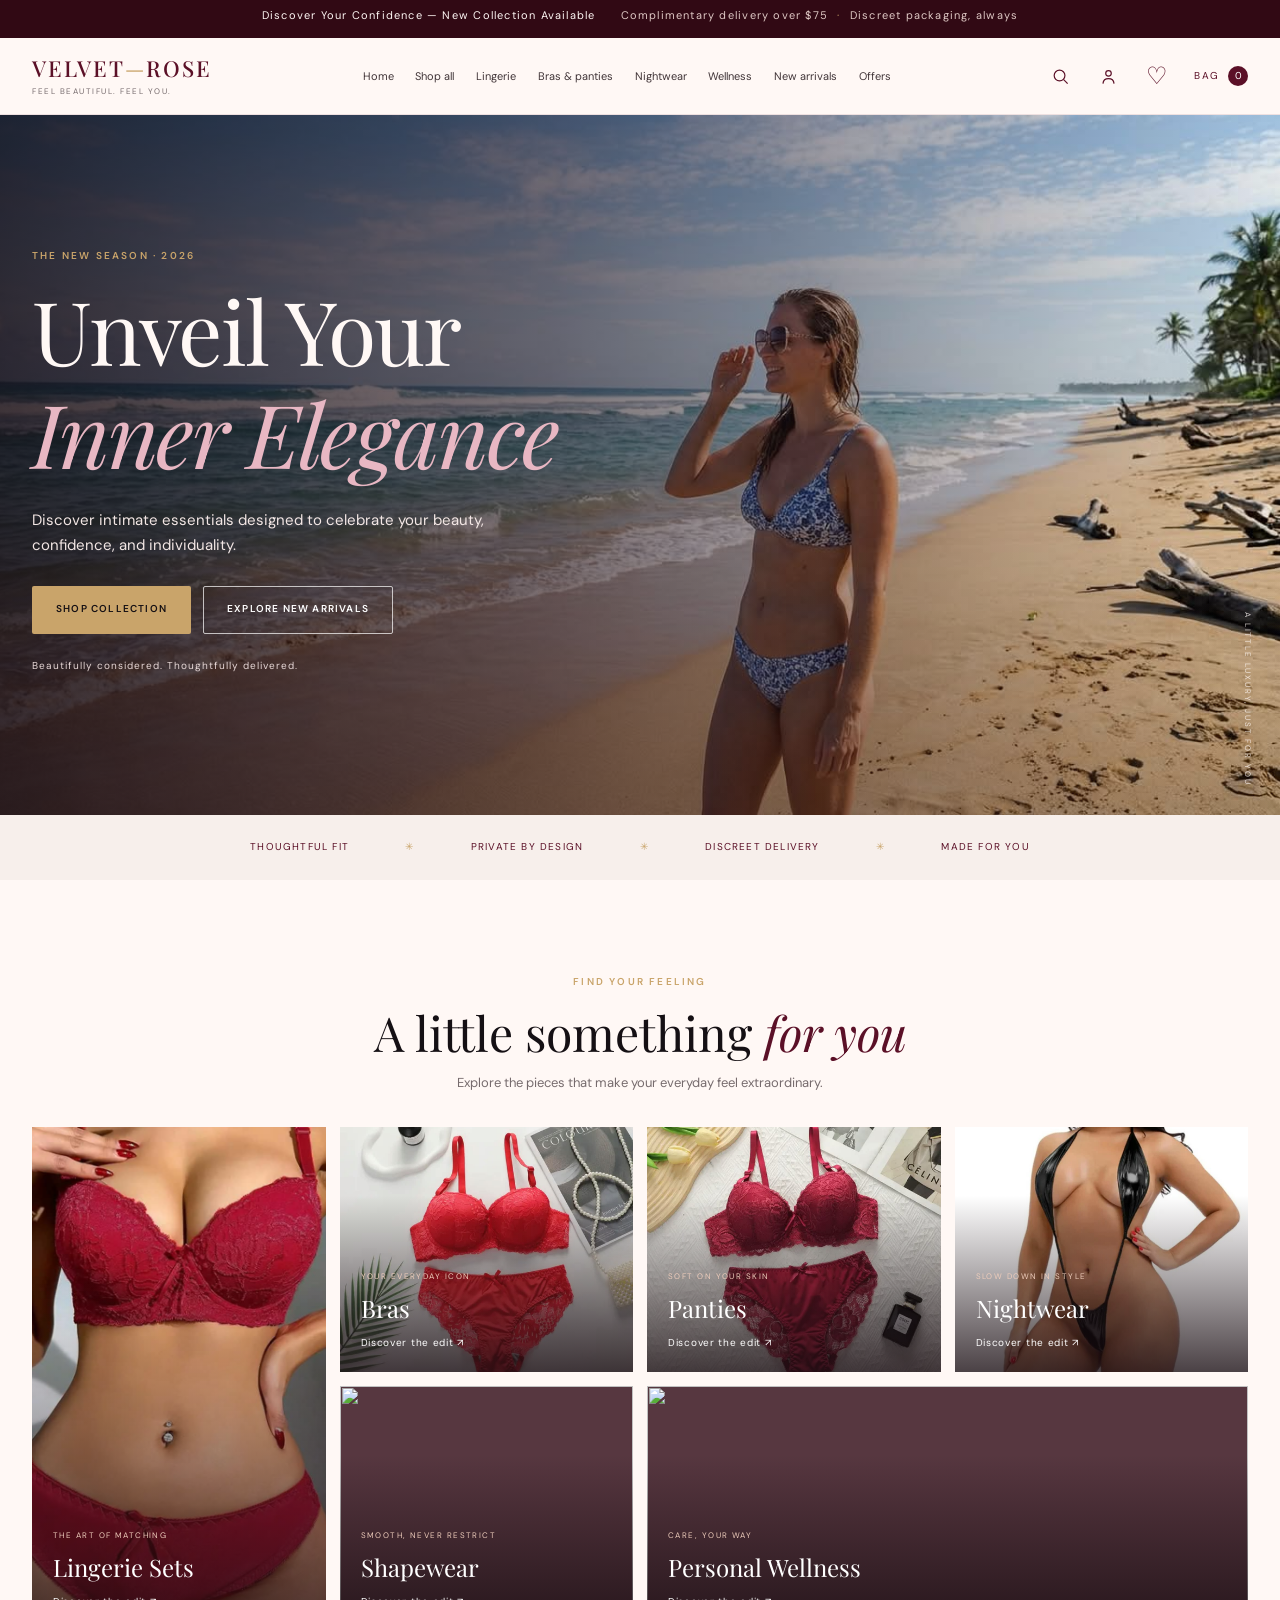
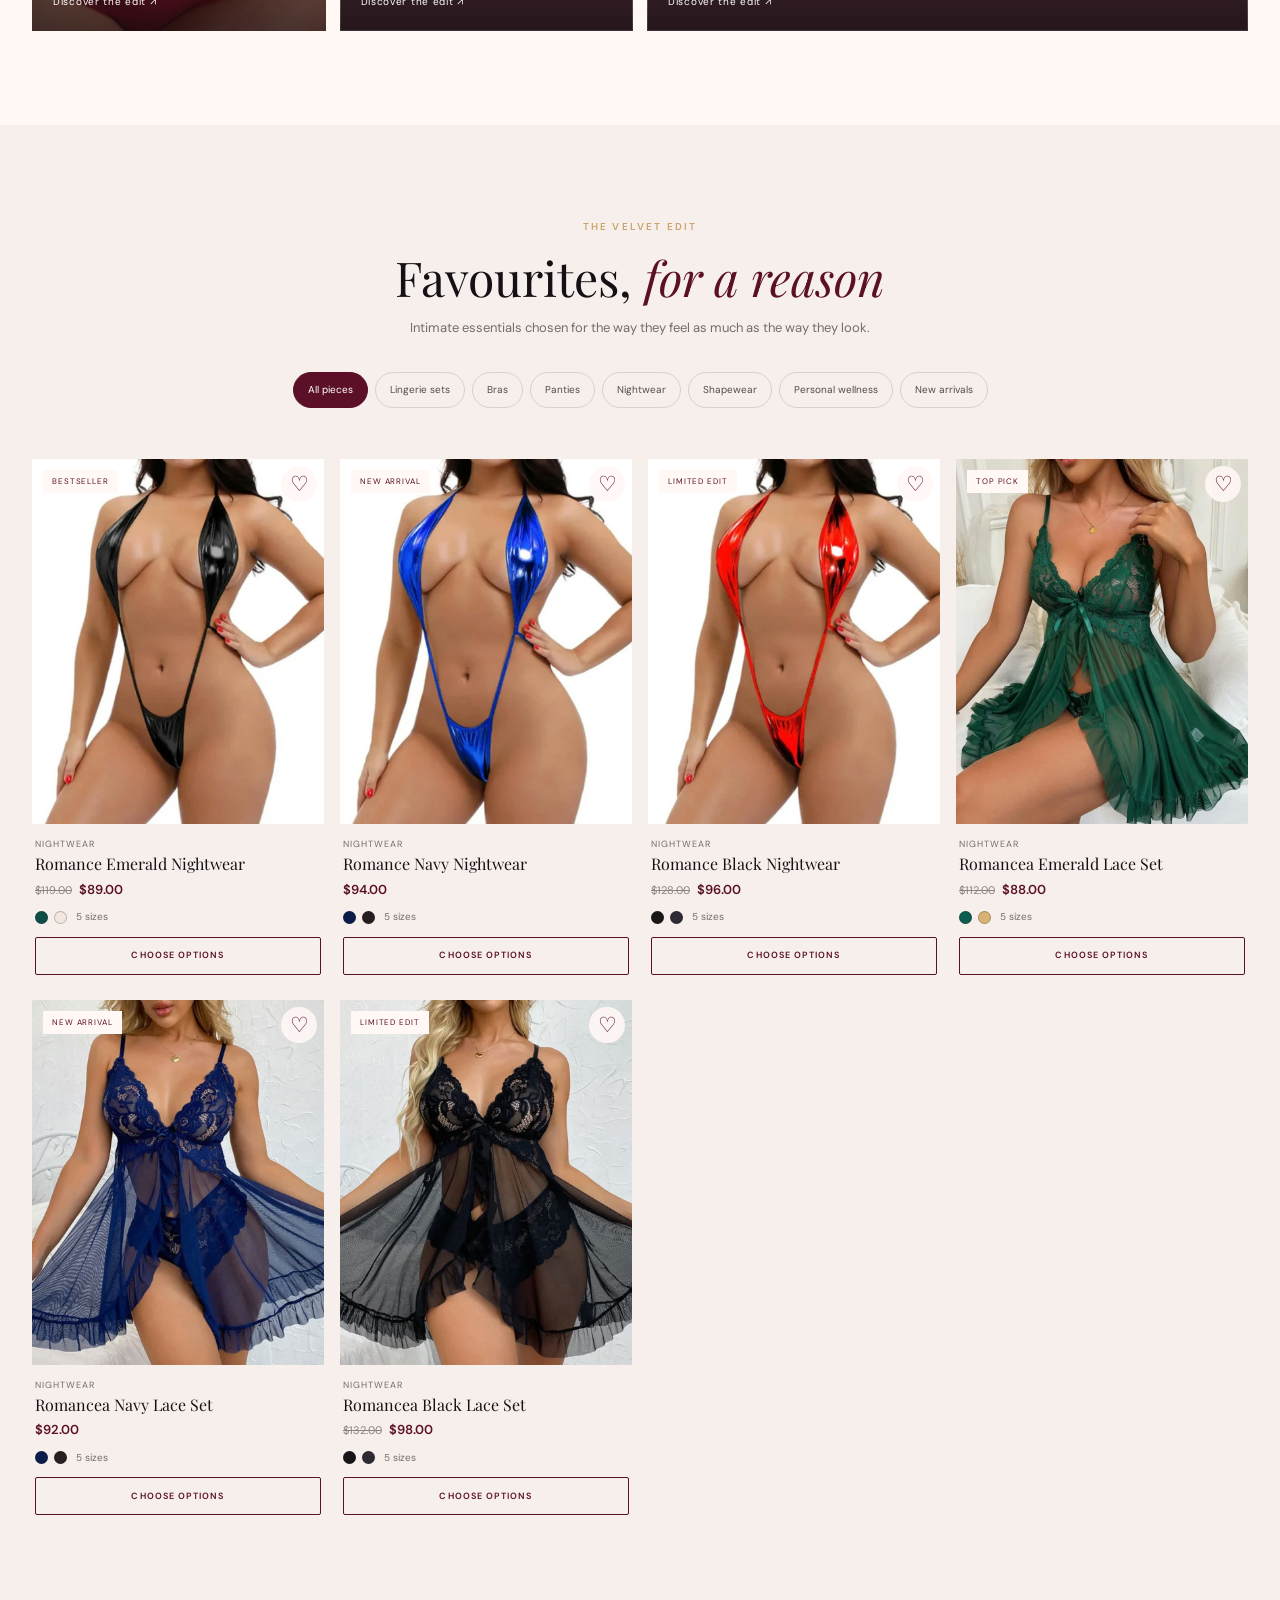
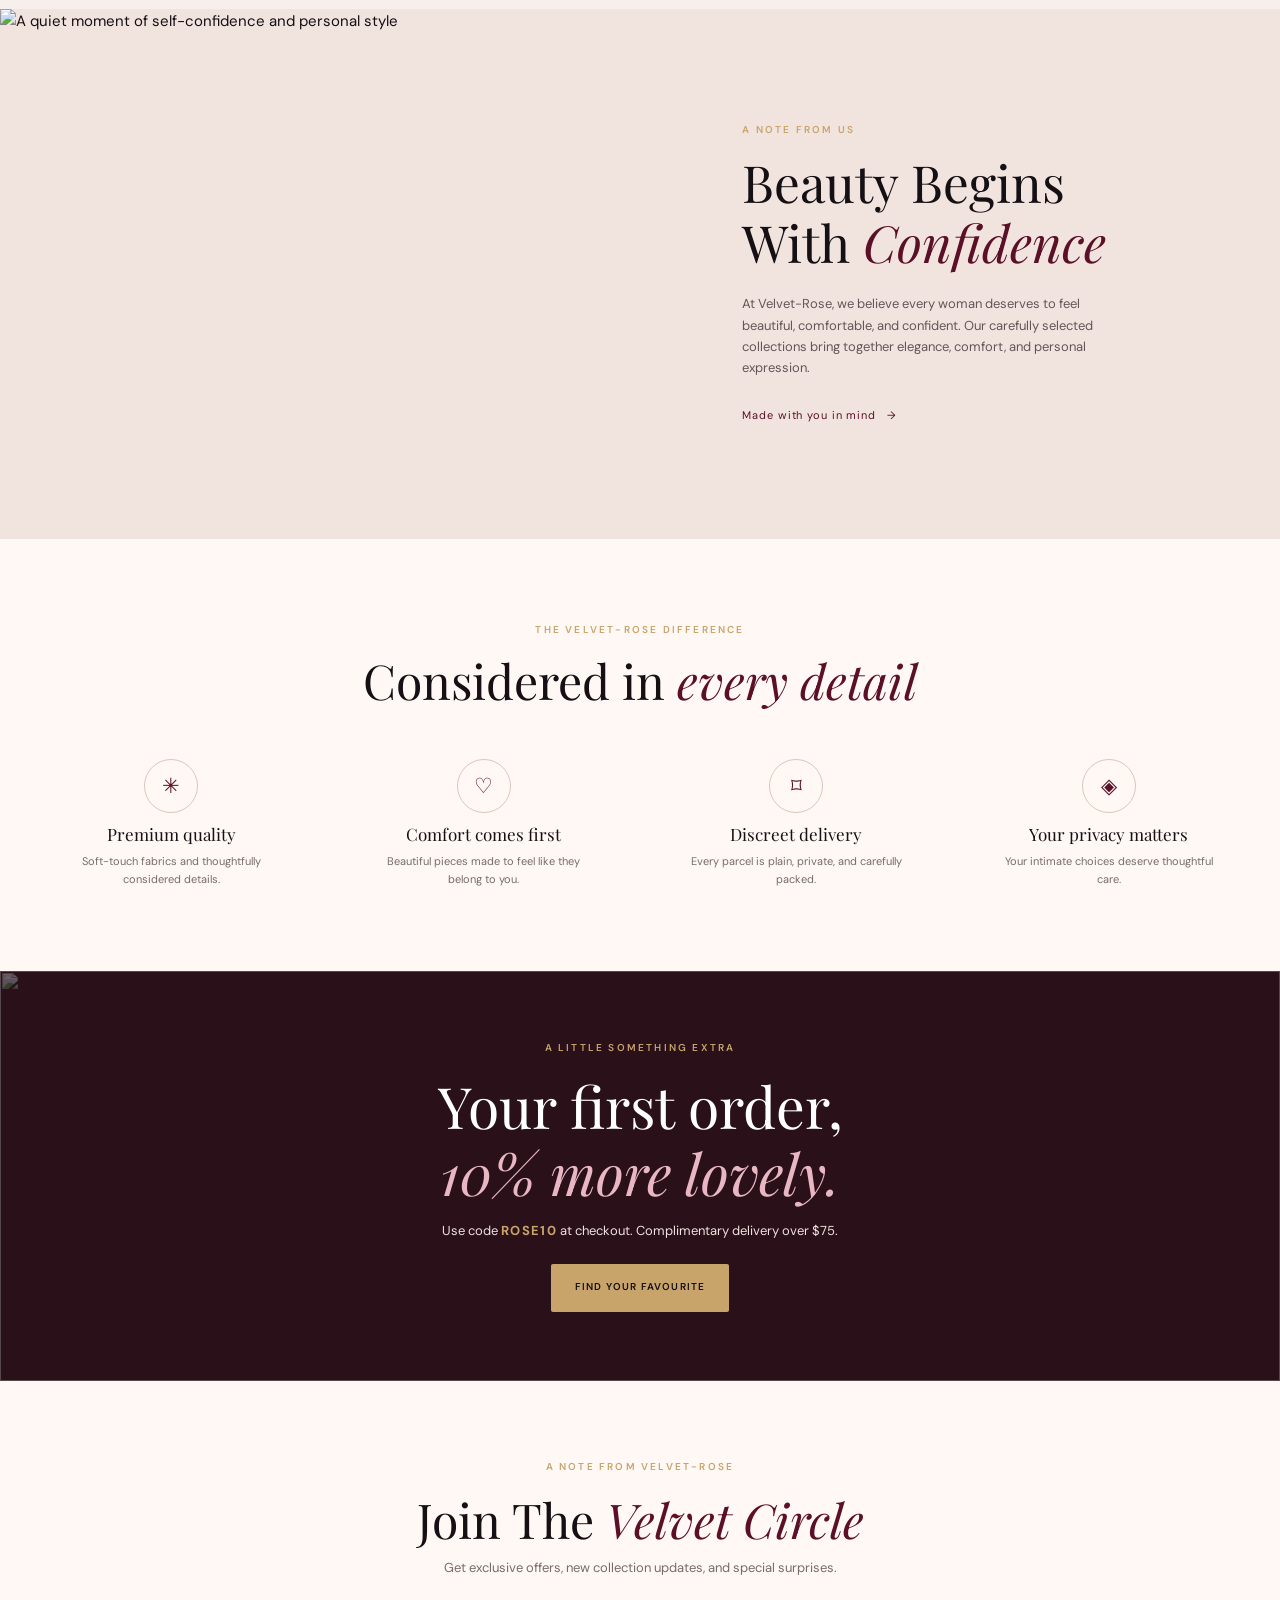
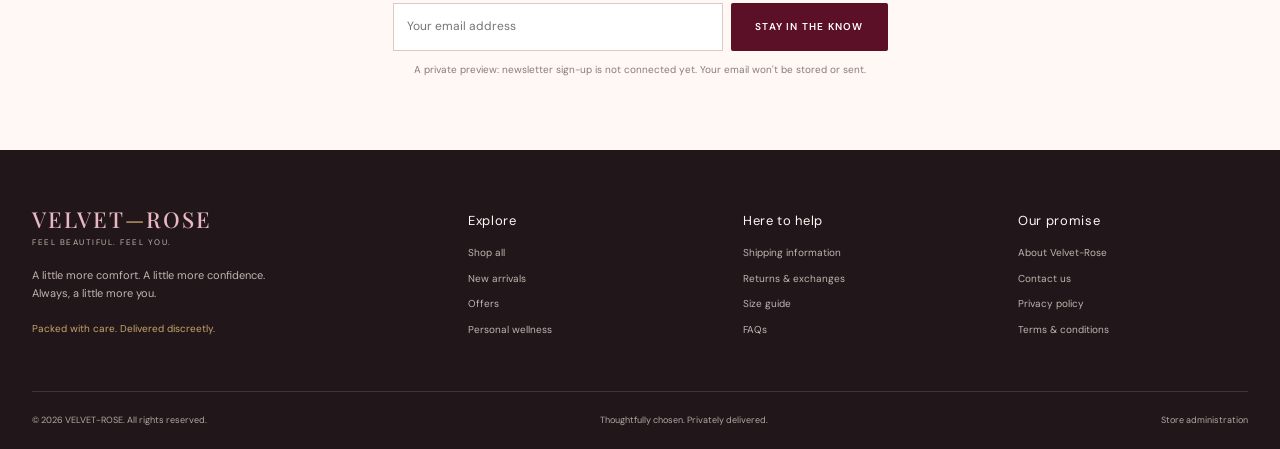
==== commit 137b8c8b: "OK" ====
--- a/index.html
+++ b/index.html
@@ -80,10 +80,10 @@
     <section class="section container" id="categories" aria-labelledby="categories-title">
       <div class="section-heading"><p class="eyebrow">FIND YOUR FEELING</p><h2 id="categories-title">A little something <em>for you</em></h2><p>Explore the pieces that make your everyday feel extraordinary.</p></div>
       <div class="category-grid">
-        <a class="category-card category-tall" href="#products" data-category="Lingerie Sets"><img src="https://images.unsplash.com/photo-1529139574466-a303027c1d8b?auto=format&fit=crop&w=800&q=80" alt="" loading="lazy"><span class="category-overlay"></span><span class="category-caption"><small>THE ART OF MATCHING</small><strong>Lingerie Sets</strong><span>Discover the edit ↗</span></span></a>
-        <a class="category-card" href="#products" data-category="Bras"><img src="https://images.unsplash.com/photo-1485230895905-ec40ba36b9bc?auto=format&fit=crop&w=800&q=80" alt="" loading="lazy"><span class="category-overlay"></span><span class="category-caption"><small>YOUR EVERYDAY ICON</small><strong>Bras</strong><span>Discover the edit ↗</span></span></a>
-        <a class="category-card" href="#products" data-category="Panties"><img src="https://images.unsplash.com/photo-1515886657613-9f3515b0c78f?auto=format&fit=crop&w=800&q=80" alt="" loading="lazy"><span class="category-overlay"></span><span class="category-caption"><small>SOFT ON YOUR SKIN</small><strong>Panties</strong><span>Discover the edit ↗</span></span></a>
-        <a class="category-card" href="#products" data-category="Nightwear"><img src="https://images.unsplash.com/photo-1525507119028-ed4c629a60a3?auto=format&fit=crop&w=800&q=80" alt="" loading="lazy"><span class="category-overlay"></span><span class="category-caption"><small>SLOW DOWN IN STYLE</small><strong>Nightwear</strong><span>Discover the edit ↗</span></span></a>
+        <a class="category-card category-tall" href="#products" data-category="Lingerie Sets"><img src="assets/images/products/bra_penti_set%20(1).jpeg" alt="" loading="lazy"><span class="category-overlay"></span><span class="category-caption"><small>THE ART OF MATCHING</small><strong>Lingerie Sets</strong><span>Discover the edit ↗</span></span></a>
+        <a class="category-card" href="#products" data-category="Bras"><img src="assets/images/products/bra_penti_set%20(2).jpeg" alt="" loading="lazy"><span class="category-overlay"></span><span class="category-caption"><small>YOUR EVERYDAY ICON</small><strong>Bras</strong><span>Discover the edit ↗</span></span></a>
+        <a class="category-card" href="#products" data-category="Panties"><img src="assets/images/products/bra_penti_set%20(3).jpeg" alt="" loading="lazy"><span class="category-overlay"></span><span class="category-caption"><small>SOFT ON YOUR SKIN</small><strong>Panties</strong><span>Discover the edit ↗</span></span></a>
+        <a class="category-card" href="#products" data-category="Nightwear"><img src="assets/images/products/romance_3x%20(1).jpeg" alt="" loading="lazy"><span class="category-overlay"></span><span class="category-caption"><small>SLOW DOWN IN STYLE</small><strong>Nightwear</strong><span>Discover the edit ↗</span></span></a>
         <a class="category-card" href="#products" data-category="Shapewear"><img src="https://images.unsplash.com/photo-1509631179647-0177331693ae?auto=format&fit=crop&w=800&q=80" alt="" loading="lazy"><span class="category-overlay"></span><span class="category-caption"><small>SMOOTH, NEVER RESTRICT</small><strong>Shapewear</strong><span>Discover the edit ↗</span></span></a>
         <a class="category-card" href="#products" data-category="Personal Wellness"><img src="https://images.unsplash.com/photo-1608248543803-ba4f8c70ae0b?auto=format&fit=crop&w=800&q=80" alt="" loading="lazy"><span class="category-overlay"></span><span class="category-caption"><small>CARE, YOUR WAY</small><strong>Personal Wellness</strong><span>Discover the edit ↗</span></span></a>
       </div>
